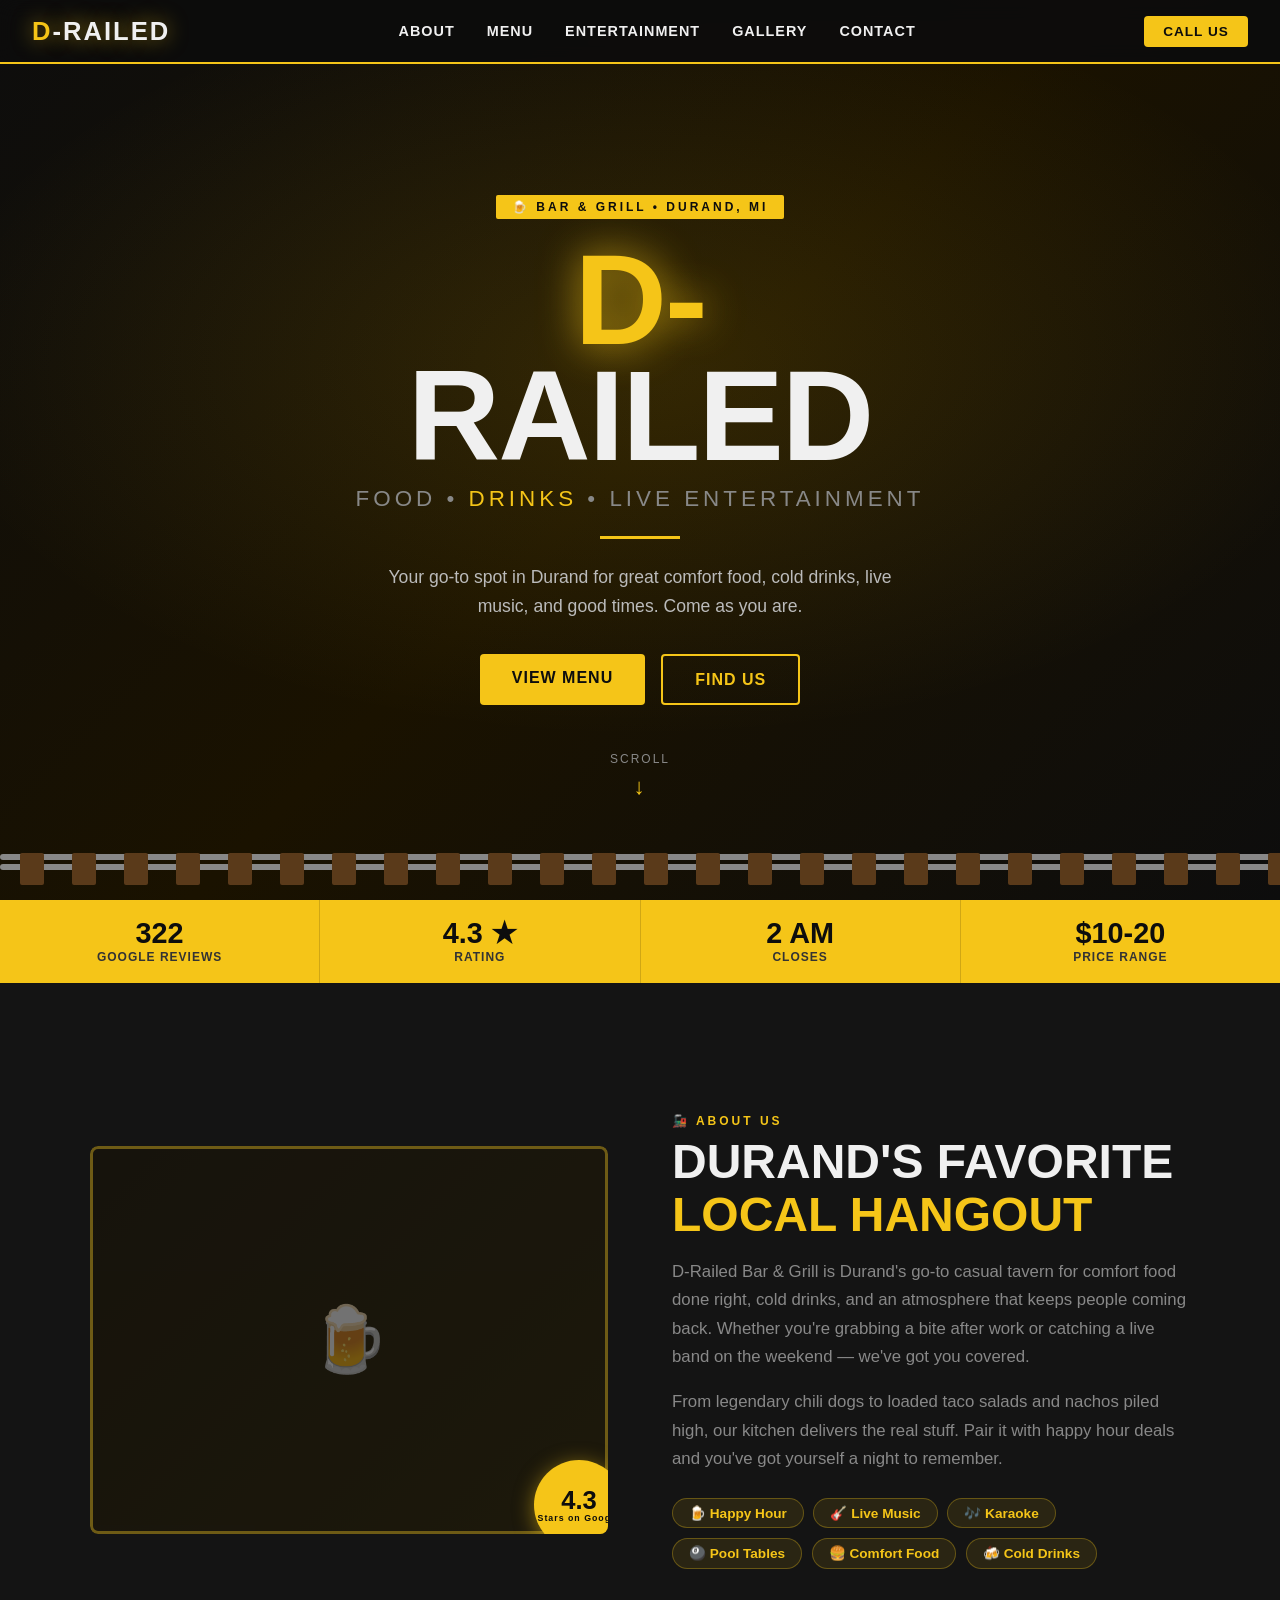
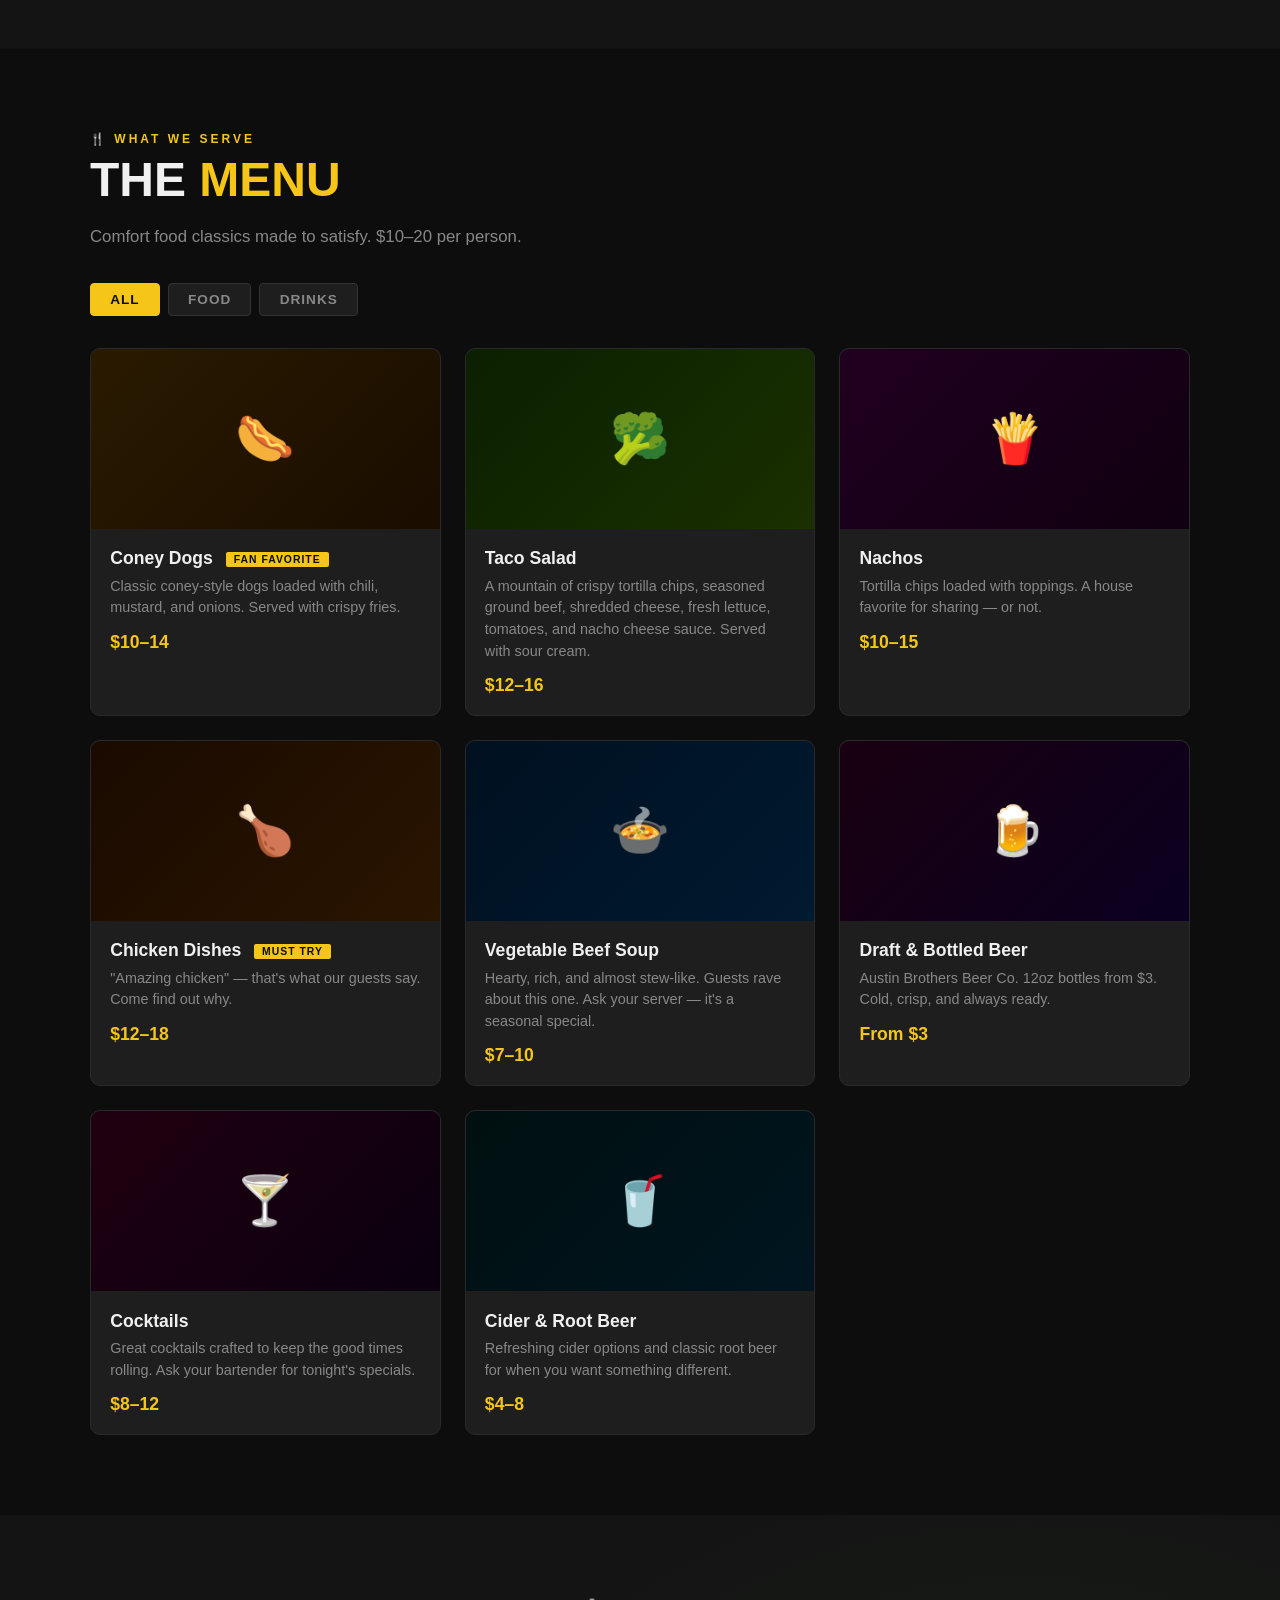
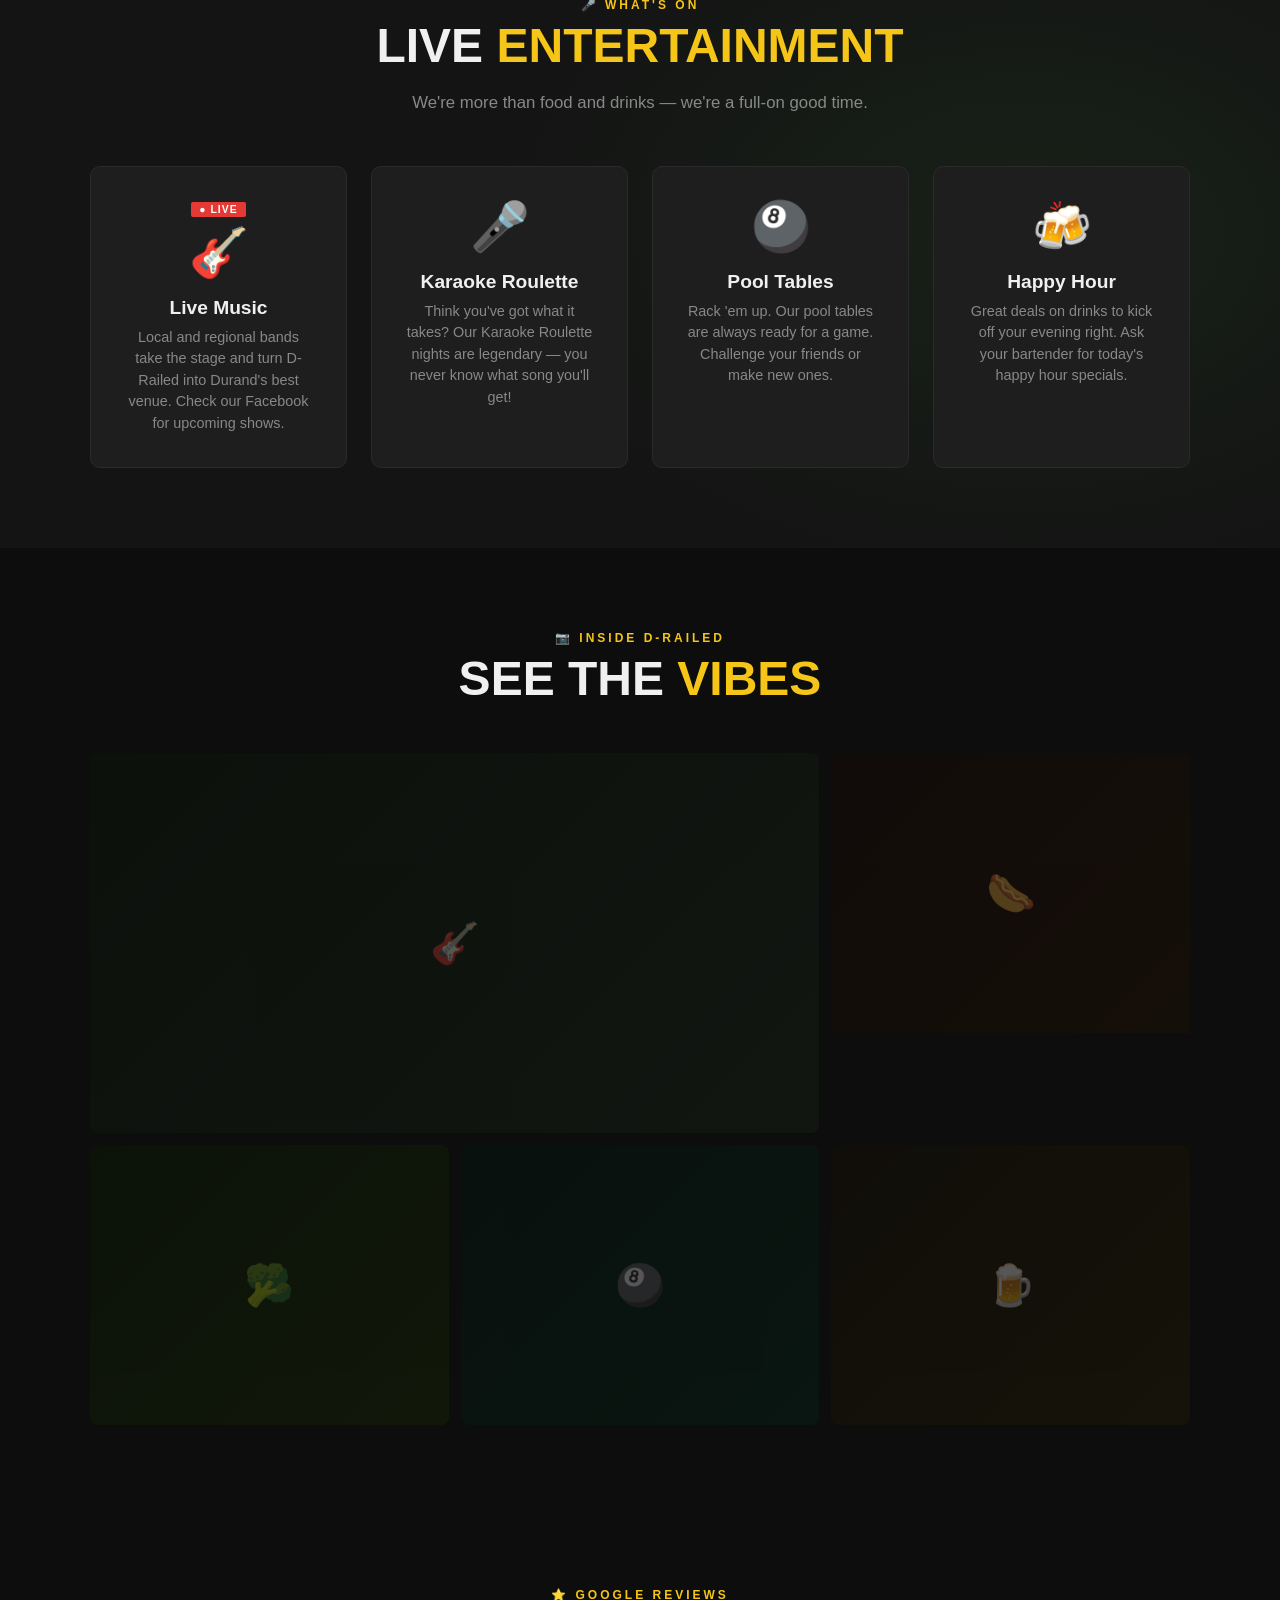
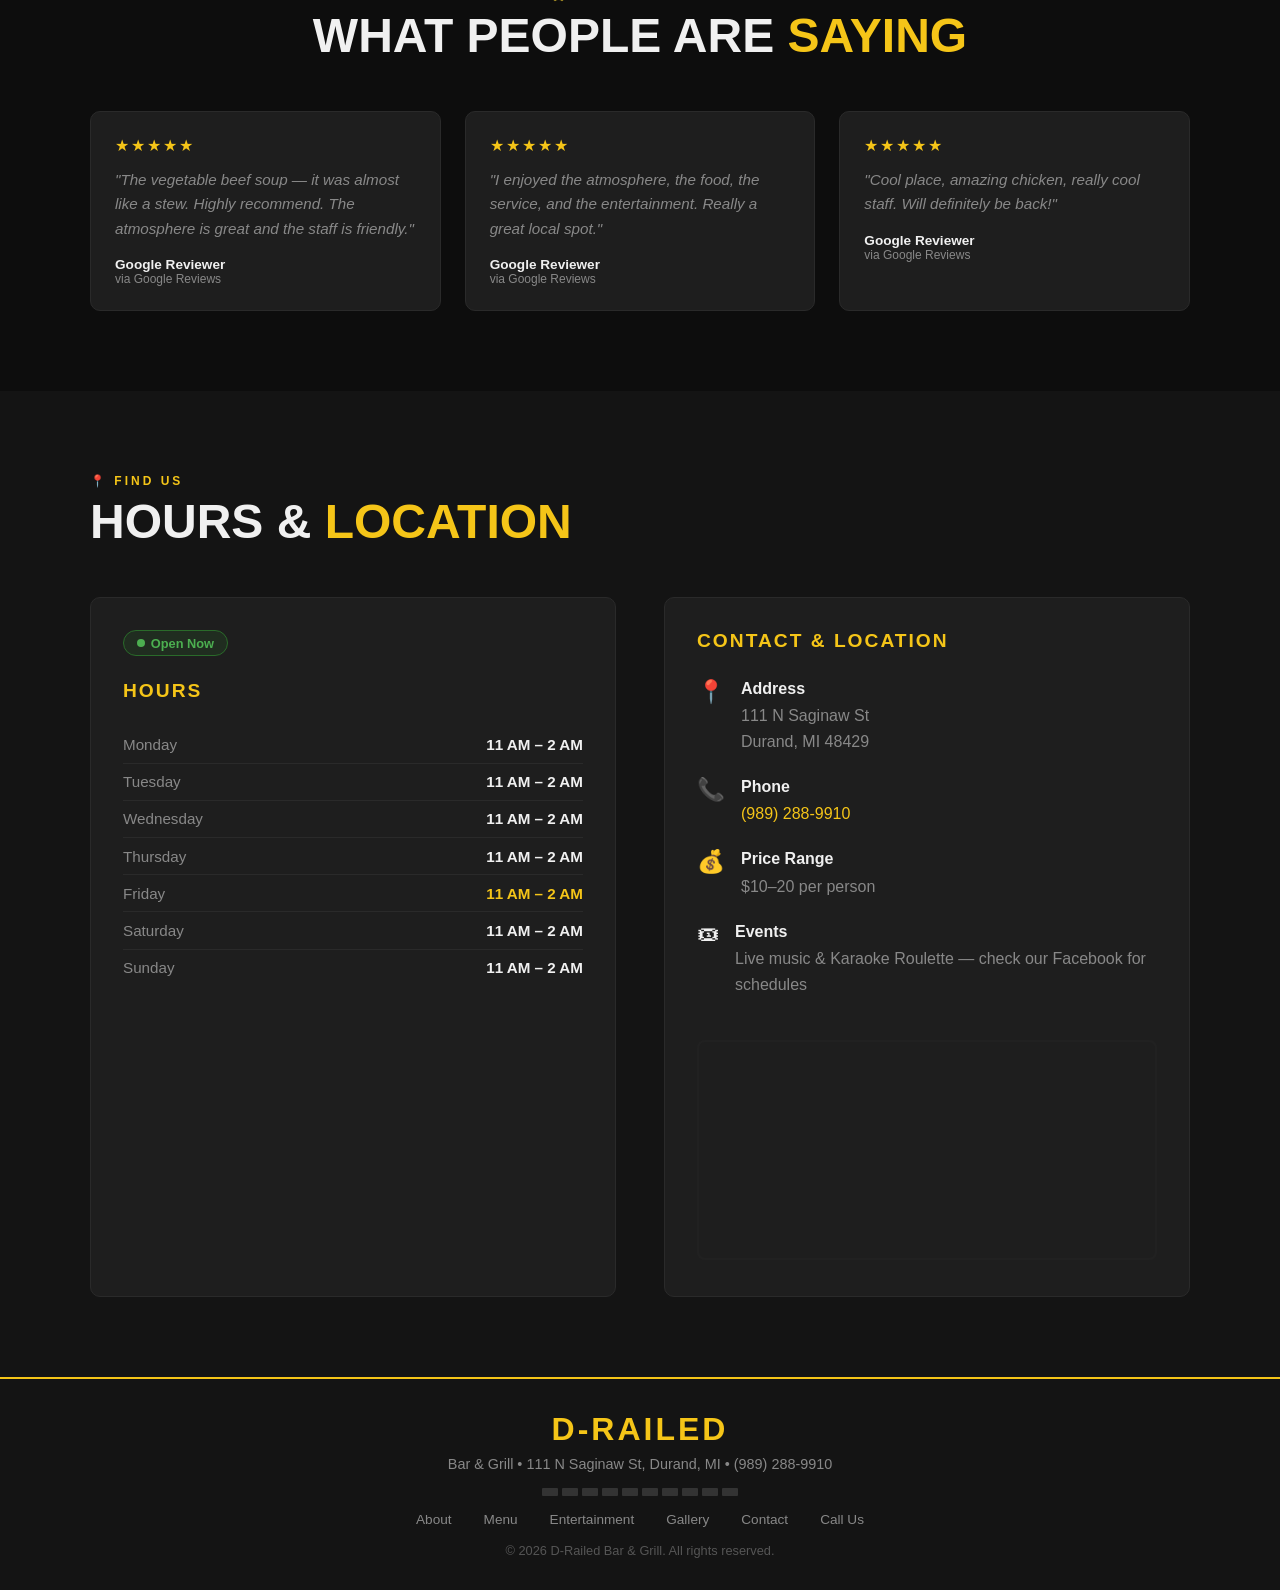
==== index.html @ fb07eb12 "Add D-Railed Bar & Grill website with animations Full single-file restaurant website with yellow/bla" ====
<!DOCTYPE html>
<html lang="en">
<head>
  <meta charset="UTF-8" />
  <meta name="viewport" content="width=device-width, initial-scale=1.0" />
  <title>D-Railed Bar & Grill | Durand, MI</title>
  <style>
    /* ── Reset & Base ── */
    *, *::before, *::after { box-sizing: border-box; margin: 0; padding: 0; }
    :root {
      --yellow: #F5C518;
      --yellow-dark: #d4a917;
      --black: #0d0d0d;
      --dark: #141414;
      --dark2: #1e1e1e;
      --green: #2a6b2a;
      --white: #f0f0f0;
      --gray: #888;
    }
    html { scroll-behavior: smooth; }
    body {
      font-family: 'Segoe UI', Arial, sans-serif;
      background: var(--black);
      color: var(--white);
      overflow-x: hidden;
    }

    /* ── Scrollbar ── */
    ::-webkit-scrollbar { width: 6px; }
    ::-webkit-scrollbar-track { background: var(--dark); }
    ::-webkit-scrollbar-thumb { background: var(--yellow); border-radius: 3px; }

    /* ── NAV ── */
    nav {
      position: fixed; top: 0; left: 0; right: 0; z-index: 1000;
      display: flex; align-items: center; justify-content: space-between;
      padding: 0 2rem;
      height: 64px;
      background: rgba(13, 13, 13, 0.92);
      backdrop-filter: blur(10px);
      border-bottom: 2px solid var(--yellow);
      transition: box-shadow 0.3s;
    }
    nav.scrolled { box-shadow: 0 4px 30px rgba(245,197,24,0.25); }
    .nav-logo {
      font-size: 1.6rem; font-weight: 900; letter-spacing: 2px;
      color: var(--yellow);
      text-transform: uppercase;
      text-shadow: 0 0 20px rgba(245,197,24,0.6);
      text-decoration: none;
    }
    .nav-logo span { color: var(--white); }
    .nav-links { display: flex; gap: 2rem; list-style: none; }
    .nav-links a {
      color: var(--white); text-decoration: none; font-weight: 600;
      font-size: 0.9rem; letter-spacing: 1px; text-transform: uppercase;
      position: relative; padding-bottom: 4px; transition: color 0.2s;
    }
    .nav-links a::after {
      content: ''; position: absolute; bottom: 0; left: 0; right: 100%;
      height: 2px; background: var(--yellow);
      transition: right 0.3s ease;
    }
    .nav-links a:hover { color: var(--yellow); }
    .nav-links a:hover::after { right: 0; }
    .nav-cta {
      background: var(--yellow); color: var(--black);
      border: none; padding: 0.5rem 1.2rem; border-radius: 4px;
      font-weight: 800; font-size: 0.85rem; letter-spacing: 1px;
      cursor: pointer; text-decoration: none; text-transform: uppercase;
      transition: transform 0.2s, box-shadow 0.2s;
    }
    .nav-cta:hover { transform: translateY(-2px); box-shadow: 0 6px 20px rgba(245,197,24,0.5); }
    .hamburger { display: none; flex-direction: column; gap: 5px; cursor: pointer; }
    .hamburger span { display: block; width: 24px; height: 2px; background: var(--yellow); transition: all 0.3s; }

    /* ── HERO ── */
    #hero {
      position: relative; height: 100vh; min-height: 600px;
      display: flex; align-items: center; justify-content: center;
      overflow: hidden;
      background: linear-gradient(135deg, #0d0d0d 0%, #1a1200 50%, #0d0d0d 100%);
    }
    .hero-bg-glow {
      position: absolute; inset: 0; pointer-events: none;
      background: radial-gradient(ellipse 80% 60% at 50% 40%, rgba(245,197,24,0.12) 0%, transparent 70%);
      animation: glow-pulse 4s ease-in-out infinite;
    }
    @keyframes glow-pulse {
      0%, 100% { opacity: 0.7; }
      50% { opacity: 1; }
    }

    /* Moving tracks */
    .track-layer {
      position: absolute; bottom: 0; left: 0; right: 0;
      height: 90px; overflow: hidden; pointer-events: none;
    }
    .track-rail {
      position: absolute; bottom: 30px; left: 0; right: 0; height: 6px;
      background: #888; border-radius: 3px;
    }
    .track-rail:first-child { bottom: 40px; }
    .track-rail:last-child { bottom: 22px; }
    .track-ties {
      position: absolute; bottom: 15px; left: -100%;
      display: flex; gap: 28px;
      animation: ties-move 3s linear infinite;
    }
    .track-ties span {
      display: block; width: 24px; height: 32px;
      background: #5a3a1a; border-radius: 2px; flex-shrink: 0;
    }
    @keyframes ties-move {
      0% { transform: translateX(0); }
      100% { transform: translateX(50%); }
    }

    /* Sparks */
    .sparks { position: absolute; inset: 0; pointer-events: none; }
    .spark {
      position: absolute;
      width: 3px; height: 3px;
      background: var(--yellow);
      border-radius: 50%;
      animation: spark-float linear infinite;
      opacity: 0;
    }
    @keyframes spark-float {
      0% { transform: translateY(0) translateX(0) scale(1); opacity: 1; }
      100% { transform: translateY(-120px) translateX(var(--dx, 40px)) scale(0); opacity: 0; }
    }

    .hero-content {
      position: relative; z-index: 2;
      text-align: center; padding: 2rem;
    }
    .hero-tag {
      display: inline-block;
      background: var(--yellow); color: var(--black);
      font-size: 0.75rem; font-weight: 800; letter-spacing: 3px;
      text-transform: uppercase; padding: 0.3rem 1rem; border-radius: 2px;
      margin-bottom: 1.5rem;
      animation: tag-pop 0.6s ease 0.3s both;
    }
    @keyframes tag-pop {
      from { transform: scale(0.5); opacity: 0; }
      to { transform: scale(1); opacity: 1; }
    }
    .hero-title {
      font-size: clamp(3.5rem, 10vw, 8rem);
      font-weight: 900; line-height: 0.9;
      text-transform: uppercase; letter-spacing: -2px;
      animation: title-rise 0.9s ease 0.5s both;
    }
    .hero-title .d { color: var(--yellow); text-shadow: 0 0 40px rgba(245,197,24,0.8); }
    .hero-title .railed { color: var(--white); }
    @keyframes title-rise {
      from { transform: translateY(60px); opacity: 0; }
      to { transform: translateY(0); opacity: 1; }
    }
    .hero-sub {
      font-size: clamp(1rem, 2.5vw, 1.4rem);
      color: var(--gray); letter-spacing: 4px; text-transform: uppercase;
      margin-top: 0.8rem;
      animation: title-rise 0.9s ease 0.7s both;
    }
    .hero-sub span { color: var(--yellow); }
    .hero-divider {
      width: 80px; height: 3px; background: var(--yellow);
      margin: 1.5rem auto;
      animation: expand-line 0.8s ease 1s both;
    }
    @keyframes expand-line {
      from { width: 0; }
      to { width: 80px; }
    }
    .hero-desc {
      font-size: 1.1rem; color: #bbb; max-width: 520px; margin: 0 auto 2rem;
      line-height: 1.7;
      animation: title-rise 0.9s ease 1.1s both;
    }
    .hero-btns {
      display: flex; gap: 1rem; justify-content: center; flex-wrap: wrap;
      animation: title-rise 0.9s ease 1.3s both;
    }
    .btn-primary {
      background: var(--yellow); color: var(--black);
      border: none; padding: 0.9rem 2rem; border-radius: 4px;
      font-weight: 800; font-size: 1rem; letter-spacing: 1px;
      cursor: pointer; text-decoration: none; text-transform: uppercase;
      transition: transform 0.2s, box-shadow 0.2s;
      display: inline-block;
    }
    .btn-primary:hover { transform: translateY(-3px); box-shadow: 0 8px 30px rgba(245,197,24,0.5); }
    .btn-outline {
      background: transparent; color: var(--yellow);
      border: 2px solid var(--yellow); padding: 0.9rem 2rem; border-radius: 4px;
      font-weight: 800; font-size: 1rem; letter-spacing: 1px;
      cursor: pointer; text-decoration: none; text-transform: uppercase;
      transition: all 0.2s; display: inline-block;
    }
    .btn-outline:hover { background: var(--yellow); color: var(--black); transform: translateY(-3px); }

    .hero-scroll {
      position: absolute; bottom: 100px; left: 50%; transform: translateX(-50%);
      display: flex; flex-direction: column; align-items: center; gap: 8px;
      color: var(--gray); font-size: 0.75rem; letter-spacing: 2px; text-transform: uppercase;
      animation: bounce-down 2s ease infinite;
    }
    .hero-scroll .arrow { font-size: 1.4rem; color: var(--yellow); }
    @keyframes bounce-down {
      0%, 100% { transform: translateX(-50%) translateY(0); }
      50% { transform: translateX(-50%) translateY(8px); }
    }

    /* ── STATS BAR ── */
    .stats-bar {
      background: var(--yellow);
      display: flex; justify-content: center; flex-wrap: wrap;
    }
    .stat-item {
      padding: 1.2rem 2.5rem; text-align: center;
      border-right: 1px solid rgba(0,0,0,0.15);
      flex: 1; min-width: 140px;
    }
    .stat-item:last-child { border-right: none; }
    .stat-num { font-size: 1.8rem; font-weight: 900; color: var(--black); line-height: 1; }
    .stat-label { font-size: 0.75rem; font-weight: 700; color: #333; letter-spacing: 1px; text-transform: uppercase; margin-top: 2px; }

    /* ── SECTION BASE ── */
    section { padding: 5rem 2rem; }
    .container { max-width: 1100px; margin: 0 auto; }
    .section-tag {
      display: inline-block;
      color: var(--yellow); font-size: 0.75rem; font-weight: 800;
      letter-spacing: 3px; text-transform: uppercase;
      margin-bottom: 0.5rem;
    }
    .section-title {
      font-size: clamp(2rem, 5vw, 3rem);
      font-weight: 900; text-transform: uppercase; line-height: 1.1;
      margin-bottom: 1rem;
    }
    .section-title em { color: var(--yellow); font-style: normal; }
    .section-desc { color: var(--gray); font-size: 1.05rem; line-height: 1.7; max-width: 560px; }

    /* ── ABOUT ── */
    #about { background: var(--dark); }
    .about-grid {
      display: grid; grid-template-columns: 1fr 1fr;
      gap: 4rem; align-items: center; margin-top: 3rem;
    }
    .about-img-wrap {
      position: relative; border-radius: 8px; overflow: hidden;
    }
    .about-img {
      width: 100%; aspect-ratio: 4/3; object-fit: cover;
      border-radius: 8px;
      border: 3px solid var(--yellow);
      display: block;
    }
    .about-img-placeholder {
      width: 100%; aspect-ratio: 4/3;
      background: linear-gradient(135deg, #1a1200, #2a2000);
      border-radius: 8px; border: 3px solid var(--yellow);
      display: flex; align-items: center; justify-content: center;
      font-size: 4rem; color: var(--yellow); opacity: 0.4;
    }
    .about-badge {
      position: absolute; bottom: -16px; right: -16px;
      width: 90px; height: 90px; border-radius: 50%;
      background: var(--yellow); color: var(--black);
      display: flex; flex-direction: column; align-items: center; justify-content: center;
      font-weight: 900; line-height: 1; box-shadow: 0 4px 20px rgba(245,197,24,0.5);
      animation: spin-slow 8s linear infinite;
    }
    @keyframes spin-slow {
      from { transform: rotate(0deg); }
      to { transform: rotate(360deg); }
    }
    .about-badge .num { font-size: 1.6rem; }
    .about-badge .txt { font-size: 0.55rem; letter-spacing: 1px; text-align: center; }
    .about-text h3 { font-size: 1.8rem; font-weight: 900; margin-bottom: 1rem; }
    .about-text p { color: var(--gray); line-height: 1.8; margin-bottom: 1rem; }
    .feature-pills { display: flex; flex-wrap: wrap; gap: 0.6rem; margin-top: 1.5rem; }
    .pill {
      background: rgba(245,197,24,0.1); border: 1px solid rgba(245,197,24,0.3);
      color: var(--yellow); padding: 0.4rem 1rem; border-radius: 20px;
      font-size: 0.85rem; font-weight: 700;
      transition: all 0.2s;
    }
    .pill:hover { background: var(--yellow); color: var(--black); }

    /* ── MENU ── */
    #menu { background: var(--black); }
    .menu-tabs {
      display: flex; gap: 0.5rem; flex-wrap: wrap; margin: 2rem 0;
    }
    .tab {
      padding: 0.5rem 1.2rem; border-radius: 4px; cursor: pointer;
      background: var(--dark2); color: var(--gray); border: 1px solid #333;
      font-weight: 700; font-size: 0.85rem; letter-spacing: 1px; text-transform: uppercase;
      transition: all 0.2s;
    }
    .tab.active { background: var(--yellow); color: var(--black); border-color: var(--yellow); }
    .tab:hover:not(.active) { border-color: var(--yellow); color: var(--yellow); }
    .menu-grid {
      display: grid; grid-template-columns: repeat(auto-fill, minmax(300px, 1fr));
      gap: 1.5rem;
    }
    .menu-card {
      background: var(--dark2); border-radius: 10px; overflow: hidden;
      border: 1px solid #2a2a2a;
      transition: transform 0.3s, border-color 0.3s, box-shadow 0.3s;
      cursor: default;
    }
    .menu-card:hover {
      transform: translateY(-6px);
      border-color: var(--yellow);
      box-shadow: 0 12px 40px rgba(245,197,24,0.2);
    }
    .menu-card-img {
      width: 100%; height: 180px; object-fit: cover; display: block;
    }
    .menu-card-img-placeholder {
      width: 100%; height: 180px;
      display: flex; align-items: center; justify-content: center;
      font-size: 3rem;
    }
    .menu-card-body { padding: 1.2rem; }
    .menu-card-name { font-size: 1.1rem; font-weight: 800; margin-bottom: 0.4rem; }
    .menu-card-desc { color: var(--gray); font-size: 0.9rem; line-height: 1.5; margin-bottom: 0.8rem; }
    .menu-card-price { color: var(--yellow); font-weight: 900; font-size: 1.1rem; }
    .menu-card-badge {
      display: inline-block; background: var(--yellow); color: var(--black);
      font-size: 0.65rem; font-weight: 800; letter-spacing: 1px; text-transform: uppercase;
      padding: 2px 8px; border-radius: 2px; margin-left: 0.5rem; vertical-align: middle;
    }

    /* ── ENTERTAINMENT ── */
    #entertainment { background: var(--dark); position: relative; overflow: hidden; }
    .ent-bg {
      position: absolute; inset: 0; pointer-events: none;
      background: radial-gradient(ellipse 60% 80% at 80% 50%, rgba(42,107,42,0.15) 0%, transparent 70%);
    }
    .ent-grid {
      display: grid; grid-template-columns: repeat(auto-fill, minmax(240px, 1fr));
      gap: 1.5rem; margin-top: 3rem;
    }
    .ent-card {
      background: var(--dark2); border-radius: 10px; padding: 2rem;
      border: 1px solid #2a2a2a; text-align: center;
      transition: all 0.3s; position: relative; overflow: hidden;
    }
    .ent-card::before {
      content: ''; position: absolute; top: 0; left: -100%; width: 100%; height: 3px;
      background: var(--yellow); transition: left 0.4s ease;
    }
    .ent-card:hover::before { left: 0; }
    .ent-card:hover { transform: translateY(-4px); box-shadow: 0 10px 30px rgba(0,0,0,0.4); border-color: #3a3a3a; }
    .ent-icon {
      font-size: 3rem; margin-bottom: 1rem; display: block;
      animation: float-icon 3s ease-in-out infinite;
    }
    .ent-card:nth-child(2) .ent-icon { animation-delay: 0.5s; }
    .ent-card:nth-child(3) .ent-icon { animation-delay: 1s; }
    .ent-card:nth-child(4) .ent-icon { animation-delay: 1.5s; }
    @keyframes float-icon {
      0%, 100% { transform: translateY(0); }
      50% { transform: translateY(-8px); }
    }
    .ent-card h3 { font-size: 1.2rem; font-weight: 800; margin-bottom: 0.5rem; }
    .ent-card p { color: var(--gray); font-size: 0.9rem; line-height: 1.5; }
    .ent-live-tag {
      display: inline-block; background: #e53935; color: #fff;
      font-size: 0.65rem; font-weight: 800; letter-spacing: 1px;
      padding: 2px 8px; border-radius: 2px; text-transform: uppercase;
      margin-bottom: 0.5rem; animation: blink 1.5s ease-in-out infinite;
    }
    @keyframes blink { 0%, 100% { opacity: 1; } 50% { opacity: 0.4; } }

    /* Music notes floating */
    .music-notes { position: absolute; inset: 0; pointer-events: none; overflow: hidden; }
    .note {
      position: absolute; font-size: 1.4rem; color: var(--yellow); opacity: 0;
      animation: note-rise linear infinite;
    }
    @keyframes note-rise {
      0% { transform: translateY(100%) rotate(0deg); opacity: 0.6; }
      100% { transform: translateY(-200px) rotate(20deg); opacity: 0; }
    }

    /* ── GALLERY ── */
    #gallery { background: var(--black); }
    .gallery-grid {
      display: grid;
      grid-template-columns: repeat(3, 1fr);
      grid-template-rows: auto;
      gap: 12px;
      margin-top: 3rem;
    }
    .gallery-item {
      border-radius: 8px; overflow: hidden; position: relative;
      cursor: pointer;
    }
    .gallery-item:first-child { grid-column: span 2; }
    .gallery-item img {
      width: 100%; height: 280px; object-fit: cover;
      display: block; transition: transform 0.4s;
    }
    .gallery-item:first-child img { height: 380px; }
    .gallery-item:hover img { transform: scale(1.05); }
    .gallery-overlay {
      position: absolute; inset: 0;
      background: linear-gradient(to top, rgba(0,0,0,0.7), transparent);
      opacity: 0; transition: opacity 0.3s;
      display: flex; align-items: flex-end; padding: 1rem;
    }
    .gallery-item:hover .gallery-overlay { opacity: 1; }
    .gallery-overlay span { color: var(--yellow); font-weight: 800; font-size: 0.9rem; letter-spacing: 1px; text-transform: uppercase; }
    .gallery-img-placeholder {
      width: 100%; background: var(--dark2);
      display: flex; align-items: center; justify-content: center;
      font-size: 2.5rem; color: var(--yellow); opacity: 0.3;
    }

    /* ── HOURS / CONTACT ── */
    #contact { background: var(--dark); }
    .contact-grid {
      display: grid; grid-template-columns: 1fr 1fr;
      gap: 3rem; margin-top: 3rem;
    }
    .hours-card, .info-card {
      background: var(--dark2); border-radius: 10px; padding: 2rem;
      border: 1px solid #2a2a2a;
    }
    .hours-card h3, .info-card h3 {
      font-size: 1.2rem; font-weight: 800; text-transform: uppercase;
      letter-spacing: 2px; margin-bottom: 1.5rem; color: var(--yellow);
    }
    .hours-row {
      display: flex; justify-content: space-between; align-items: center;
      padding: 0.6rem 0; border-bottom: 1px solid #2a2a2a;
      font-size: 0.95rem;
    }
    .hours-row:last-child { border-bottom: none; }
    .hours-day { color: var(--gray); }
    .hours-time { font-weight: 700; }
    .hours-time.today { color: var(--yellow); }
    .open-badge {
      display: inline-flex; align-items: center; gap: 6px;
      background: rgba(42,107,42,0.2); border: 1px solid #2a6b2a;
      color: #4caf50; padding: 0.3rem 0.8rem; border-radius: 20px;
      font-size: 0.8rem; font-weight: 700; margin-bottom: 1.5rem;
    }
    .open-dot {
      width: 8px; height: 8px; background: #4caf50; border-radius: 50%;
      animation: pulse-dot 1.5s ease infinite;
    }
    @keyframes pulse-dot {
      0%, 100% { transform: scale(1); opacity: 1; }
      50% { transform: scale(1.4); opacity: 0.6; }
    }
    .info-item { display: flex; gap: 1rem; margin-bottom: 1.2rem; align-items: flex-start; }
    .info-icon { font-size: 1.4rem; flex-shrink: 0; margin-top: 2px; }
    .info-text { color: var(--gray); line-height: 1.6; }
    .info-text strong { color: var(--white); display: block; margin-bottom: 2px; }
    .info-text a { color: var(--yellow); text-decoration: none; }
    .info-text a:hover { text-decoration: underline; }
    .map-embed {
      width: 100%; height: 220px; border-radius: 8px; border: 2px solid #2a2a2a;
      margin-top: 1.5rem; filter: grayscale(60%) contrast(1.1);
      transition: filter 0.3s;
    }
    .map-embed:hover { filter: grayscale(0%); }

    /* ── REVIEWS ── */
    #reviews { background: var(--black); }
    .reviews-grid { display: grid; grid-template-columns: repeat(auto-fill, minmax(300px, 1fr)); gap: 1.5rem; margin-top: 3rem; }
    .review-card {
      background: var(--dark2); border-radius: 10px; padding: 1.5rem;
      border: 1px solid #2a2a2a;
      transition: border-color 0.3s, transform 0.3s;
    }
    .review-card:hover { border-color: var(--yellow); transform: translateY(-4px); }
    .stars { color: var(--yellow); font-size: 1rem; margin-bottom: 0.8rem; letter-spacing: 2px; }
    .review-text { color: var(--gray); font-size: 0.95rem; line-height: 1.6; font-style: italic; margin-bottom: 1rem; }
    .review-author { font-weight: 800; font-size: 0.85rem; color: var(--white); }
    .review-source { font-size: 0.75rem; color: var(--gray); }

    /* ── FOOTER ── */
    footer {
      background: var(--dark); border-top: 2px solid var(--yellow);
      padding: 2rem; text-align: center;
    }
    .footer-logo { font-size: 2rem; font-weight: 900; color: var(--yellow); text-transform: uppercase; letter-spacing: 3px; margin-bottom: 0.5rem; }
    .footer-tagline { color: var(--gray); font-size: 0.9rem; margin-bottom: 1rem; }
    .footer-links { display: flex; justify-content: center; gap: 2rem; flex-wrap: wrap; margin-bottom: 1rem; }
    .footer-links a { color: var(--gray); text-decoration: none; font-size: 0.85rem; transition: color 0.2s; }
    .footer-links a:hover { color: var(--yellow); }
    .footer-copy { color: #555; font-size: 0.8rem; }
    .footer-track {
      display: flex; justify-content: center; align-items: center; gap: 4px;
      margin: 1rem 0;
    }
    .footer-track span { display: inline-block; width: 16px; height: 8px; background: #333; border-radius: 1px; }

    /* ── SCROLL ANIMATIONS ── */
    .reveal { opacity: 0; transform: translateY(40px); transition: opacity 0.7s ease, transform 0.7s ease; }
    .reveal.visible { opacity: 1; transform: translateY(0); }
    .reveal-left { opacity: 0; transform: translateX(-40px); transition: opacity 0.7s ease, transform 0.7s ease; }
    .reveal-left.visible { opacity: 1; transform: translateX(0); }
    .reveal-right { opacity: 0; transform: translateX(40px); transition: opacity 0.7s ease, transform 0.7s ease; }
    .reveal-right.visible { opacity: 1; transform: translateX(0); }

    /* ── RESPONSIVE ── */
    @media (max-width: 768px) {
      .nav-links { display: none; }
      .nav-links.open {
        display: flex; flex-direction: column;
        position: fixed; top: 64px; left: 0; right: 0;
        background: var(--dark); padding: 1.5rem 2rem; gap: 1.5rem;
        border-bottom: 2px solid var(--yellow);
      }
      .hamburger { display: flex; }
      .nav-cta { display: none; }
      .about-grid, .contact-grid { grid-template-columns: 1fr; }
      .gallery-grid { grid-template-columns: 1fr 1fr; }
      .gallery-item:first-child { grid-column: span 2; }
    }
    @media (max-width: 480px) {
      .gallery-grid { grid-template-columns: 1fr; }
      .gallery-item:first-child { grid-column: span 1; }
    }
  </style>
</head>
<body>

<!-- ── NAV ── -->
<nav id="nav">
  <a href="#hero" class="nav-logo">D<span>-Railed</span></a>
  <ul class="nav-links" id="navLinks">
    <li><a href="#about">About</a></li>
    <li><a href="#menu">Menu</a></li>
    <li><a href="#entertainment">Entertainment</a></li>
    <li><a href="#gallery">Gallery</a></li>
    <li><a href="#contact">Contact</a></li>
  </ul>
  <a href="tel:9892889910" class="nav-cta">Call Us</a>
  <div class="hamburger" id="hamburger" onclick="toggleMenu()">
    <span></span><span></span><span></span>
  </div>
</nav>

<!-- ── HERO ── -->
<section id="hero">
  <div class="hero-bg-glow"></div>
  <div class="sparks" id="sparks"></div>

  <div class="track-layer">
    <div class="track-rail"></div>
    <div class="track-rail"></div>
    <div class="track-ties" id="ties">
    </div>
  </div>

  <div class="hero-content">
    <div class="hero-tag">&#x1F37A; Bar &amp; Grill &bull; Durand, MI</div>
    <h1 class="hero-title">
      <div class="d">D-</div>
      <div class="railed">Railed</div>
    </h1>
    <p class="hero-sub">Food &bull; <span>Drinks</span> &bull; Live Entertainment</p>
    <div class="hero-divider"></div>
    <p class="hero-desc">
      Your go-to spot in Durand for great comfort food, cold drinks, live music, and good times. Come as you are.
    </p>
    <div class="hero-btns">
      <a href="#menu" class="btn-primary">View Menu</a>
      <a href="#contact" class="btn-outline">Find Us</a>
    </div>
  </div>

  <div class="hero-scroll">
    <span>Scroll</span>
    <span class="arrow">&#8595;</span>
  </div>
</section>

<!-- ── STATS BAR ── -->
<div class="stats-bar">
  <div class="stat-item">
    <div class="stat-num" data-count="435">0</div>
    <div class="stat-label">Google Reviews</div>
  </div>
  <div class="stat-item">
    <div class="stat-num">4.3 &#9733;</div>
    <div class="stat-label">Rating</div>
  </div>
  <div class="stat-item">
    <div class="stat-num">2 AM</div>
    <div class="stat-label">Closes</div>
  </div>
  <div class="stat-item">
    <div class="stat-num">$10-20</div>
    <div class="stat-label">Price Range</div>
  </div>
</div>

<!-- ── ABOUT ── -->
<section id="about">
  <div class="container">
    <div class="about-grid">
      <div class="reveal-left">
        <div class="about-img-wrap">
          <!-- Replace src with your actual storefront photo path -->
          <img class="about-img" src="images/storefront.jpg" alt="D-Railed exterior"
            onerror="this.style.display='none';this.nextElementSibling.style.display='flex'">
          <div class="about-img-placeholder" style="display:none;">&#x1F37A;</div>
          <div class="about-badge">
            <span class="num">4.3</span>
            <span class="txt">Stars on Google</span>
          </div>
        </div>
      </div>
      <div class="reveal-right">
        <span class="section-tag">&#x1F682; About Us</span>
        <h2 class="section-title">Durand's Favorite <em>Local Hangout</em></h2>
        <p class="section-desc">
          D-Railed Bar &amp; Grill is Durand's go-to casual tavern for comfort food done right, cold drinks, and an atmosphere that keeps people coming back. Whether you're grabbing a bite after work or catching a live band on the weekend — we've got you covered.
        </p>
        <p class="section-desc" style="margin-top:1rem;">
          From legendary chili dogs to loaded taco salads and nachos piled high, our kitchen delivers the real stuff. Pair it with happy hour deals and you've got yourself a night to remember.
        </p>
        <div class="feature-pills">
          <span class="pill">&#x1F37A; Happy Hour</span>
          <span class="pill">&#x1F3B8; Live Music</span>
          <span class="pill">&#x1F3B6; Karaoke</span>
          <span class="pill">&#x1F3B1; Pool Tables</span>
          <span class="pill">&#x1F354; Comfort Food</span>
          <span class="pill">&#x1F37B; Cold Drinks</span>
        </div>
      </div>
    </div>
  </div>
</section>

<!-- ── MENU ── -->
<section id="menu">
  <div class="container">
    <div class="reveal">
      <span class="section-tag">&#x1F374; What We Serve</span>
      <h2 class="section-title">The <em>Menu</em></h2>
      <p class="section-desc">Comfort food classics made to satisfy. $10–20 per person.</p>
    </div>
    <div class="menu-tabs">
      <button class="tab active" onclick="filterMenu('all', this)">All</button>
      <button class="tab" onclick="filterMenu('food', this)">Food</button>
      <button class="tab" onclick="filterMenu('drinks', this)">Drinks</button>
    </div>
    <div class="menu-grid" id="menuGrid">

      <div class="menu-card reveal" data-cat="food">
        <!-- Replace src with your actual chili dog photo path -->
        <img class="menu-card-img" src="images/chili-dogs.jpg" alt="Chili Dogs"
          onerror="this.style.display='none';this.nextElementSibling.style.display='flex'">
        <div class="menu-card-img-placeholder" style="display:none;background:linear-gradient(135deg,#2a1a00,#1a0d00);">&#x1F32D;</div>
        <div class="menu-card-body">
          <div class="menu-card-name">Coney Dogs <span class="menu-card-badge">Fan Favorite</span></div>
          <div class="menu-card-desc">Classic coney-style dogs loaded with chili, mustard, and onions. Served with crispy fries.</div>
          <div class="menu-card-price">$10–14</div>
        </div>
      </div>

      <div class="menu-card reveal" data-cat="food" style="transition-delay:0.1s">
        <!-- Replace src with your actual taco salad photo path -->
        <img class="menu-card-img" src="images/taco-salad.jpg" alt="Taco Salad"
          onerror="this.style.display='none';this.nextElementSibling.style.display='flex'">
        <div class="menu-card-img-placeholder" style="display:none;background:linear-gradient(135deg,#0a2000,#1a3000);">&#x1F966;</div>
        <div class="menu-card-body">
          <div class="menu-card-name">Taco Salad</div>
          <div class="menu-card-desc">A mountain of crispy tortilla chips, seasoned ground beef, shredded cheese, fresh lettuce, tomatoes, and nacho cheese sauce. Served with sour cream.</div>
          <div class="menu-card-price">$12–16</div>
        </div>
      </div>

      <div class="menu-card reveal" data-cat="food" style="transition-delay:0.2s">
        <div class="menu-card-img-placeholder" style="background:linear-gradient(135deg,#200020,#100010);">&#x1F35F;</div>
        <div class="menu-card-body">
          <div class="menu-card-name">Nachos</div>
          <div class="menu-card-desc">Tortilla chips loaded with toppings. A house favorite for sharing — or not.</div>
          <div class="menu-card-price">$10–15</div>
        </div>
      </div>

      <div class="menu-card reveal" data-cat="food" style="transition-delay:0.3s">
        <div class="menu-card-img-placeholder" style="background:linear-gradient(135deg,#1a0a00,#2a1500);">&#x1F357;</div>
        <div class="menu-card-body">
          <div class="menu-card-name">Chicken Dishes <span class="menu-card-badge">Must Try</span></div>
          <div class="menu-card-desc">"Amazing chicken" — that's what our guests say. Come find out why.</div>
          <div class="menu-card-price">$12–18</div>
        </div>
      </div>

      <div class="menu-card reveal" data-cat="food" style="transition-delay:0.4s">
        <div class="menu-card-img-placeholder" style="background:linear-gradient(135deg,#001020,#001a30);">&#x1F372;</div>
        <div class="menu-card-body">
          <div class="menu-card-name">Vegetable Beef Soup</div>
          <div class="menu-card-desc">Hearty, rich, and almost stew-like. Guests rave about this one. Ask your server — it's a seasonal special.</div>
          <div class="menu-card-price">$7–10</div>
        </div>
      </div>

      <div class="menu-card reveal" data-cat="drinks" style="transition-delay:0.5s">
        <div class="menu-card-img-placeholder" style="background:linear-gradient(135deg,#1a0010,#0a0020);">&#x1F37A;</div>
        <div class="menu-card-body">
          <div class="menu-card-name">Draft &amp; Bottled Beer</div>
          <div class="menu-card-desc">Austin Brothers Beer Co. 12oz bottles from $3. Cold, crisp, and always ready.</div>
          <div class="menu-card-price">From $3</div>
        </div>
      </div>

      <div class="menu-card reveal" data-cat="drinks" style="transition-delay:0.6s">
        <div class="menu-card-img-placeholder" style="background:linear-gradient(135deg,#200010,#0a0010);">&#x1F378;</div>
        <div class="menu-card-body">
          <div class="menu-card-name">Cocktails</div>
          <div class="menu-card-desc">Great cocktails crafted to keep the good times rolling. Ask your bartender for tonight's specials.</div>
          <div class="menu-card-price">$8–12</div>
        </div>
      </div>

      <div class="menu-card reveal" data-cat="drinks" style="transition-delay:0.7s">
        <div class="menu-card-img-placeholder" style="background:linear-gradient(135deg,#001010,#001520);">&#x1F964;</div>
        <div class="menu-card-body">
          <div class="menu-card-name">Cider &amp; Root Beer</div>
          <div class="menu-card-desc">Refreshing cider options and classic root beer for when you want something different.</div>
          <div class="menu-card-price">$4–8</div>
        </div>
      </div>

    </div>
  </div>
</section>

<!-- ── ENTERTAINMENT ── -->
<section id="entertainment">
  <div class="ent-bg"></div>
  <div class="music-notes" id="musicNotes"></div>
  <div class="container">
    <div class="reveal" style="text-align:center;">
      <span class="section-tag">&#x1F3A4; What's On</span>
      <h2 class="section-title">Live <em>Entertainment</em></h2>
      <p class="section-desc" style="margin:0 auto;">We're more than food and drinks — we're a full-on good time.</p>
    </div>
    <div class="ent-grid">

      <div class="ent-card reveal">
        <div class="ent-live-tag">&#x25CF; Live</div>
        <span class="ent-icon">&#x1F3B8;</span>
        <h3>Live Music</h3>
        <p>Local and regional bands take the stage and turn D-Railed into Durand's best venue. Check our Facebook for upcoming shows.</p>
      </div>

      <div class="ent-card reveal" style="transition-delay:0.15s">
        <span class="ent-icon">&#x1F3A4;</span>
        <h3>Karaoke Roulette</h3>
        <p>Think you've got what it takes? Our Karaoke Roulette nights are legendary — you never know what song you'll get!</p>
      </div>

      <div class="ent-card reveal" style="transition-delay:0.3s">
        <span class="ent-icon">&#x1F3B1;</span>
        <h3>Pool Tables</h3>
        <p>Rack 'em up. Our pool tables are always ready for a game. Challenge your friends or make new ones.</p>
      </div>

      <div class="ent-card reveal" style="transition-delay:0.45s">
        <span class="ent-icon">&#x1F37B;</span>
        <h3>Happy Hour</h3>
        <p>Great deals on drinks to kick off your evening right. Ask your bartender for today's happy hour specials.</p>
      </div>

    </div>
  </div>
</section>

<!-- ── GALLERY ── -->
<section id="gallery">
  <div class="container">
    <div class="reveal" style="text-align:center;">
      <span class="section-tag">&#x1F4F7; Inside D-Railed</span>
      <h2 class="section-title">See the <em>Vibes</em></h2>
    </div>
    <div class="gallery-grid">

      <div class="gallery-item reveal">
        <!-- Replace with your actual live band photo -->
        <img src="images/live-band.jpg" alt="Live band at D-Railed"
          onerror="this.outerHTML='<div class=\'gallery-img-placeholder\' style=\'height:380px;background:linear-gradient(135deg,#0a1a0a,#1a2a1a);\'>&#x1F3B8;</div>'">
        <div class="gallery-overlay"><span>Live Music</span></div>
      </div>

      <div class="gallery-item reveal" style="transition-delay:0.1s">
        <!-- Replace with your actual chili dog photo -->
        <img src="images/chili-dogs.jpg" alt="Coney Dogs"
          onerror="this.outerHTML='<div class=\'gallery-img-placeholder\' style=\'height:280px;background:linear-gradient(135deg,#1a0a00,#2a1500);\'>&#x1F32D;</div>'">
        <div class="gallery-overlay"><span>Coney Dogs</span></div>
      </div>

      <div class="gallery-item reveal" style="transition-delay:0.2s">
        <!-- Replace with your actual taco salad photo -->
        <img src="images/taco-salad.jpg" alt="Taco Salad"
          onerror="this.outerHTML='<div class=\'gallery-img-placeholder\' style=\'height:280px;background:linear-gradient(135deg,#0a2000,#1a3000);\'>&#x1F966;</div>'">
        <div class="gallery-overlay"><span>Taco Salad</span></div>
      </div>

      <div class="gallery-item reveal" style="transition-delay:0.3s">
        <!-- Replace with your actual pool table photo -->
        <img src="images/pool-table.jpg" alt="Pool Table"
          onerror="this.outerHTML='<div class=\'gallery-img-placeholder\' style=\'height:280px;background:linear-gradient(135deg,#001a10,#002a1a);\'>&#x1F3B1;</div>'">
        <div class="gallery-overlay"><span>Pool Tables</span></div>
      </div>

      <div class="gallery-item reveal" style="transition-delay:0.4s">
        <!-- Replace with your storefront photo -->
        <img src="images/storefront.jpg" alt="D-Railed exterior"
          onerror="this.outerHTML='<div class=\'gallery-img-placeholder\' style=\'height:280px;background:linear-gradient(135deg,#1a1200,#2a2000);\'>&#x1F37A;</div>'">
        <div class="gallery-overlay"><span>Come On In</span></div>
      </div>

    </div>
  </div>
</section>

<!-- ── REVIEWS ── -->
<section id="reviews">
  <div class="container">
    <div class="reveal" style="text-align:center;">
      <span class="section-tag">&#x2B50; Google Reviews</span>
      <h2 class="section-title">What People Are <em>Saying</em></h2>
    </div>
    <div class="reviews-grid">

      <div class="review-card reveal">
        <div class="stars">&#9733;&#9733;&#9733;&#9733;&#9733;</div>
        <p class="review-text">"The vegetable beef soup — it was almost like a stew. Highly recommend. The atmosphere is great and the staff is friendly."</p>
        <div class="review-author">Google Reviewer</div>
        <div class="review-source">via Google Reviews</div>
      </div>

      <div class="review-card reveal" style="transition-delay:0.15s">
        <div class="stars">&#9733;&#9733;&#9733;&#9733;&#9733;</div>
        <p class="review-text">"I enjoyed the atmosphere, the food, the service, and the entertainment. Really a great local spot."</p>
        <div class="review-author">Google Reviewer</div>
        <div class="review-source">via Google Reviews</div>
      </div>

      <div class="review-card reveal" style="transition-delay:0.3s">
        <div class="stars">&#9733;&#9733;&#9733;&#9733;&#9733;</div>
        <p class="review-text">"Cool place, amazing chicken, really cool staff. Will definitely be back!"</p>
        <div class="review-author">Google Reviewer</div>
        <div class="review-source">via Google Reviews</div>
      </div>

    </div>
  </div>
</section>

<!-- ── CONTACT ── -->
<section id="contact">
  <div class="container">
    <div class="reveal">
      <span class="section-tag">&#x1F4CD; Find Us</span>
      <h2 class="section-title">Hours &amp; <em>Location</em></h2>
    </div>
    <div class="contact-grid">

      <div class="hours-card reveal">
        <div class="open-badge">
          <span class="open-dot"></span>
          Open Now
        </div>
        <h3>Hours</h3>
        <div class="hours-row">
          <span class="hours-day">Monday</span>
          <span class="hours-time">11 AM – 2 AM</span>
        </div>
        <div class="hours-row">
          <span class="hours-day">Tuesday</span>
          <span class="hours-time">11 AM – 2 AM</span>
        </div>
        <div class="hours-row">
          <span class="hours-day">Wednesday</span>
          <span class="hours-time">11 AM – 2 AM</span>
        </div>
        <div class="hours-row">
          <span class="hours-day">Thursday</span>
          <span class="hours-time">11 AM – 2 AM</span>
        </div>
        <div class="hours-row">
          <span class="hours-day">Friday</span>
          <span class="hours-time today">11 AM – 2 AM</span>
        </div>
        <div class="hours-row">
          <span class="hours-day">Saturday</span>
          <span class="hours-time">11 AM – 2 AM</span>
        </div>
        <div class="hours-row">
          <span class="hours-day">Sunday</span>
          <span class="hours-time">11 AM – 2 AM</span>
        </div>
      </div>

      <div class="info-card reveal" style="transition-delay:0.2s">
        <h3>Contact &amp; Location</h3>
        <div class="info-item">
          <span class="info-icon">&#x1F4CD;</span>
          <div class="info-text">
            <strong>Address</strong>
            111 N Saginaw St<br>Durand, MI 48429
          </div>
        </div>
        <div class="info-item">
          <span class="info-icon">&#x1F4DE;</span>
          <div class="info-text">
            <strong>Phone</strong>
            <a href="tel:9892889910">(989) 288-9910</a>
          </div>
        </div>
        <div class="info-item">
          <span class="info-icon">&#x1F4B0;</span>
          <div class="info-text">
            <strong>Price Range</strong>
            $10–20 per person
          </div>
        </div>
        <div class="info-item">
          <span class="info-icon">&#x1F39F;</span>
          <div class="info-text">
            <strong>Events</strong>
            Live music &amp; Karaoke Roulette — check our Facebook for schedules
          </div>
        </div>
        <iframe
          class="map-embed"
          src="https://www.google.com/maps/embed?pb=!1m18!1m12!1m3!1d2920.7!2d-84.136!3d42.9155!2m3!1f0!2f0!3f0!3m2!1i1024!2i768!4f13.1!3m3!1m2!1s0x8822b4d5e8b9c6ab%3A0x1!2s111+N+Saginaw+St%2C+Durand%2C+MI+48429!5e0!3m2!1sen!2sus!4v1"
          allowfullscreen="" loading="lazy" referrerpolicy="no-referrer-when-downgrade"
          title="D-Railed location map">
        </iframe>
      </div>

    </div>
  </div>
</section>

<!-- ── FOOTER ── -->
<footer>
  <div class="footer-logo">D-Railed</div>
  <div class="footer-tagline">Bar &amp; Grill &bull; 111 N Saginaw St, Durand, MI &bull; (989) 288-9910</div>
  <div class="footer-track">
    <span></span><span></span><span></span><span></span><span></span>
    <span></span><span></span><span></span><span></span><span></span>
  </div>
  <div class="footer-links">
    <a href="#about">About</a>
    <a href="#menu">Menu</a>
    <a href="#entertainment">Entertainment</a>
    <a href="#gallery">Gallery</a>
    <a href="#contact">Contact</a>
    <a href="tel:9892889910">Call Us</a>
  </div>
  <div class="footer-copy">&copy; 2026 D-Railed Bar &amp; Grill. All rights reserved.</div>
</footer>

<script>
  // ── NAV scroll effect ──
  const nav = document.getElementById('nav');
  window.addEventListener('scroll', () => {
    nav.classList.toggle('scrolled', window.scrollY > 50);
  });

  // ── Mobile menu ──
  function toggleMenu() {
    document.getElementById('navLinks').classList.toggle('open');
  }
  document.querySelectorAll('.nav-links a').forEach(a => {
    a.addEventListener('click', () => document.getElementById('navLinks').classList.remove('open'));
  });

  // ── Scroll reveal ──
  const revealEls = document.querySelectorAll('.reveal, .reveal-left, .reveal-right');
  const revealObs = new IntersectionObserver((entries) => {
    entries.forEach(e => {
      if (e.isIntersecting) { e.target.classList.add('visible'); revealObs.unobserve(e.target); }
    });
  }, { threshold: 0.12 });
  revealEls.forEach(el => revealObs.observe(el));

  // ── Menu filter tabs ──
  function filterMenu(cat, btn) {
    document.querySelectorAll('.tab').forEach(t => t.classList.remove('active'));
    btn.classList.add('active');
    document.querySelectorAll('.menu-card').forEach(card => {
      const show = cat === 'all' || card.dataset.cat === cat;
      card.style.display = show ? 'block' : 'none';
    });
  }

  // ── Animated counter ──
  function animateCount(el, target) {
    let start = 0;
    const duration = 1800;
    const step = (timestamp) => {
      if (!start) start = timestamp;
      const progress = Math.min((timestamp - start) / duration, 1);
      el.textContent = Math.floor(progress * target);
      if (progress < 1) requestAnimationFrame(step);
      else el.textContent = target;
    };
    requestAnimationFrame(step);
  }
  const counterObs = new IntersectionObserver((entries) => {
    entries.forEach(e => {
      if (e.isIntersecting) {
        const target = parseInt(e.target.dataset.count);
        if (target) animateCount(e.target, target);
        counterObs.unobserve(e.target);
      }
    });
  }, { threshold: 0.5 });
  document.querySelectorAll('[data-count]').forEach(el => counterObs.observe(el));

  // ── Sparks ──
  const sparksEl = document.getElementById('sparks');
  for (let i = 0; i < 30; i++) {
    const spark = document.createElement('div');
    spark.className = 'spark';
    const x = Math.random() * 100;
    const y = 60 + Math.random() * 30;
    const dx = (Math.random() - 0.5) * 80;
    const dur = 2 + Math.random() * 3;
    const delay = Math.random() * 5;
    spark.style.cssText = `left:${x}%;top:${y}%;--dx:${dx}px;animation-duration:${dur}s;animation-delay:${delay}s;`;
    sparksEl.appendChild(spark);
  }

  // ── Track ties ──
  const ties = document.getElementById('ties');
  for (let i = 0; i < 60; i++) {
    const tie = document.createElement('span');
    ties.appendChild(tie);
  }

  // ── Floating music notes ──
  const notes = ['&#9835;', '&#9833;', '&#9836;', '&#9834;'];
  const notesEl = document.getElementById('musicNotes');
  for (let i = 0; i < 15; i++) {
    const note = document.createElement('div');
    note.className = 'note';
    note.innerHTML = notes[Math.floor(Math.random() * notes.length)];
    const x = Math.random() * 100;
    const dur = 4 + Math.random() * 6;
    const delay = Math.random() * 8;
    note.style.cssText = `left:${x}%;bottom:0;animation-duration:${dur}s;animation-delay:${delay}s;`;
    notesEl.appendChild(note);
  }

  // ── Smooth active nav link highlight ──
  const sections = document.querySelectorAll('section[id]');
  const navLinks = document.querySelectorAll('.nav-links a');
  window.addEventListener('scroll', () => {
    let current = '';
    sections.forEach(sec => {
      if (window.scrollY >= sec.offsetTop - 100) current = sec.id;
    });
    navLinks.forEach(a => {
      a.style.color = a.getAttribute('href') === '#' + current ? 'var(--yellow)' : '';
    });
  });
</script>
</body>
</html>
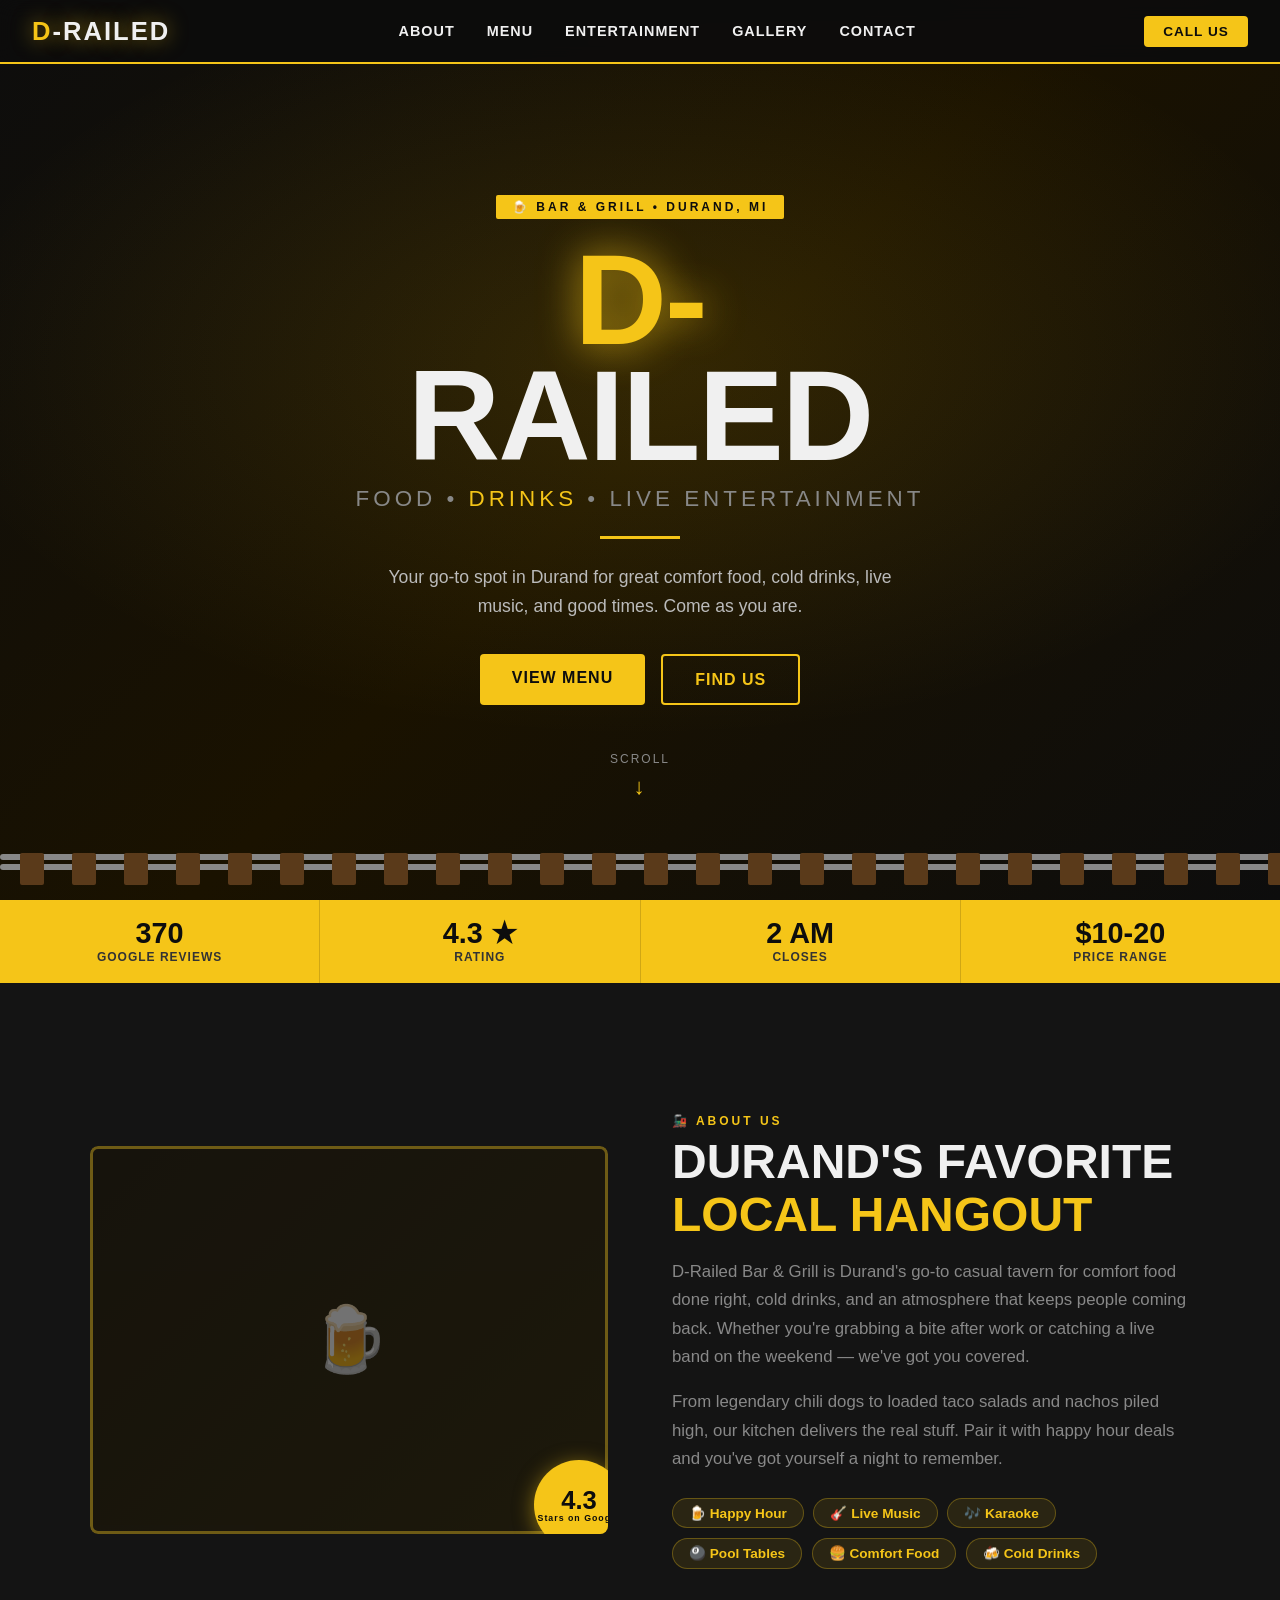
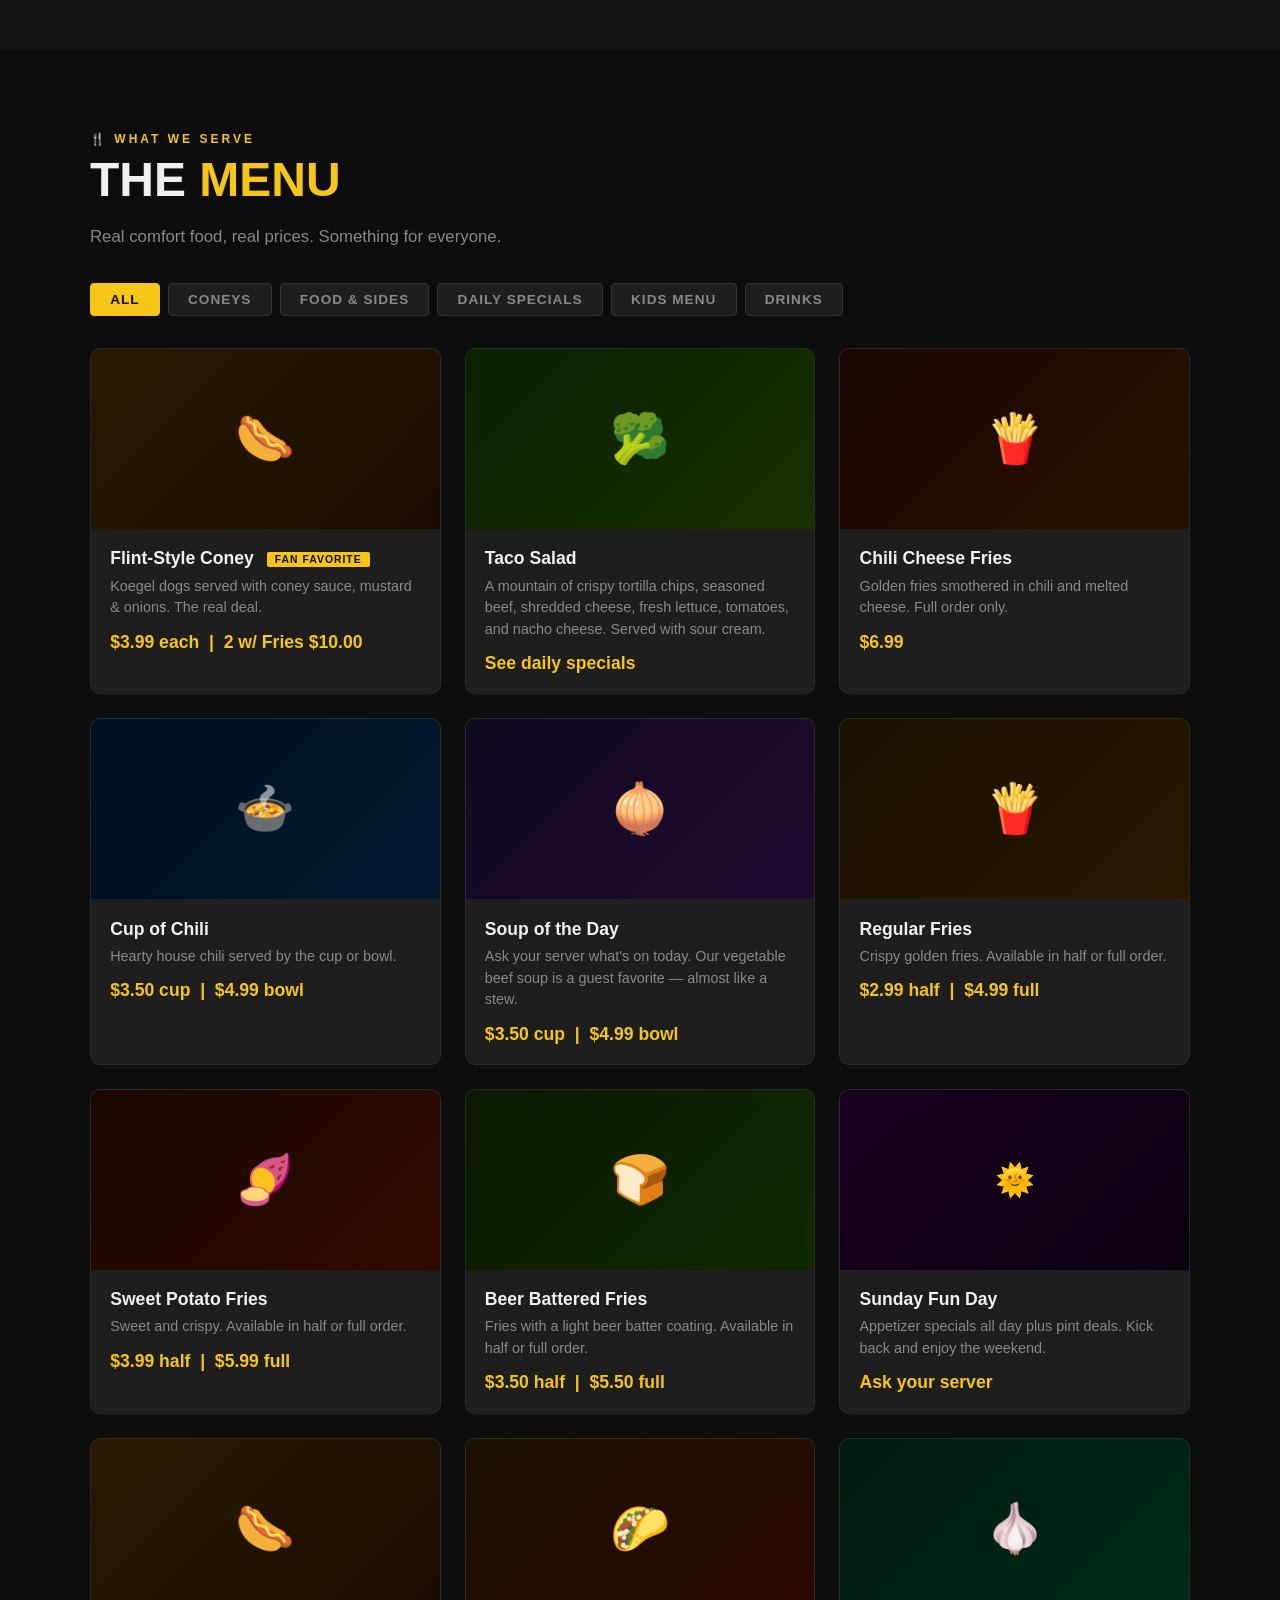
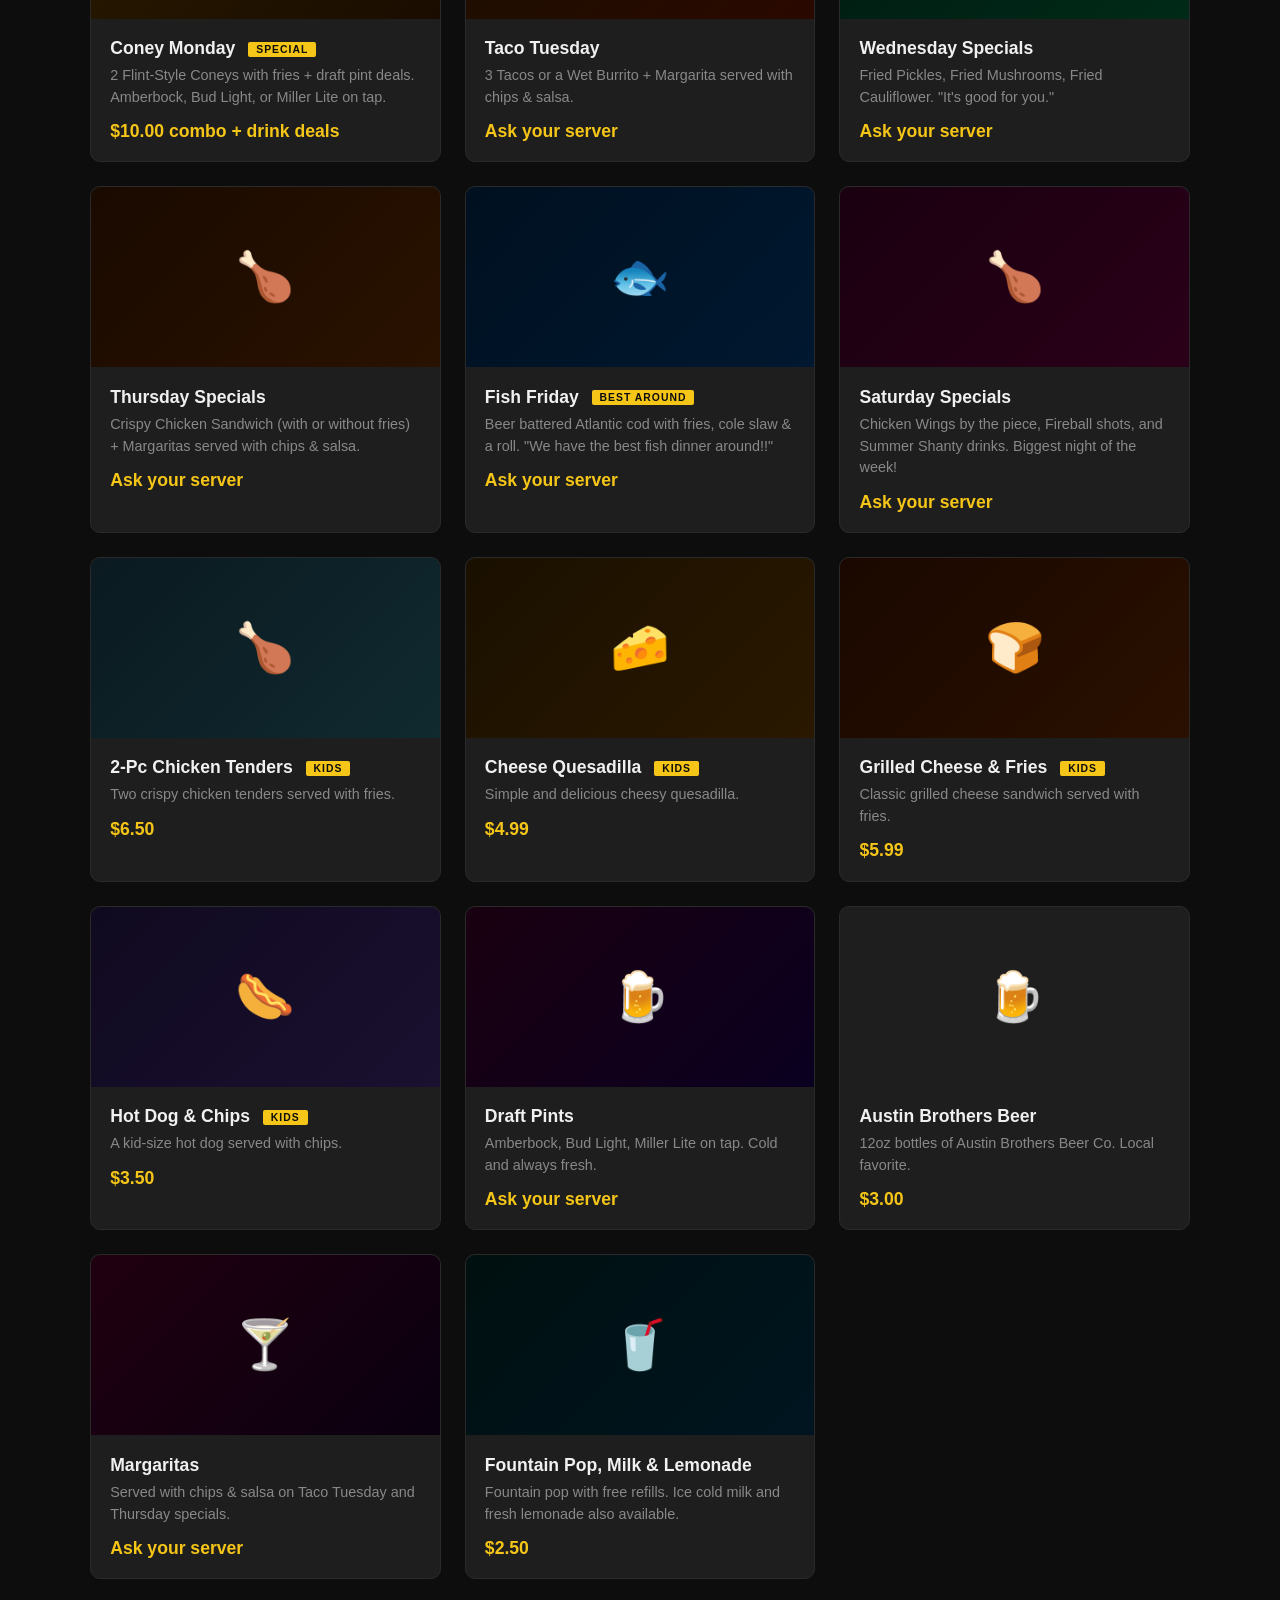
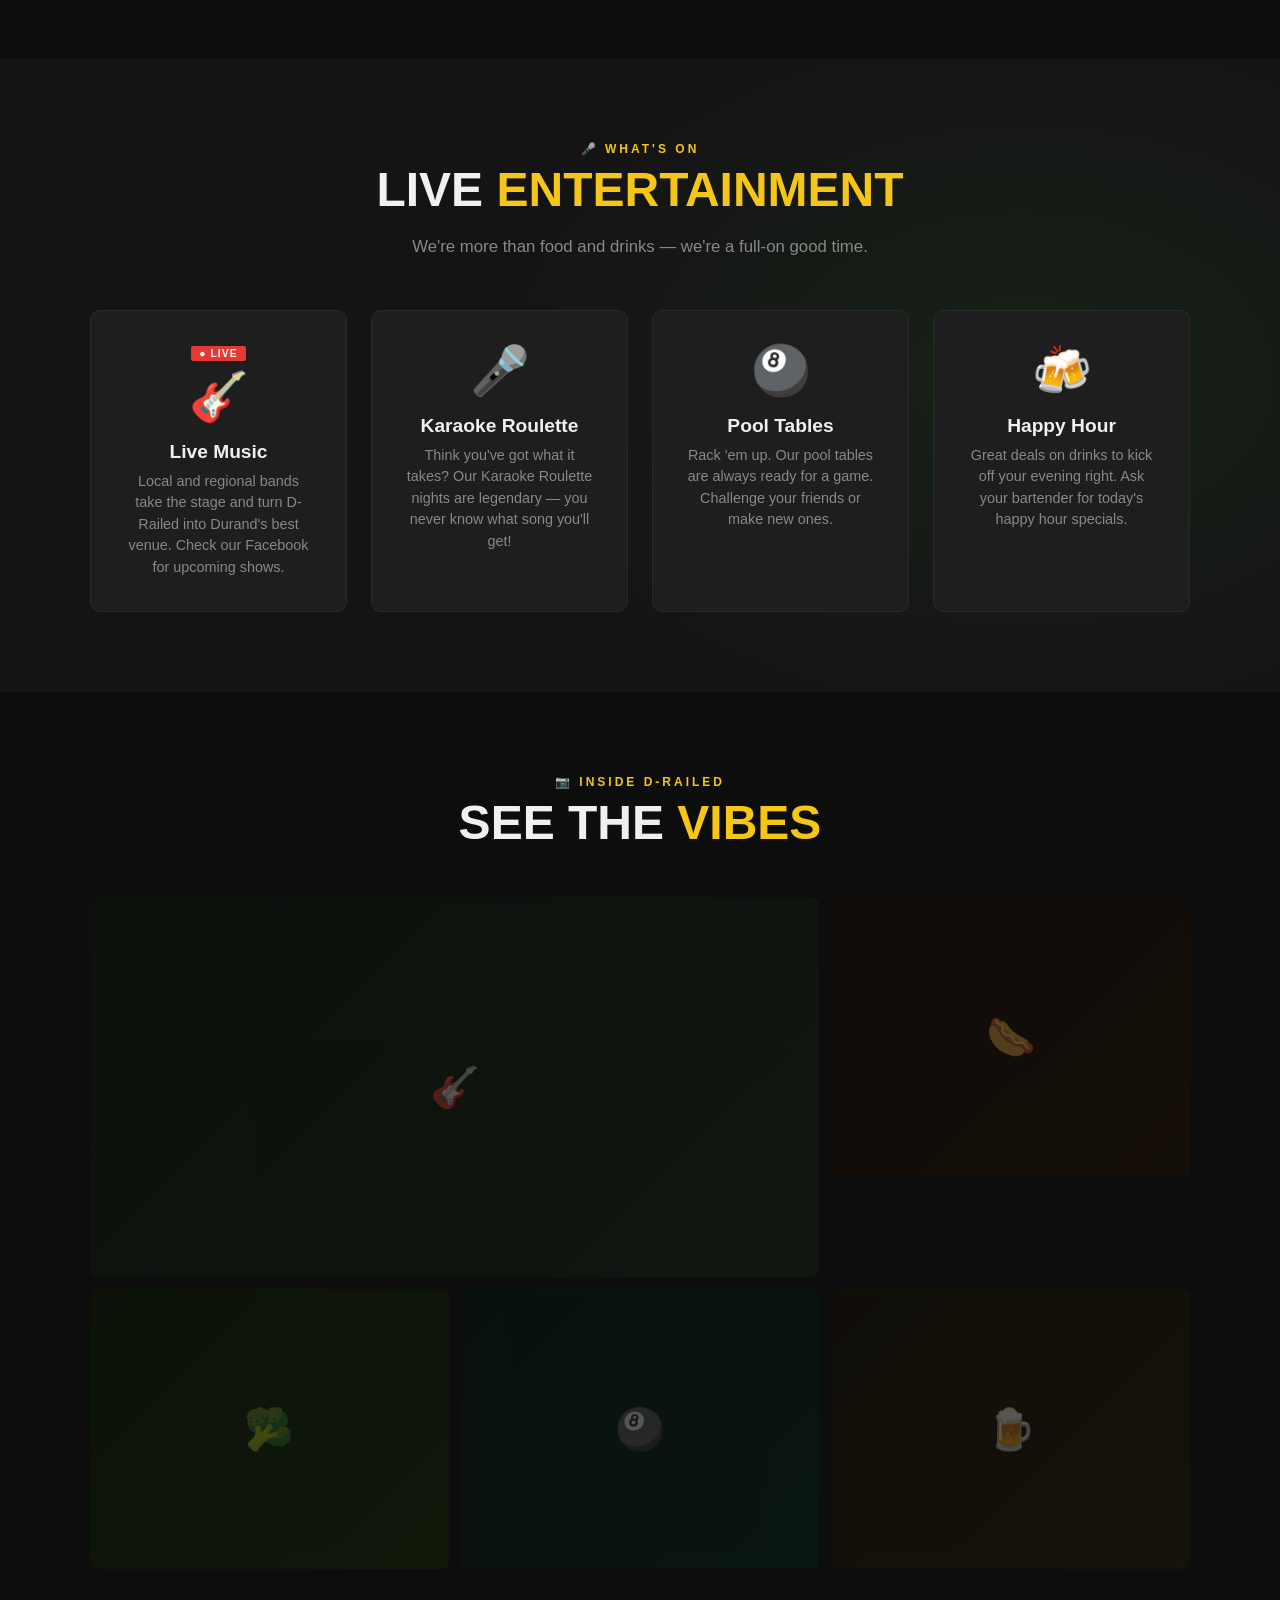
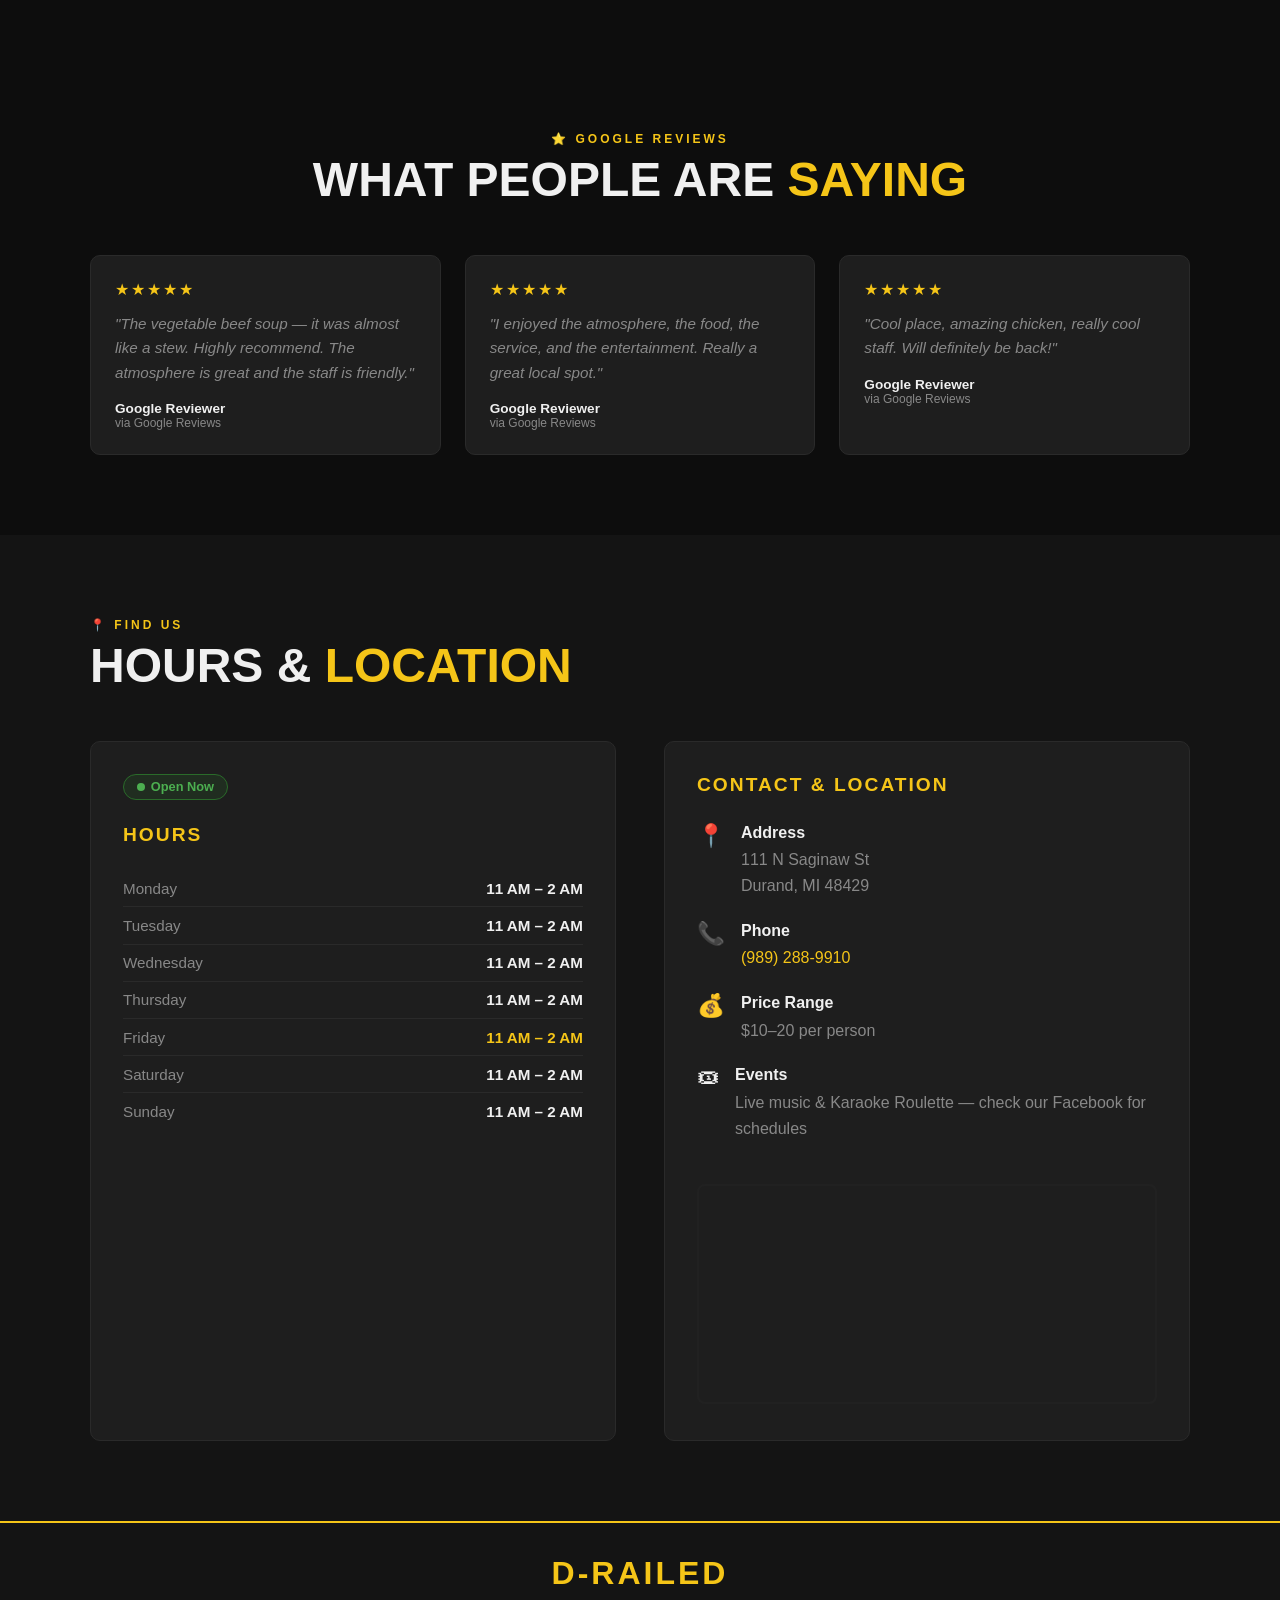
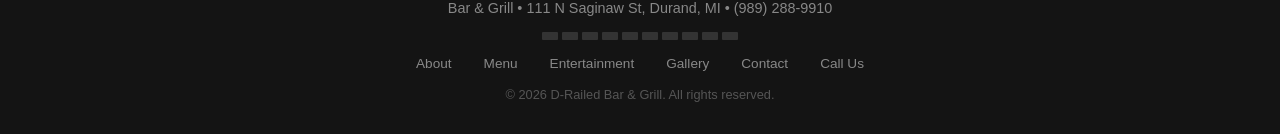
==== commit 1968c2b3: "Update menu with real D-Railed items and daily specials Added full real menu: Flint-Style Coneys wit" ====
--- a/index.html
+++ b/index.html
@@ -652,90 +652,231 @@
     <div class="reveal">
       <span class="section-tag">&#x1F374; What We Serve</span>
       <h2 class="section-title">The <em>Menu</em></h2>
-      <p class="section-desc">Comfort food classics made to satisfy. $10–20 per person.</p>
+      <p class="section-desc">Real comfort food, real prices. Something for everyone.</p>
     </div>
     <div class="menu-tabs">
       <button class="tab active" onclick="filterMenu('all', this)">All</button>
-      <button class="tab" onclick="filterMenu('food', this)">Food</button>
+      <button class="tab" onclick="filterMenu('coneys', this)">Coneys</button>
+      <button class="tab" onclick="filterMenu('food', this)">Food &amp; Sides</button>
+      <button class="tab" onclick="filterMenu('specials', this)">Daily Specials</button>
+      <button class="tab" onclick="filterMenu('kids', this)">Kids Menu</button>
       <button class="tab" onclick="filterMenu('drinks', this)">Drinks</button>
     </div>
     <div class="menu-grid" id="menuGrid">
 
-      <div class="menu-card reveal" data-cat="food">
-        <!-- Replace src with your actual chili dog photo path -->
-        <img class="menu-card-img" src="images/chili-dogs.jpg" alt="Chili Dogs"
+      <!-- CONEYS -->
+      <div class="menu-card reveal" data-cat="coneys">
+        <img class="menu-card-img" src="images/chili-dogs.jpg" alt="Flint-Style Coney"
           onerror="this.style.display='none';this.nextElementSibling.style.display='flex'">
         <div class="menu-card-img-placeholder" style="display:none;background:linear-gradient(135deg,#2a1a00,#1a0d00);">&#x1F32D;</div>
         <div class="menu-card-body">
-          <div class="menu-card-name">Coney Dogs <span class="menu-card-badge">Fan Favorite</span></div>
-          <div class="menu-card-desc">Classic coney-style dogs loaded with chili, mustard, and onions. Served with crispy fries.</div>
-          <div class="menu-card-price">$10–14</div>
-        </div>
-      </div>
-
-      <div class="menu-card reveal" data-cat="food" style="transition-delay:0.1s">
-        <!-- Replace src with your actual taco salad photo path -->
+          <div class="menu-card-name">Flint-Style Coney <span class="menu-card-badge">Fan Favorite</span></div>
+          <div class="menu-card-desc">Koegel dogs served with coney sauce, mustard &amp; onions. The real deal.</div>
+          <div class="menu-card-price">$3.99 each &nbsp;|&nbsp; 2 w/ Fries $10.00</div>
+        </div>
+      </div>
+
+      <!-- FOOD -->
+      <div class="menu-card reveal" data-cat="food" style="transition-delay:0.05s">
         <img class="menu-card-img" src="images/taco-salad.jpg" alt="Taco Salad"
           onerror="this.style.display='none';this.nextElementSibling.style.display='flex'">
         <div class="menu-card-img-placeholder" style="display:none;background:linear-gradient(135deg,#0a2000,#1a3000);">&#x1F966;</div>
         <div class="menu-card-body">
           <div class="menu-card-name">Taco Salad</div>
-          <div class="menu-card-desc">A mountain of crispy tortilla chips, seasoned ground beef, shredded cheese, fresh lettuce, tomatoes, and nacho cheese sauce. Served with sour cream.</div>
-          <div class="menu-card-price">$12–16</div>
+          <div class="menu-card-desc">A mountain of crispy tortilla chips, seasoned beef, shredded cheese, fresh lettuce, tomatoes, and nacho cheese. Served with sour cream.</div>
+          <div class="menu-card-price">See daily specials</div>
+        </div>
+      </div>
+
+      <div class="menu-card reveal" data-cat="food" style="transition-delay:0.1s">
+        <div class="menu-card-img-placeholder" style="background:linear-gradient(135deg,#1a0800,#2a1000);">&#x1F35F;</div>
+        <div class="menu-card-body">
+          <div class="menu-card-name">Chili Cheese Fries</div>
+          <div class="menu-card-desc">Golden fries smothered in chili and melted cheese. Full order only.</div>
+          <div class="menu-card-price">$6.99</div>
+        </div>
+      </div>
+
+      <div class="menu-card reveal" data-cat="food" style="transition-delay:0.15s">
+        <div class="menu-card-img-placeholder" style="background:linear-gradient(135deg,#001020,#001a30);">&#x1F372;</div>
+        <div class="menu-card-body">
+          <div class="menu-card-name">Cup of Chili</div>
+          <div class="menu-card-desc">Hearty house chili served by the cup or bowl.</div>
+          <div class="menu-card-price">$3.50 cup &nbsp;|&nbsp; $4.99 bowl</div>
         </div>
       </div>
 
       <div class="menu-card reveal" data-cat="food" style="transition-delay:0.2s">
-        <div class="menu-card-img-placeholder" style="background:linear-gradient(135deg,#200020,#100010);">&#x1F35F;</div>
-        <div class="menu-card-body">
-          <div class="menu-card-name">Nachos</div>
-          <div class="menu-card-desc">Tortilla chips loaded with toppings. A house favorite for sharing — or not.</div>
-          <div class="menu-card-price">$10–15</div>
+        <div class="menu-card-img-placeholder" style="background:linear-gradient(135deg,#100a20,#200a30);">&#x1F9C5;</div>
+        <div class="menu-card-body">
+          <div class="menu-card-name">Soup of the Day</div>
+          <div class="menu-card-desc">Ask your server what's on today. Our vegetable beef soup is a guest favorite — almost like a stew.</div>
+          <div class="menu-card-price">$3.50 cup &nbsp;|&nbsp; $4.99 bowl</div>
+        </div>
+      </div>
+
+      <div class="menu-card reveal" data-cat="food" style="transition-delay:0.25s">
+        <div class="menu-card-img-placeholder" style="background:linear-gradient(135deg,#1a1000,#2a1800);">&#x1F35F;</div>
+        <div class="menu-card-body">
+          <div class="menu-card-name">Regular Fries</div>
+          <div class="menu-card-desc">Crispy golden fries. Available in half or full order.</div>
+          <div class="menu-card-price">$2.99 half &nbsp;|&nbsp; $4.99 full</div>
         </div>
       </div>
 
       <div class="menu-card reveal" data-cat="food" style="transition-delay:0.3s">
-        <div class="menu-card-img-placeholder" style="background:linear-gradient(135deg,#1a0a00,#2a1500);">&#x1F357;</div>
-        <div class="menu-card-body">
-          <div class="menu-card-name">Chicken Dishes <span class="menu-card-badge">Must Try</span></div>
-          <div class="menu-card-desc">"Amazing chicken" — that's what our guests say. Come find out why.</div>
-          <div class="menu-card-price">$12–18</div>
-        </div>
-      </div>
-
-      <div class="menu-card reveal" data-cat="food" style="transition-delay:0.4s">
-        <div class="menu-card-img-placeholder" style="background:linear-gradient(135deg,#001020,#001a30);">&#x1F372;</div>
-        <div class="menu-card-body">
-          <div class="menu-card-name">Vegetable Beef Soup</div>
-          <div class="menu-card-desc">Hearty, rich, and almost stew-like. Guests rave about this one. Ask your server — it's a seasonal special.</div>
-          <div class="menu-card-price">$7–10</div>
-        </div>
-      </div>
-
-      <div class="menu-card reveal" data-cat="drinks" style="transition-delay:0.5s">
+        <div class="menu-card-img-placeholder" style="background:linear-gradient(135deg,#1a0800,#300a00);">&#x1F360;</div>
+        <div class="menu-card-body">
+          <div class="menu-card-name">Sweet Potato Fries</div>
+          <div class="menu-card-desc">Sweet and crispy. Available in half or full order.</div>
+          <div class="menu-card-price">$3.99 half &nbsp;|&nbsp; $5.99 full</div>
+        </div>
+      </div>
+
+      <div class="menu-card reveal" data-cat="food" style="transition-delay:0.35s">
+        <div class="menu-card-img-placeholder" style="background:linear-gradient(135deg,#0a1a00,#102800);">&#x1F35E;</div>
+        <div class="menu-card-body">
+          <div class="menu-card-name">Beer Battered Fries</div>
+          <div class="menu-card-desc">Fries with a light beer batter coating. Available in half or full order.</div>
+          <div class="menu-card-price">$3.50 half &nbsp;|&nbsp; $5.50 full</div>
+        </div>
+      </div>
+
+      <!-- DAILY SPECIALS -->
+      <div class="menu-card reveal" data-cat="specials" style="transition-delay:0.05s">
+        <div class="menu-card-img-placeholder" style="background:linear-gradient(135deg,#1a0020,#0a0010);font-size:2rem;">&#x1F31E;</div>
+        <div class="menu-card-body">
+          <div class="menu-card-name">Sunday Fun Day</div>
+          <div class="menu-card-desc">Appetizer specials all day plus pint deals. Kick back and enjoy the weekend.</div>
+          <div class="menu-card-price">Ask your server</div>
+        </div>
+      </div>
+
+      <div class="menu-card reveal" data-cat="specials" style="transition-delay:0.1s">
+        <div class="menu-card-img-placeholder" style="background:linear-gradient(135deg,#2a1a00,#1a0d00);">&#x1F32D;</div>
+        <div class="menu-card-body">
+          <div class="menu-card-name">Coney Monday <span class="menu-card-badge">Special</span></div>
+          <div class="menu-card-desc">2 Flint-Style Coneys with fries + draft pint deals. Amberbock, Bud Light, or Miller Lite on tap.</div>
+          <div class="menu-card-price">$10.00 combo + drink deals</div>
+        </div>
+      </div>
+
+      <div class="menu-card reveal" data-cat="specials" style="transition-delay:0.15s">
+        <div class="menu-card-img-placeholder" style="background:linear-gradient(135deg,#1a1000,#2a0800);">&#x1F32E;</div>
+        <div class="menu-card-body">
+          <div class="menu-card-name">Taco Tuesday</div>
+          <div class="menu-card-desc">3 Tacos or a Wet Burrito + Margarita served with chips &amp; salsa.</div>
+          <div class="menu-card-price">Ask your server</div>
+        </div>
+      </div>
+
+      <div class="menu-card reveal" data-cat="specials" style="transition-delay:0.2s">
+        <div class="menu-card-img-placeholder" style="background:linear-gradient(135deg,#001a10,#002a18);">&#x1F9C4;</div>
+        <div class="menu-card-body">
+          <div class="menu-card-name">Wednesday Specials</div>
+          <div class="menu-card-desc">Fried Pickles, Fried Mushrooms, Fried Cauliflower. "It's good for you."</div>
+          <div class="menu-card-price">Ask your server</div>
+        </div>
+      </div>
+
+      <div class="menu-card reveal" data-cat="specials" style="transition-delay:0.25s">
+        <div class="menu-card-img-placeholder" style="background:linear-gradient(135deg,#1a0a00,#2a1200);">&#x1F357;</div>
+        <div class="menu-card-body">
+          <div class="menu-card-name">Thursday Specials</div>
+          <div class="menu-card-desc">Crispy Chicken Sandwich (with or without fries) + Margaritas served with chips &amp; salsa.</div>
+          <div class="menu-card-price">Ask your server</div>
+        </div>
+      </div>
+
+      <div class="menu-card reveal" data-cat="specials" style="transition-delay:0.3s">
+        <div class="menu-card-img-placeholder" style="background:linear-gradient(135deg,#001020,#001830);">&#x1F41F;</div>
+        <div class="menu-card-body">
+          <div class="menu-card-name">Fish Friday <span class="menu-card-badge">Best Around</span></div>
+          <div class="menu-card-desc">Beer battered Atlantic cod with fries, cole slaw &amp; a roll. "We have the best fish dinner around!!"</div>
+          <div class="menu-card-price">Ask your server</div>
+        </div>
+      </div>
+
+      <div class="menu-card reveal" data-cat="specials" style="transition-delay:0.35s">
+        <div class="menu-card-img-placeholder" style="background:linear-gradient(135deg,#1a0010,#2a0018);">&#x1F357;</div>
+        <div class="menu-card-body">
+          <div class="menu-card-name">Saturday Specials</div>
+          <div class="menu-card-desc">Chicken Wings by the piece, Fireball shots, and Summer Shanty drinks. Biggest night of the week!</div>
+          <div class="menu-card-price">Ask your server</div>
+        </div>
+      </div>
+
+      <!-- KIDS -->
+      <div class="menu-card reveal" data-cat="kids" style="transition-delay:0.05s">
+        <div class="menu-card-img-placeholder" style="background:linear-gradient(135deg,#0a1a20,#102a30);">&#x1F357;</div>
+        <div class="menu-card-body">
+          <div class="menu-card-name">2-Pc Chicken Tenders <span class="menu-card-badge">Kids</span></div>
+          <div class="menu-card-desc">Two crispy chicken tenders served with fries.</div>
+          <div class="menu-card-price">$6.50</div>
+        </div>
+      </div>
+
+      <div class="menu-card reveal" data-cat="kids" style="transition-delay:0.1s">
+        <div class="menu-card-img-placeholder" style="background:linear-gradient(135deg,#1a1000,#2a1800);">&#x1F9C0;</div>
+        <div class="menu-card-body">
+          <div class="menu-card-name">Cheese Quesadilla <span class="menu-card-badge">Kids</span></div>
+          <div class="menu-card-desc">Simple and delicious cheesy quesadilla.</div>
+          <div class="menu-card-price">$4.99</div>
+        </div>
+      </div>
+
+      <div class="menu-card reveal" data-cat="kids" style="transition-delay:0.15s">
+        <div class="menu-card-img-placeholder" style="background:linear-gradient(135deg,#1a0800,#2a1000);">&#x1F35E;</div>
+        <div class="menu-card-body">
+          <div class="menu-card-name">Grilled Cheese &amp; Fries <span class="menu-card-badge">Kids</span></div>
+          <div class="menu-card-desc">Classic grilled cheese sandwich served with fries.</div>
+          <div class="menu-card-price">$5.99</div>
+        </div>
+      </div>
+
+      <div class="menu-card reveal" data-cat="kids" style="transition-delay:0.2s">
+        <div class="menu-card-img-placeholder" style="background:linear-gradient(135deg,#100a20,#1a1030);">&#x1F32D;</div>
+        <div class="menu-card-body">
+          <div class="menu-card-name">Hot Dog &amp; Chips <span class="menu-card-badge">Kids</span></div>
+          <div class="menu-card-desc">A kid-size hot dog served with chips.</div>
+          <div class="menu-card-price">$3.50</div>
+        </div>
+      </div>
+
+      <!-- DRINKS -->
+      <div class="menu-card reveal" data-cat="drinks" style="transition-delay:0.05s">
         <div class="menu-card-img-placeholder" style="background:linear-gradient(135deg,#1a0010,#0a0020);">&#x1F37A;</div>
         <div class="menu-card-body">
-          <div class="menu-card-name">Draft &amp; Bottled Beer</div>
-          <div class="menu-card-desc">Austin Brothers Beer Co. 12oz bottles from $3. Cold, crisp, and always ready.</div>
-          <div class="menu-card-price">From $3</div>
-        </div>
-      </div>
-
-      <div class="menu-card reveal" data-cat="drinks" style="transition-delay:0.6s">
+          <div class="menu-card-name">Draft Pints</div>
+          <div class="menu-card-desc">Amberbock, Bud Light, Miller Lite on tap. Cold and always fresh.</div>
+          <div class="menu-card-price">Ask your server</div>
+        </div>
+      </div>
+
+      <div class="menu-card reveal" data-cat="drinks" style="transition-delay:0.1s">
+        <div class="menu-card-img-placeholder" style="background:linear-gradient(135dec,#1a0010,#0a0010);">&#x1F37A;</div>
+        <div class="menu-card-body">
+          <div class="menu-card-name">Austin Brothers Beer</div>
+          <div class="menu-card-desc">12oz bottles of Austin Brothers Beer Co. Local favorite.</div>
+          <div class="menu-card-price">$3.00</div>
+        </div>
+      </div>
+
+      <div class="menu-card reveal" data-cat="drinks" style="transition-delay:0.15s">
         <div class="menu-card-img-placeholder" style="background:linear-gradient(135deg,#200010,#0a0010);">&#x1F378;</div>
         <div class="menu-card-body">
-          <div class="menu-card-name">Cocktails</div>
-          <div class="menu-card-desc">Great cocktails crafted to keep the good times rolling. Ask your bartender for tonight's specials.</div>
-          <div class="menu-card-price">$8–12</div>
-        </div>
-      </div>
-
-      <div class="menu-card reveal" data-cat="drinks" style="transition-delay:0.7s">
+          <div class="menu-card-name">Margaritas</div>
+          <div class="menu-card-desc">Served with chips &amp; salsa on Taco Tuesday and Thursday specials.</div>
+          <div class="menu-card-price">Ask your server</div>
+        </div>
+      </div>
+
+      <div class="menu-card reveal" data-cat="drinks" style="transition-delay:0.2s">
         <div class="menu-card-img-placeholder" style="background:linear-gradient(135deg,#001010,#001520);">&#x1F964;</div>
         <div class="menu-card-body">
-          <div class="menu-card-name">Cider &amp; Root Beer</div>
-          <div class="menu-card-desc">Refreshing cider options and classic root beer for when you want something different.</div>
-          <div class="menu-card-price">$4–8</div>
+          <div class="menu-card-name">Fountain Pop, Milk &amp; Lemonade</div>
+          <div class="menu-card-desc">Fountain pop with free refills. Ice cold milk and fresh lemonade also available.</div>
+          <div class="menu-card-price">$2.50</div>
         </div>
       </div>
 
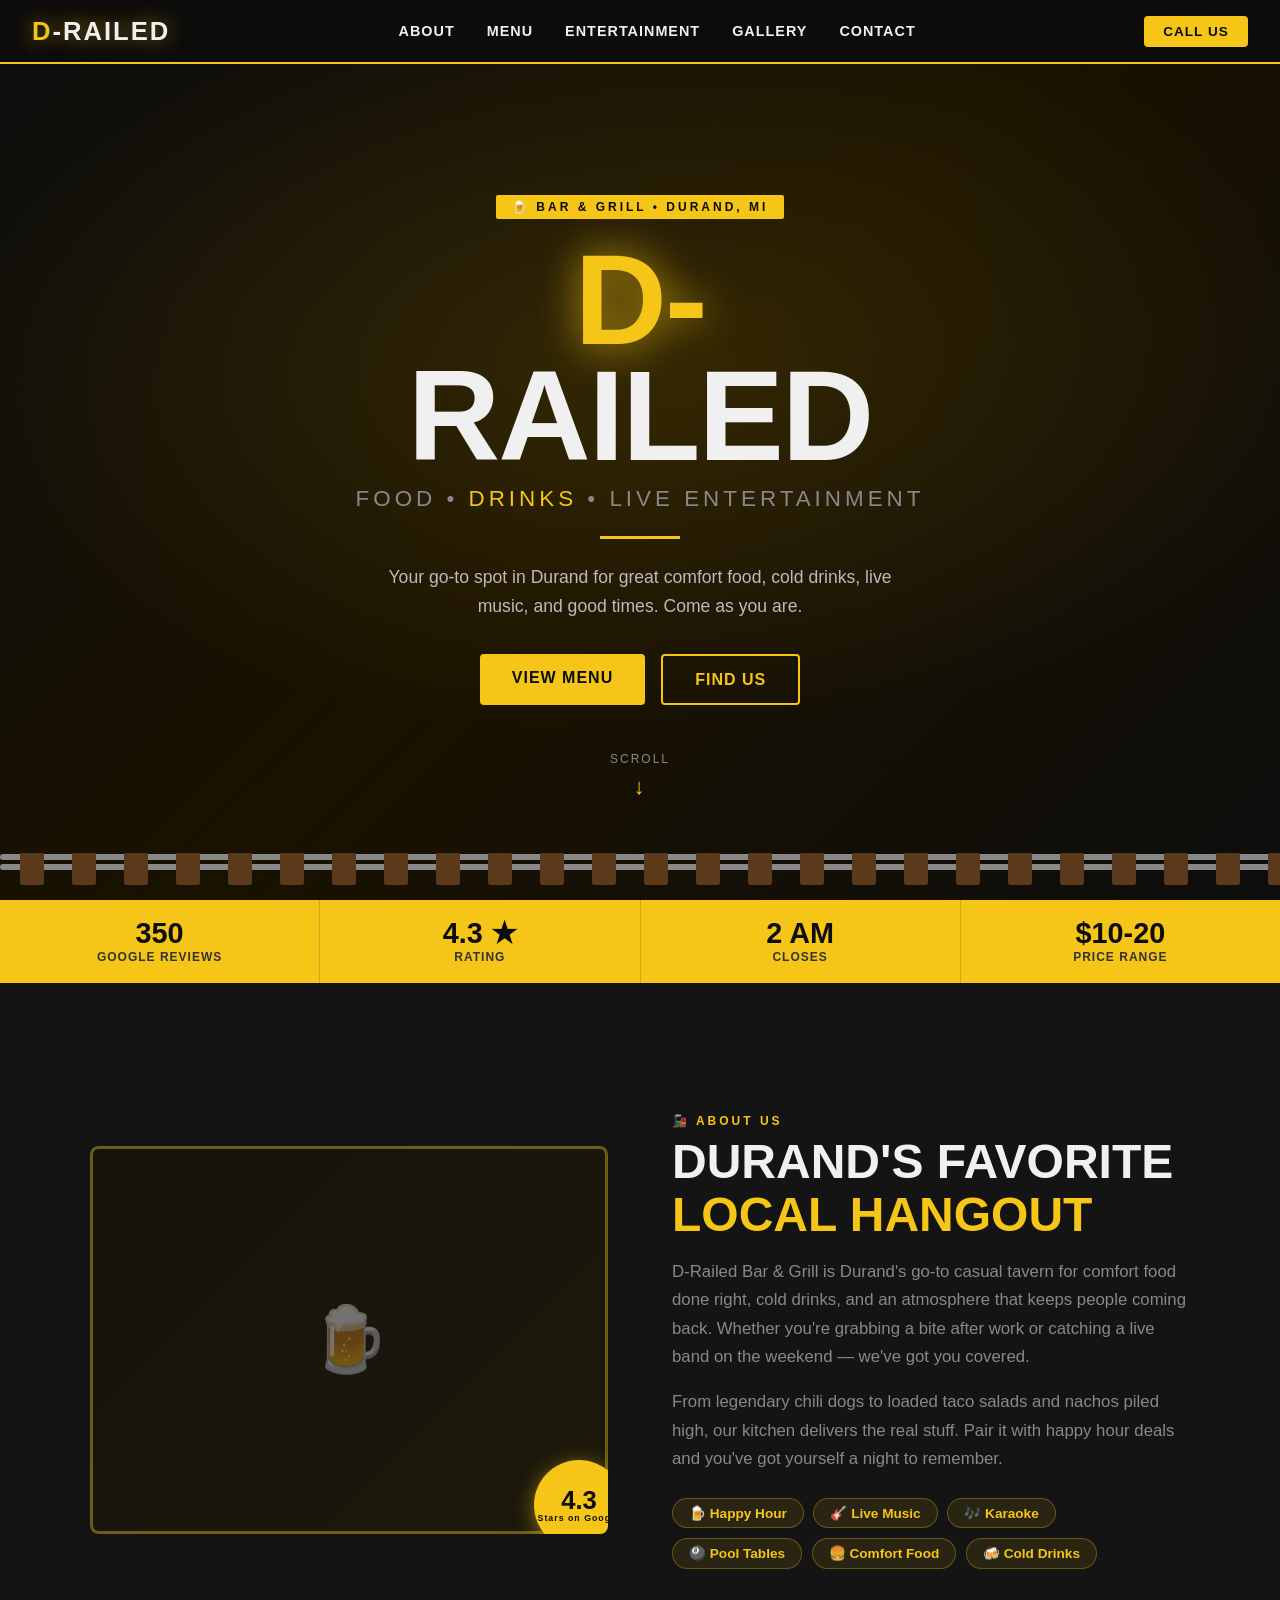
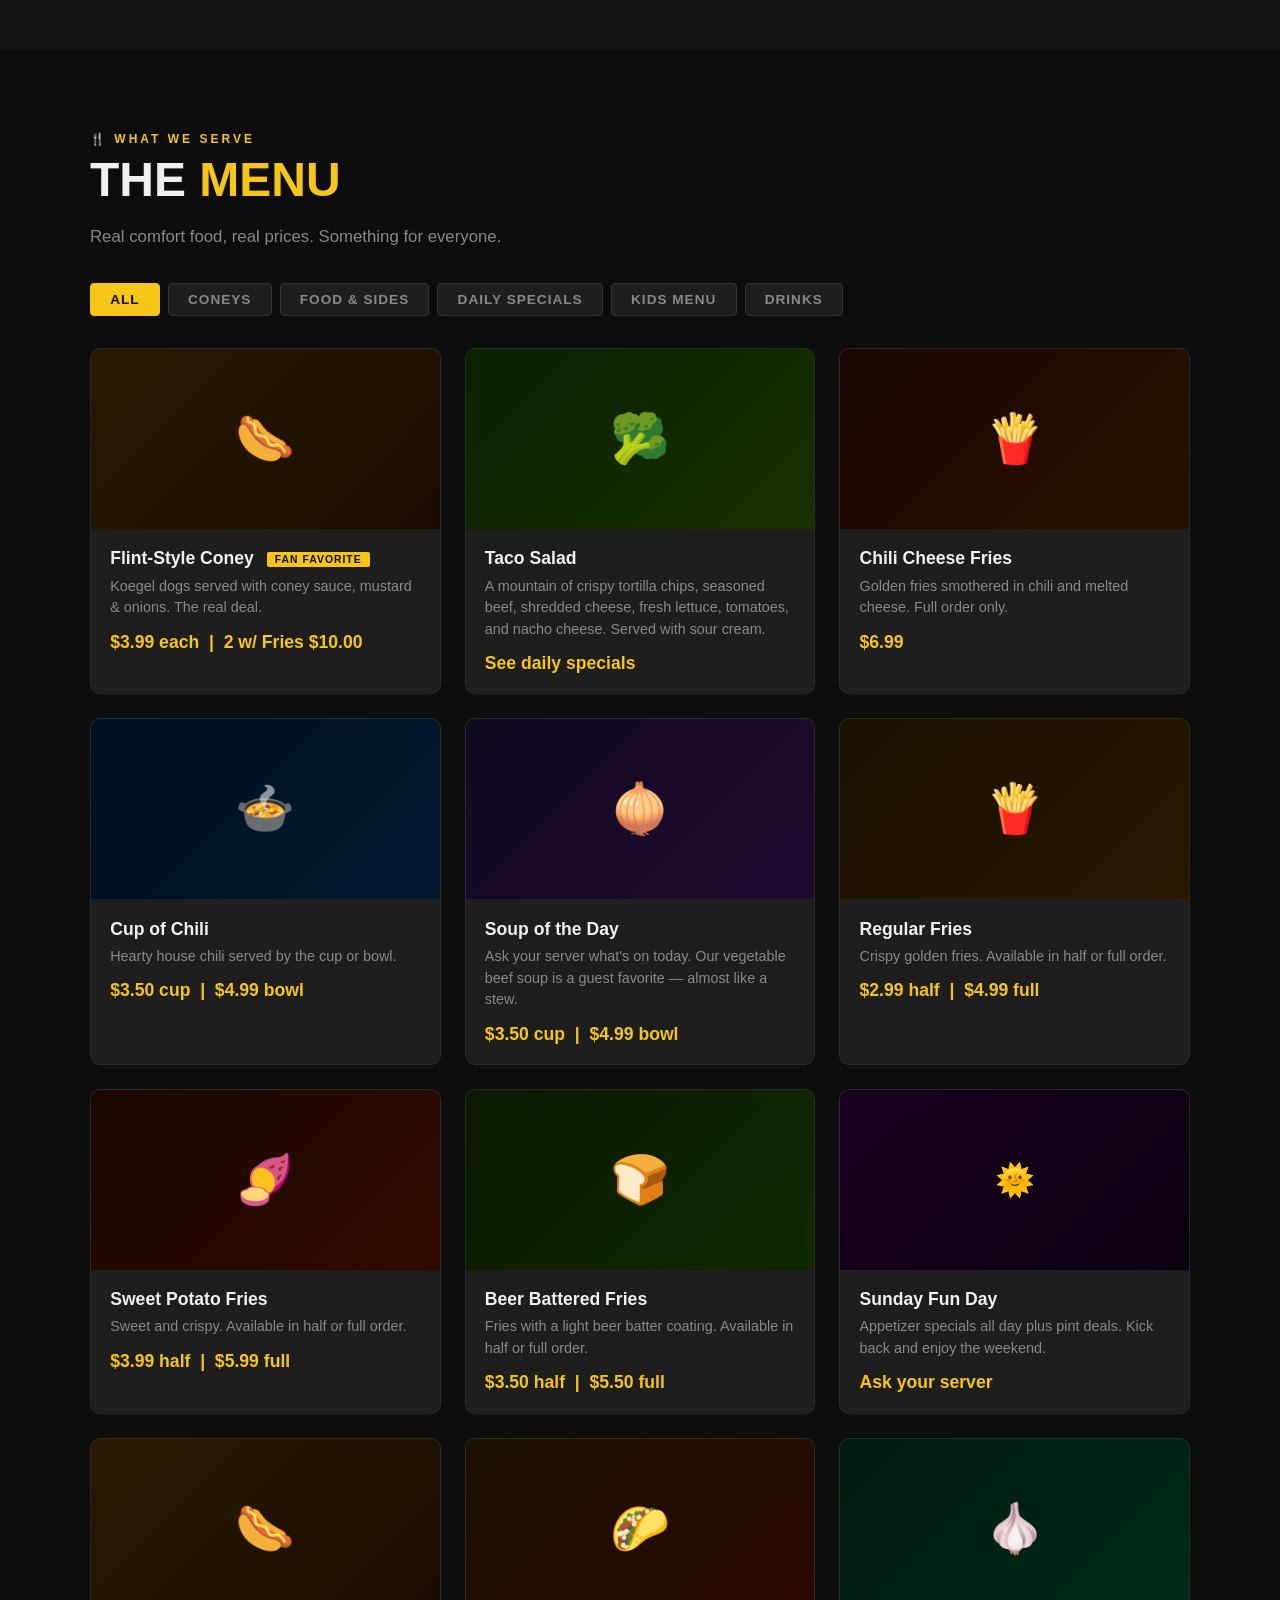
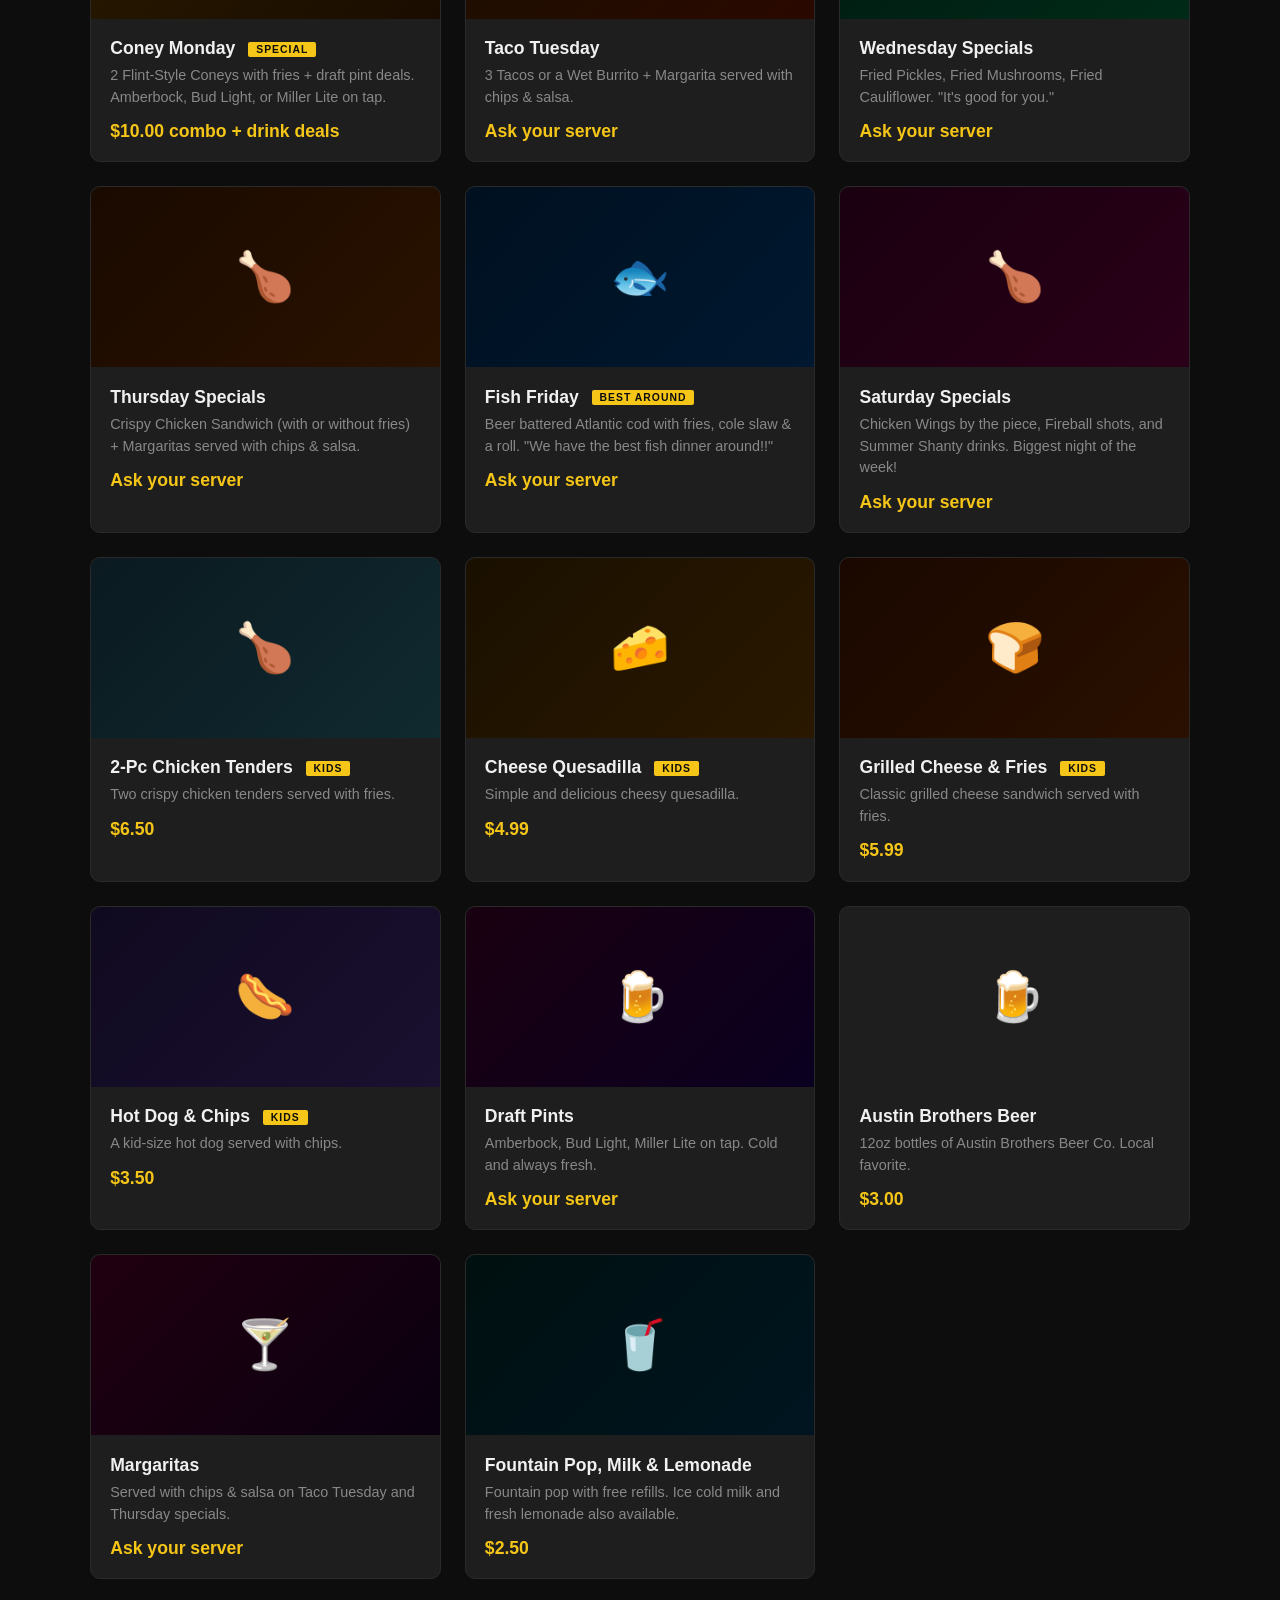
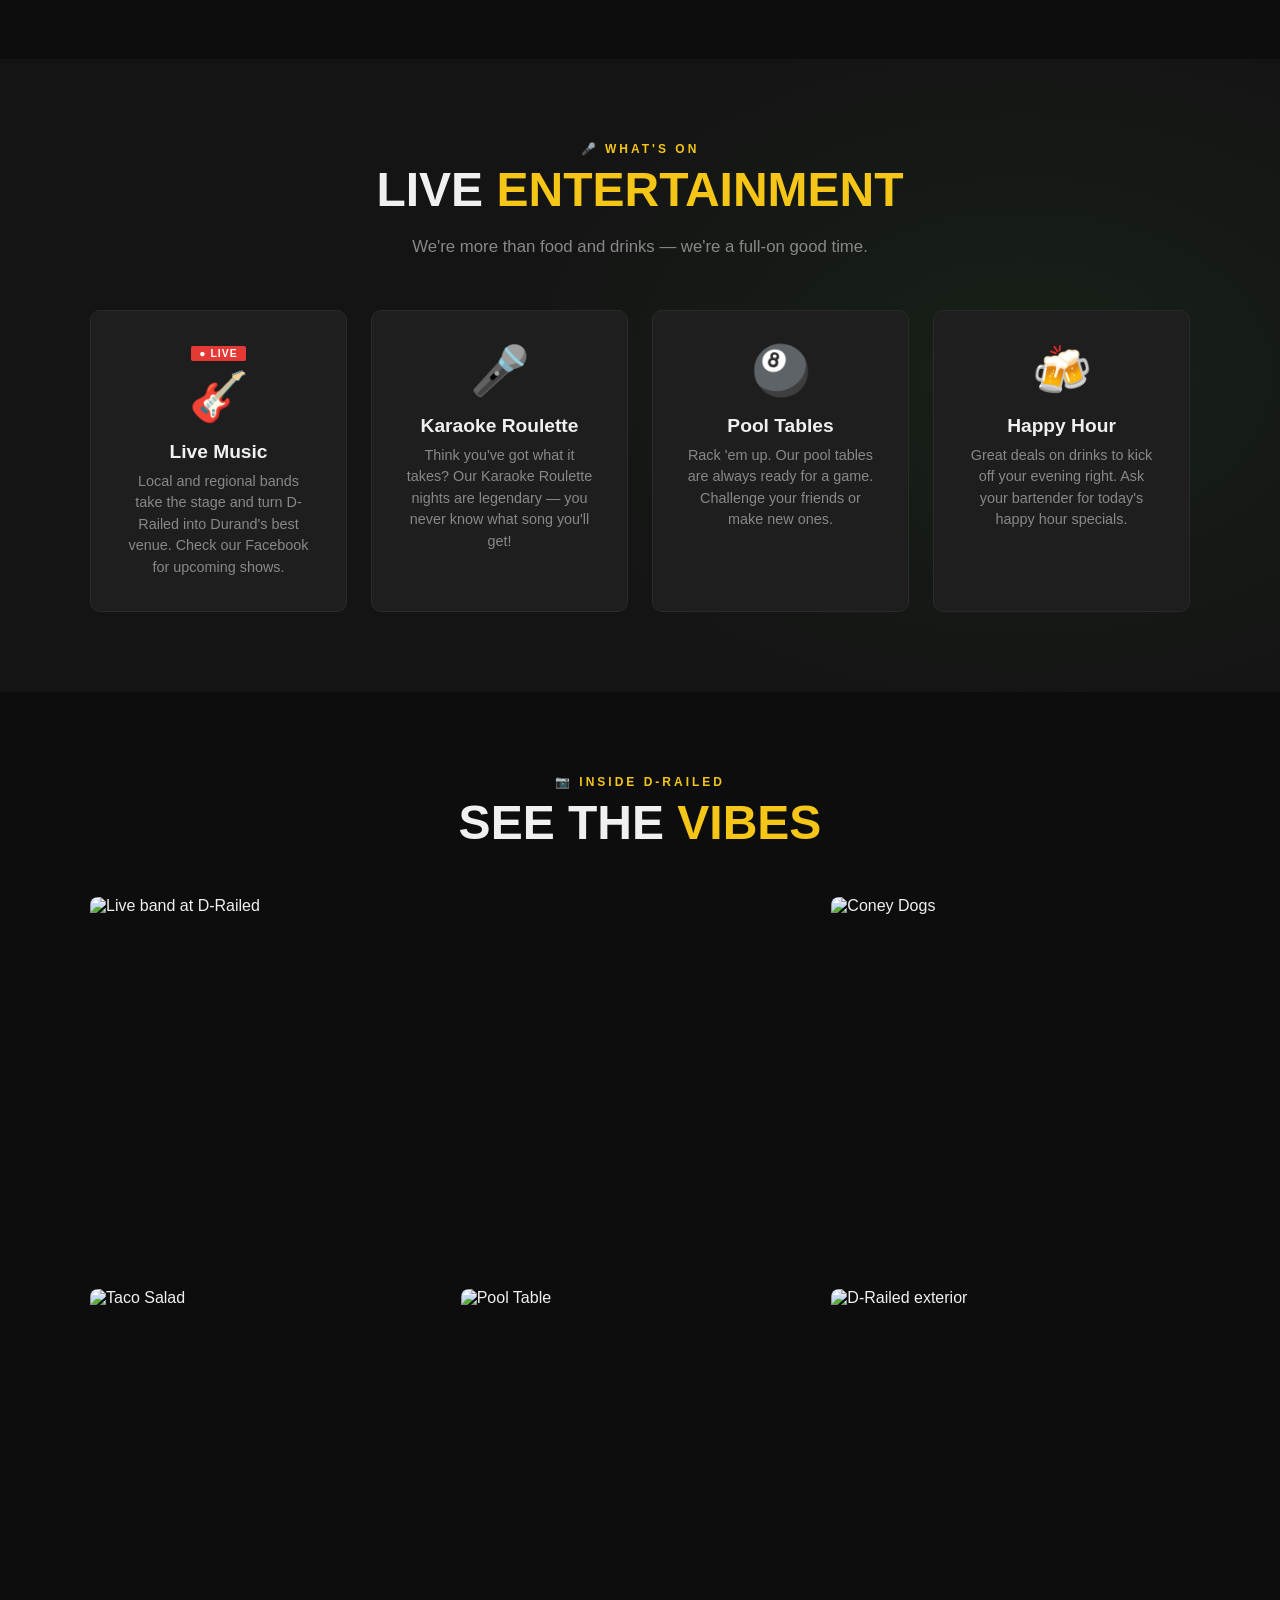
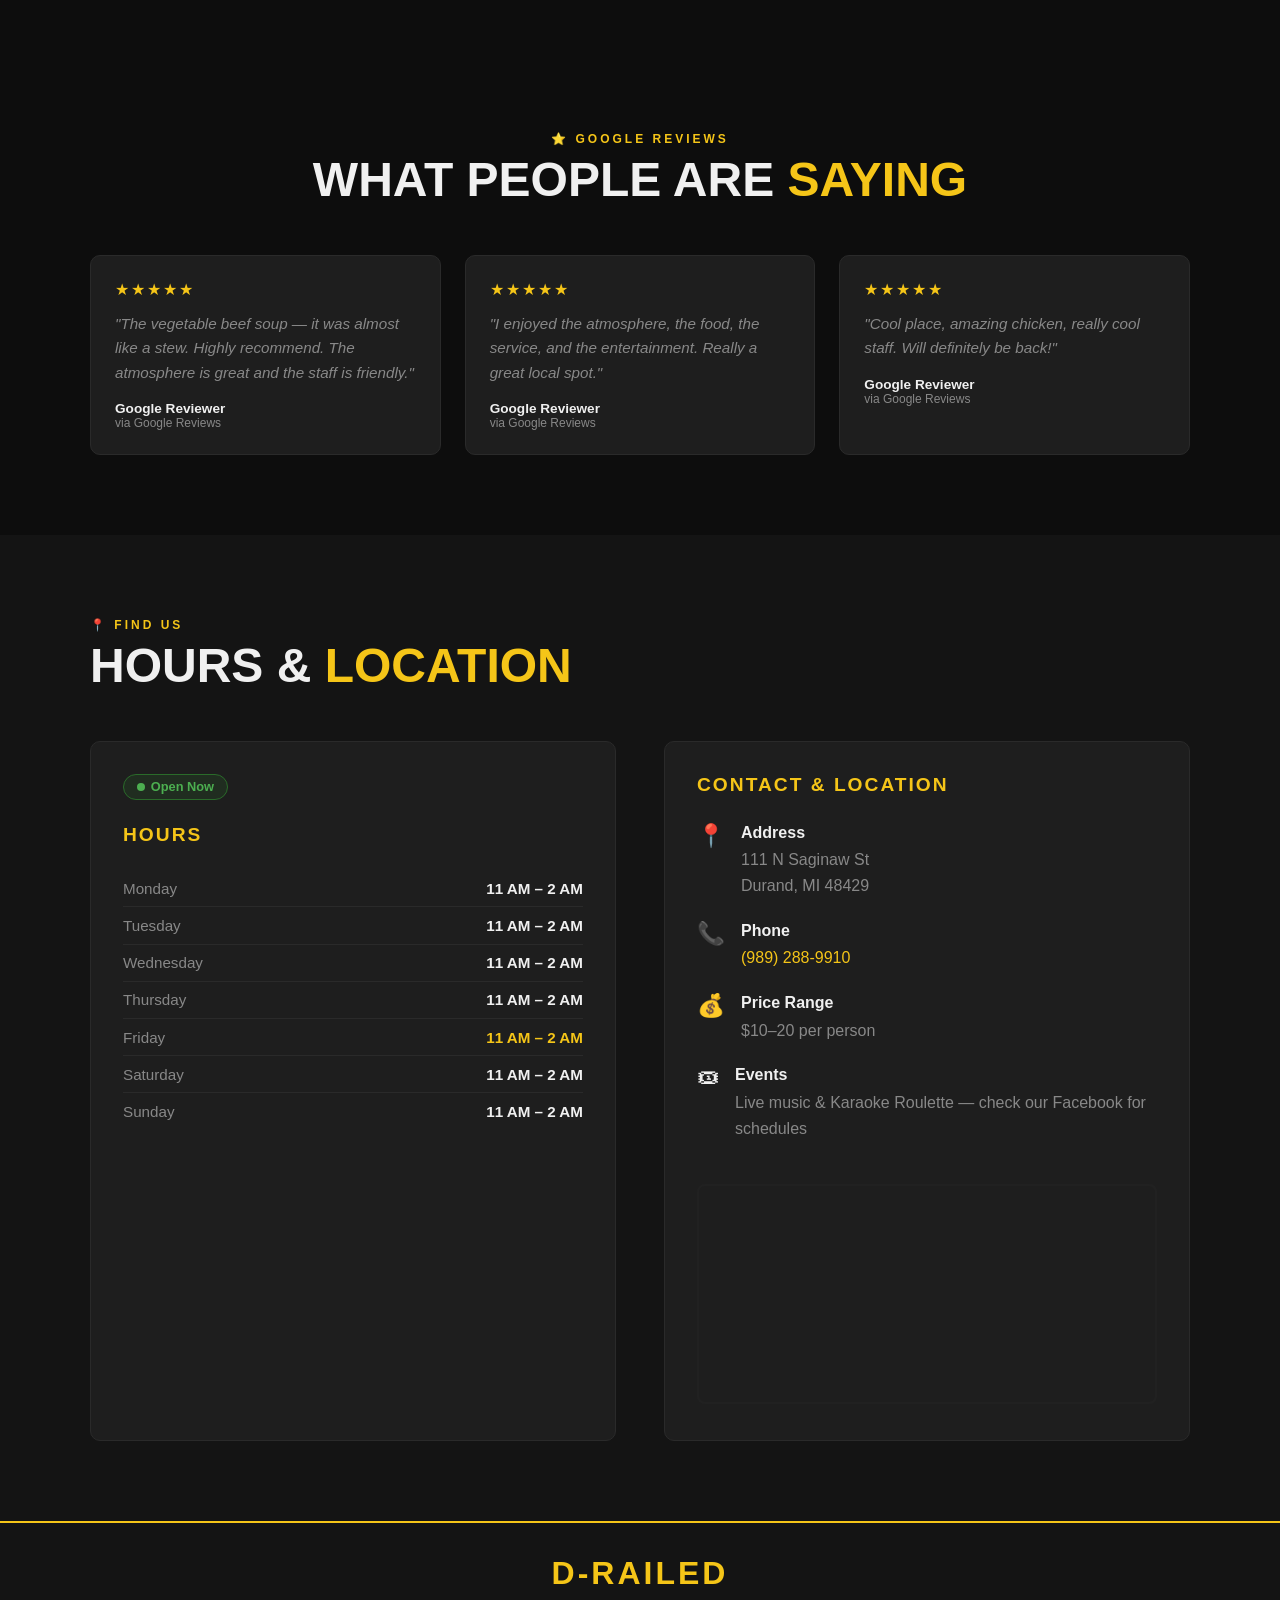
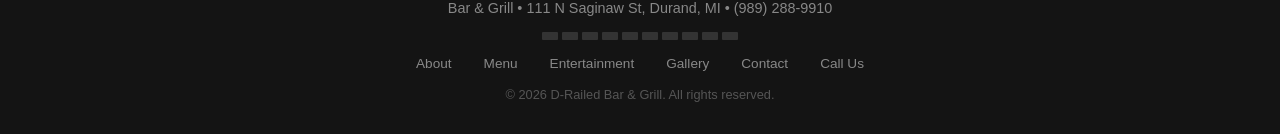
==== commit 0dd66837: "Add real D-Railed photos hosted on postimages Embed storefront, coney dogs, taco salad, live band, a" ====
--- a/index.html
+++ b/index.html
@@ -615,7 +615,7 @@
       <div class="reveal-left">
         <div class="about-img-wrap">
           <!-- Replace src with your actual storefront photo path -->
-          <img class="about-img" src="images/storefront.jpg" alt="D-Railed exterior"
+          <img class="about-img" src="https://i.postimg.cc/6qKrwyNS/Screenshot-2026-05-09-at-5-08-04-PM.png" alt="D-Railed exterior"
             onerror="this.style.display='none';this.nextElementSibling.style.display='flex'">
           <div class="about-img-placeholder" style="display:none;">&#x1F37A;</div>
           <div class="about-badge">
@@ -666,7 +666,7 @@
 
       <!-- CONEYS -->
       <div class="menu-card reveal" data-cat="coneys">
-        <img class="menu-card-img" src="images/chili-dogs.jpg" alt="Flint-Style Coney"
+        <img class="menu-card-img" src="https://i.postimg.cc/bNBZ9sBy/Screenshot-2026-05-09-at-5-12-39-PM.png" alt="Flint-Style Coney"
           onerror="this.style.display='none';this.nextElementSibling.style.display='flex'">
         <div class="menu-card-img-placeholder" style="display:none;background:linear-gradient(135deg,#2a1a00,#1a0d00);">&#x1F32D;</div>
         <div class="menu-card-body">
@@ -678,7 +678,7 @@
 
       <!-- FOOD -->
       <div class="menu-card reveal" data-cat="food" style="transition-delay:0.05s">
-        <img class="menu-card-img" src="images/taco-salad.jpg" alt="Taco Salad"
+        <img class="menu-card-img" src="https://i.postimg.cc/j2kScFvh/Screenshot-2026-05-09-at-5-13-48-PM.png" alt="Taco Salad"
           onerror="this.style.display='none';this.nextElementSibling.style.display='flex'">
         <div class="menu-card-img-placeholder" style="display:none;background:linear-gradient(135deg,#0a2000,#1a3000);">&#x1F966;</div>
         <div class="menu-card-body">
@@ -935,37 +935,27 @@
     <div class="gallery-grid">
 
       <div class="gallery-item reveal">
-        <!-- Replace with your actual live band photo -->
-        <img src="images/live-band.jpg" alt="Live band at D-Railed"
-          onerror="this.outerHTML='<div class=\'gallery-img-placeholder\' style=\'height:380px;background:linear-gradient(135deg,#0a1a0a,#1a2a1a);\'>&#x1F3B8;</div>'">
+        <img src="https://i.postimg.cc/MT6ZSSFj/Screenshot-2026-05-09-at-5-14-51-PM.png" alt="Live band at D-Railed">
         <div class="gallery-overlay"><span>Live Music</span></div>
       </div>
 
       <div class="gallery-item reveal" style="transition-delay:0.1s">
-        <!-- Replace with your actual chili dog photo -->
-        <img src="images/chili-dogs.jpg" alt="Coney Dogs"
-          onerror="this.outerHTML='<div class=\'gallery-img-placeholder\' style=\'height:280px;background:linear-gradient(135deg,#1a0a00,#2a1500);\'>&#x1F32D;</div>'">
+        <img src="https://i.postimg.cc/bNBZ9sBy/Screenshot-2026-05-09-at-5-12-39-PM.png" alt="Coney Dogs">
         <div class="gallery-overlay"><span>Coney Dogs</span></div>
       </div>
 
       <div class="gallery-item reveal" style="transition-delay:0.2s">
-        <!-- Replace with your actual taco salad photo -->
-        <img src="images/taco-salad.jpg" alt="Taco Salad"
-          onerror="this.outerHTML='<div class=\'gallery-img-placeholder\' style=\'height:280px;background:linear-gradient(135deg,#0a2000,#1a3000);\'>&#x1F966;</div>'">
+        <img src="https://i.postimg.cc/j2kScFvh/Screenshot-2026-05-09-at-5-13-48-PM.png" alt="Taco Salad">
         <div class="gallery-overlay"><span>Taco Salad</span></div>
       </div>
 
       <div class="gallery-item reveal" style="transition-delay:0.3s">
-        <!-- Replace with your actual pool table photo -->
-        <img src="images/pool-table.jpg" alt="Pool Table"
-          onerror="this.outerHTML='<div class=\'gallery-img-placeholder\' style=\'height:280px;background:linear-gradient(135deg,#001a10,#002a1a);\'>&#x1F3B1;</div>'">
+        <img src="https://i.postimg.cc/zB2NYRWJ/Screenshot-2026-05-09-at-5-17-07-PM.png" alt="Pool Table">
         <div class="gallery-overlay"><span>Pool Tables</span></div>
       </div>
 
       <div class="gallery-item reveal" style="transition-delay:0.4s">
-        <!-- Replace with your storefront photo -->
-        <img src="images/storefront.jpg" alt="D-Railed exterior"
-          onerror="this.outerHTML='<div class=\'gallery-img-placeholder\' style=\'height:280px;background:linear-gradient(135deg,#1a1200,#2a2000);\'>&#x1F37A;</div>'">
+        <img src="https://i.postimg.cc/6qKrwyNS/Screenshot-2026-05-09-at-5-08-04-PM.png" alt="D-Railed exterior">
         <div class="gallery-overlay"><span>Come On In</span></div>
       </div>
 
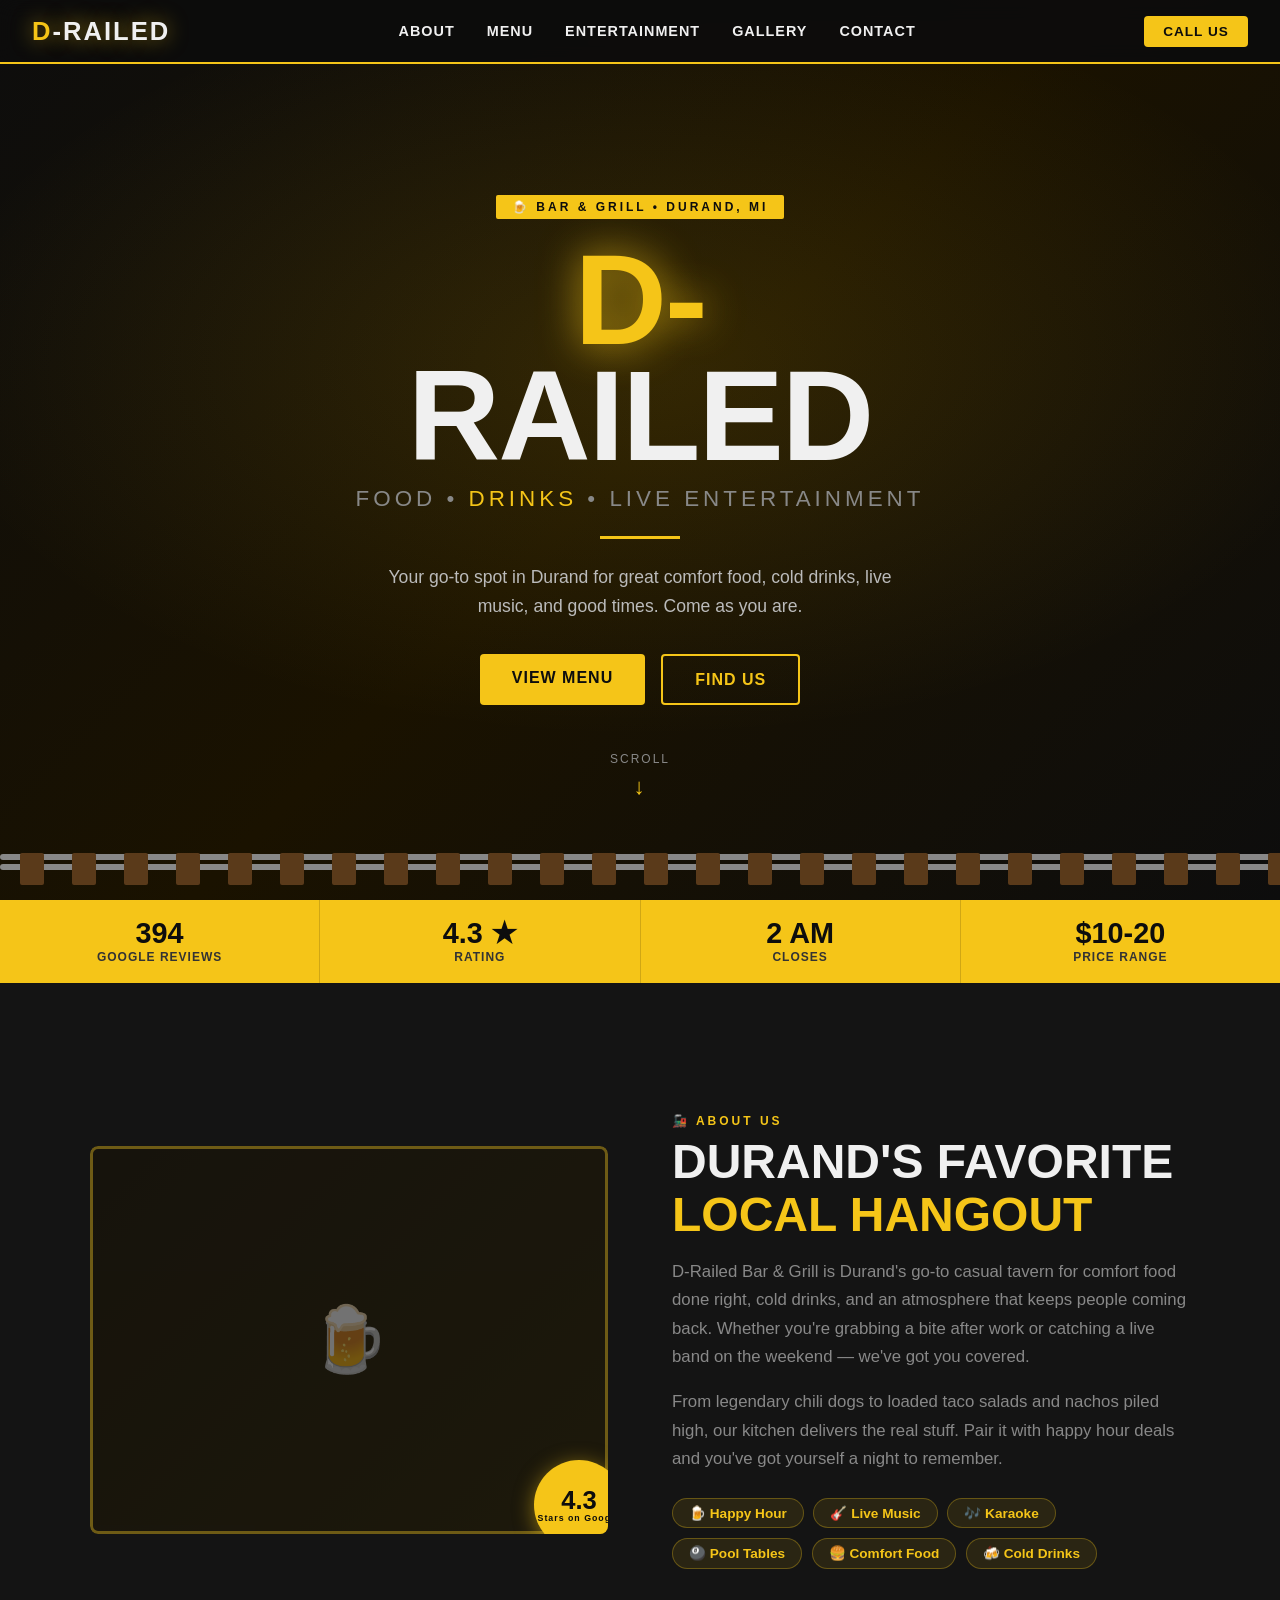
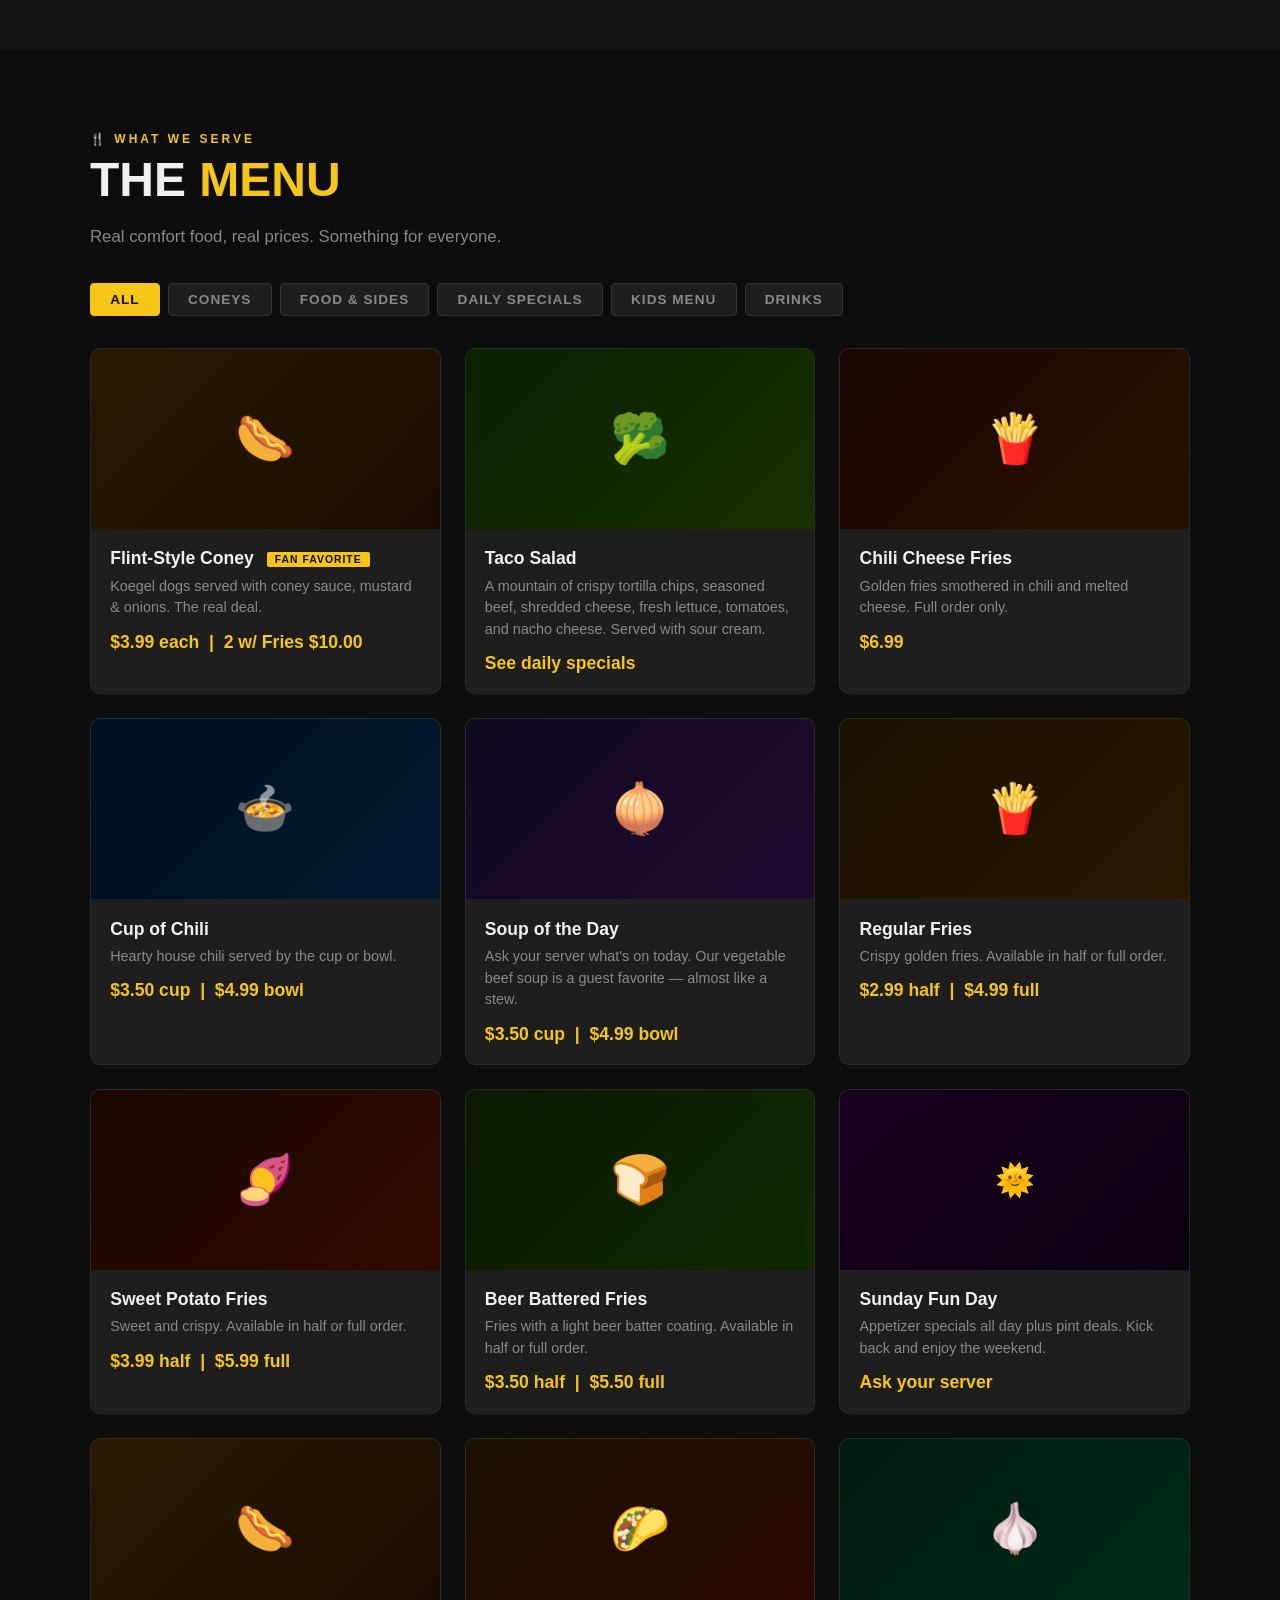
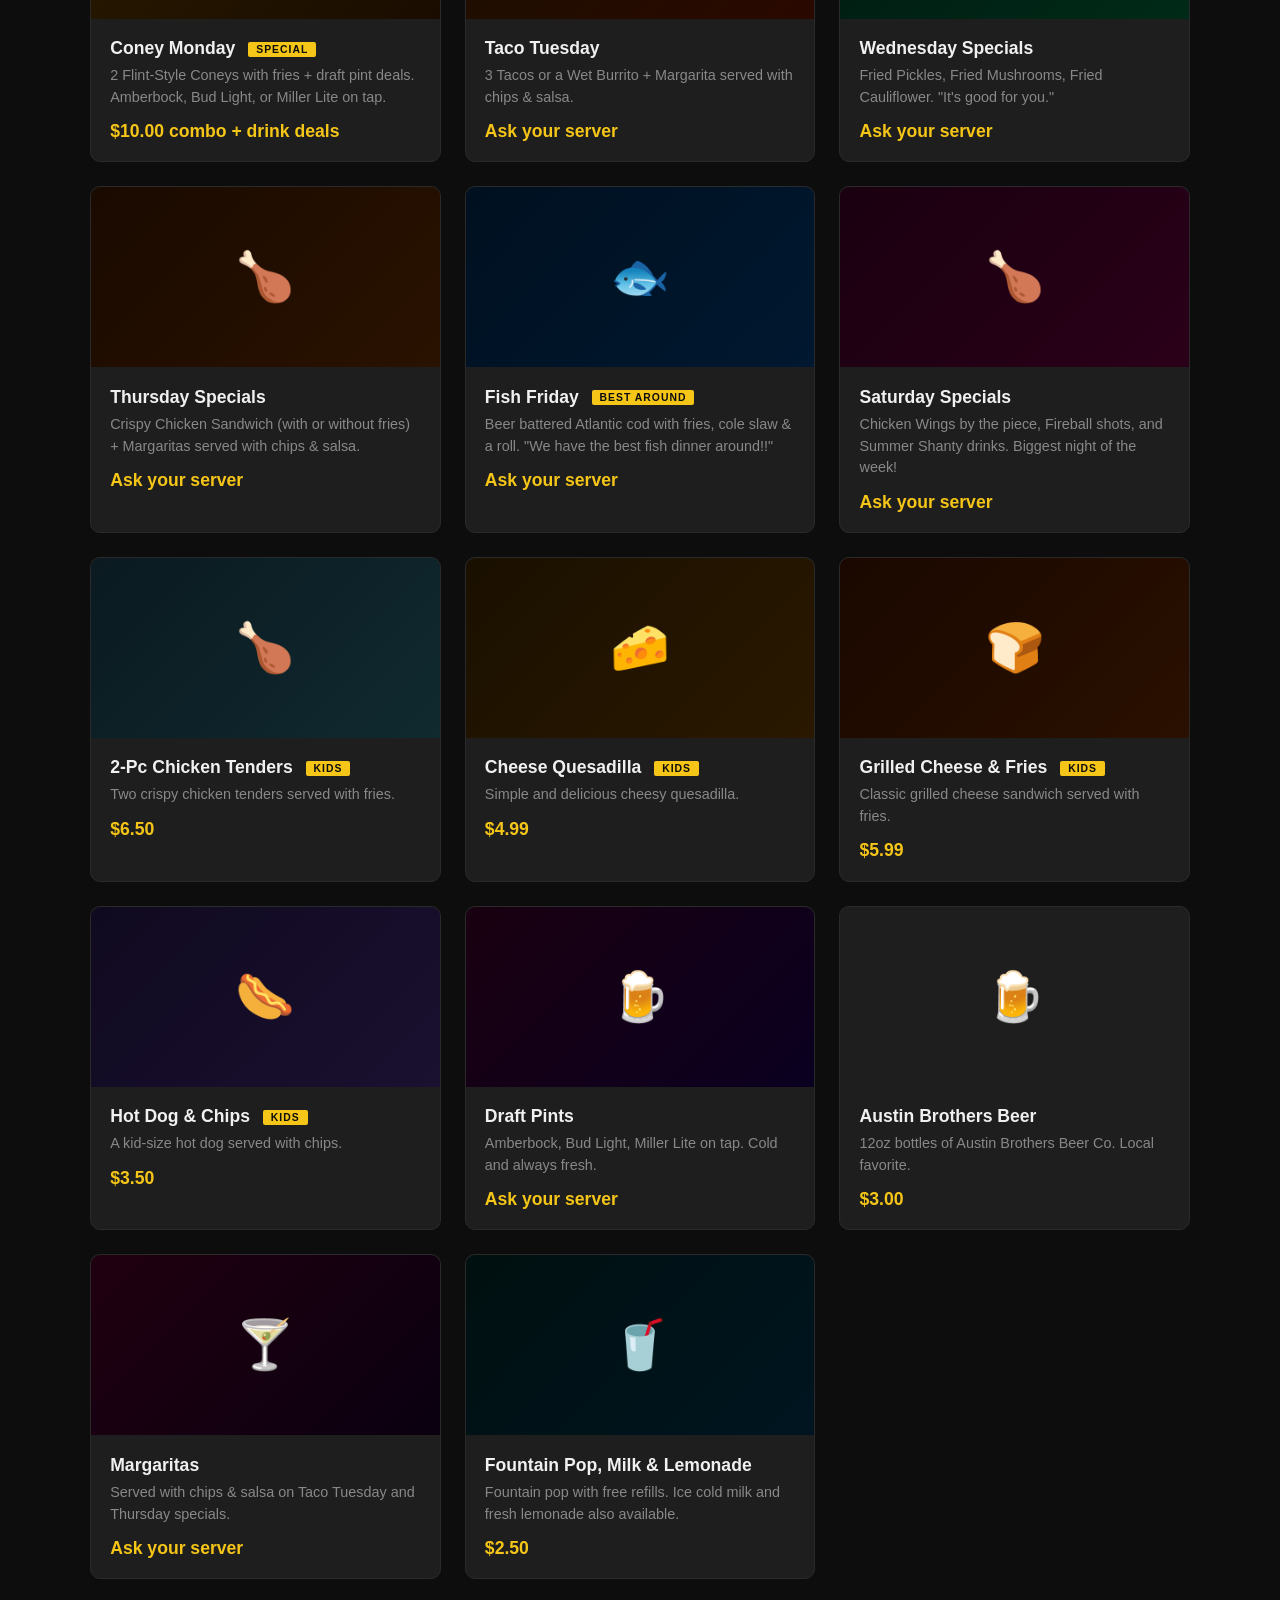
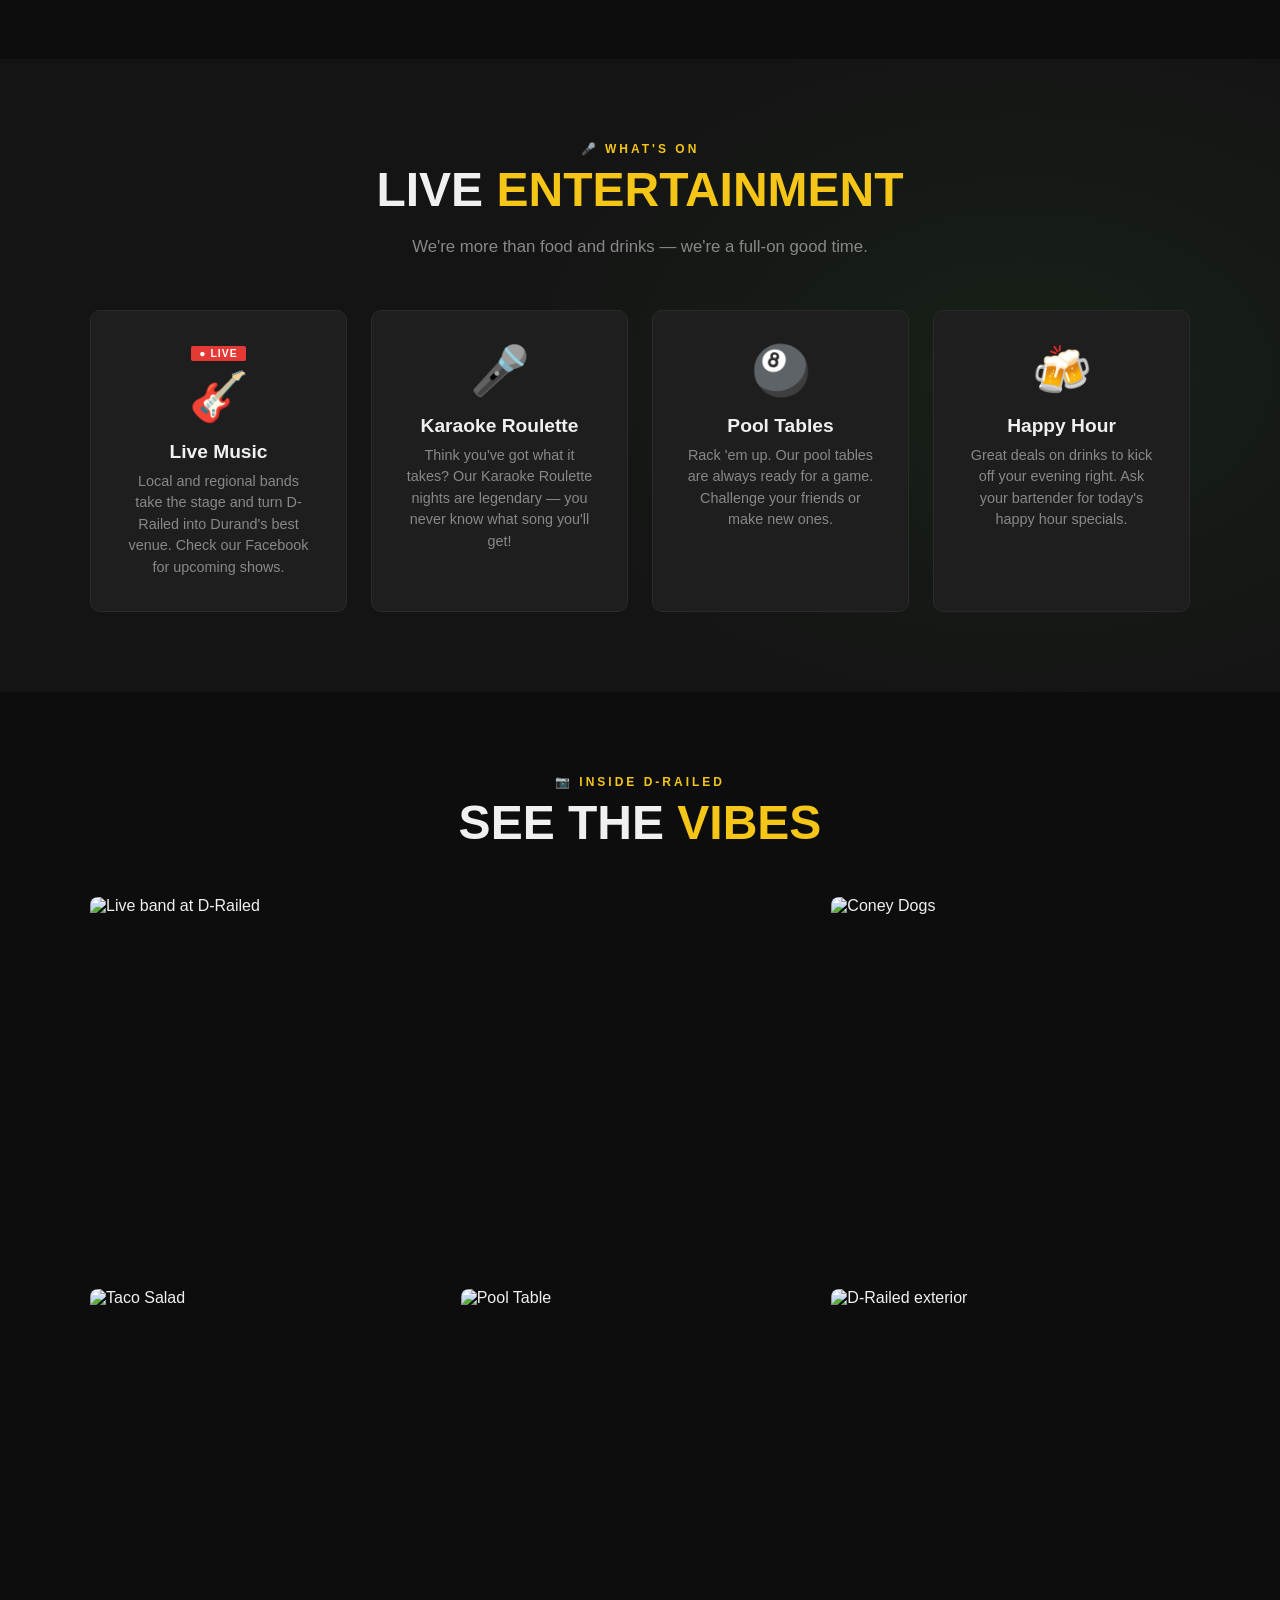
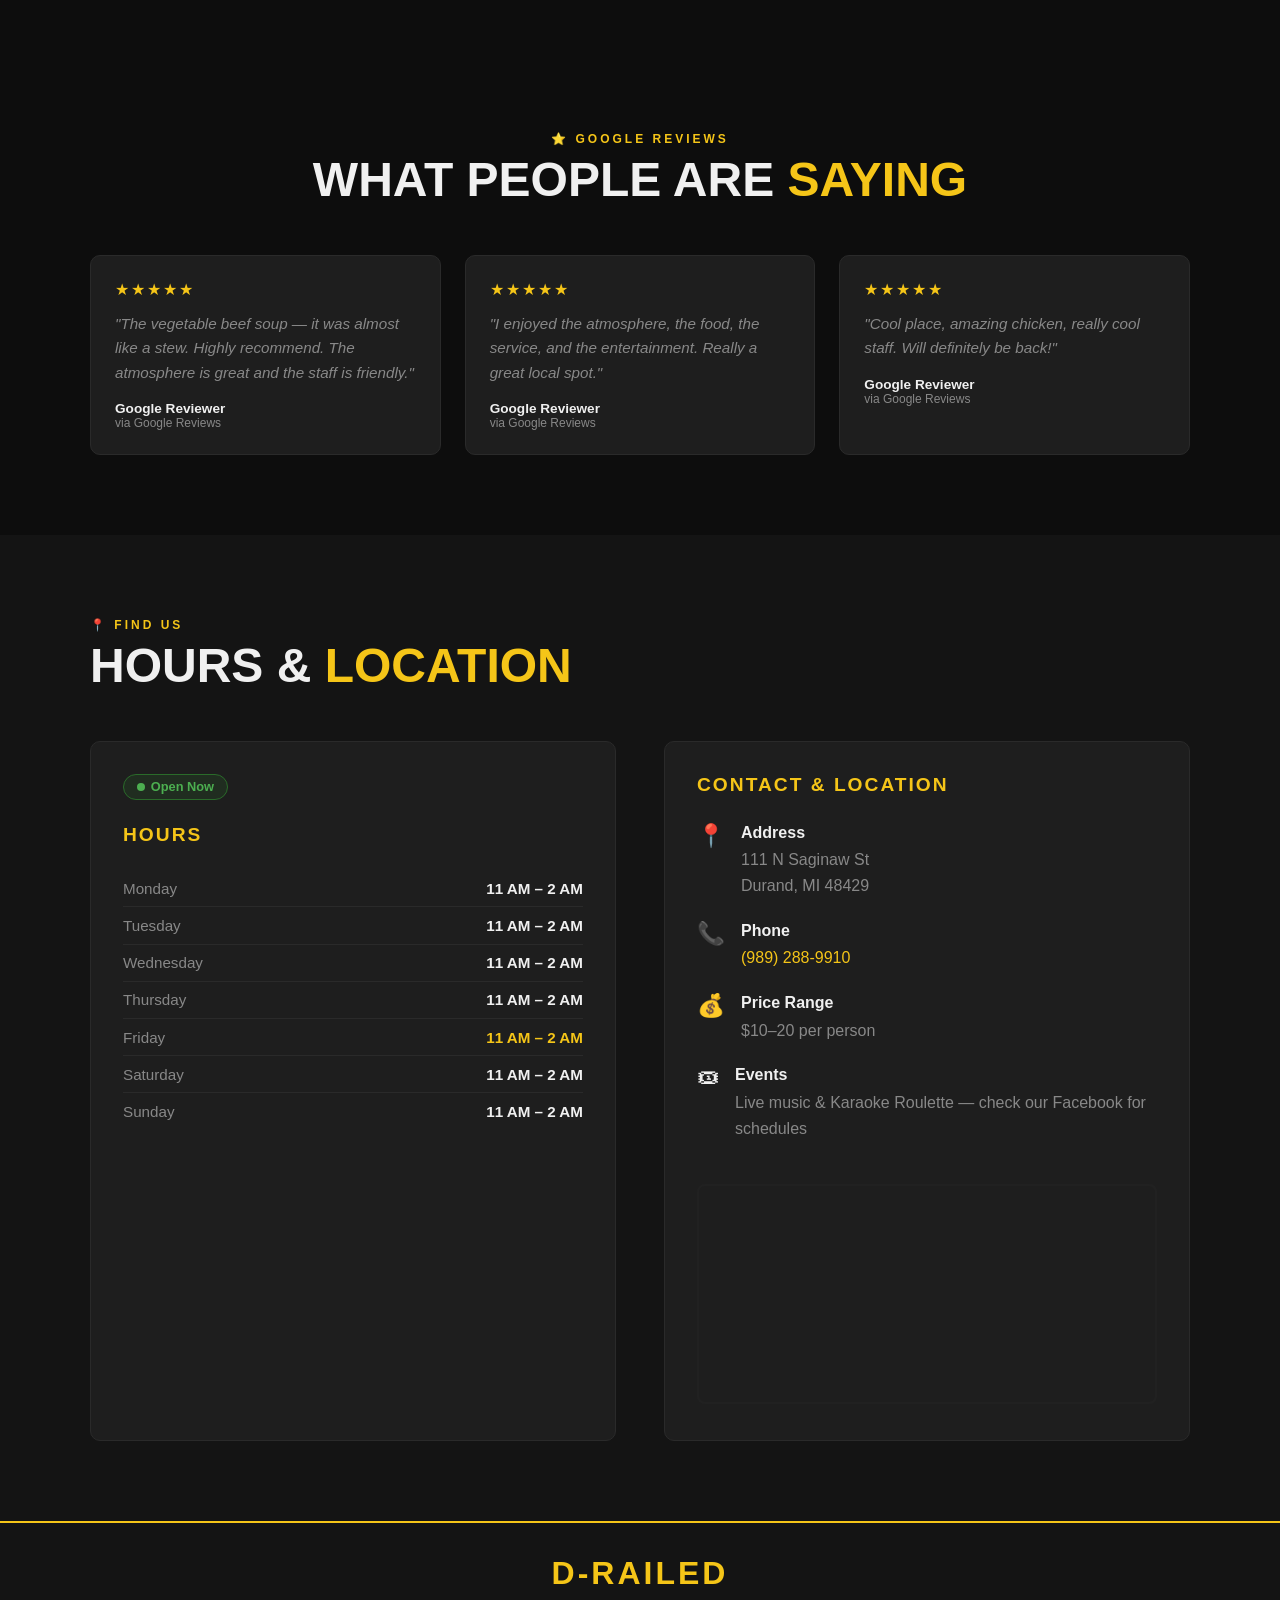
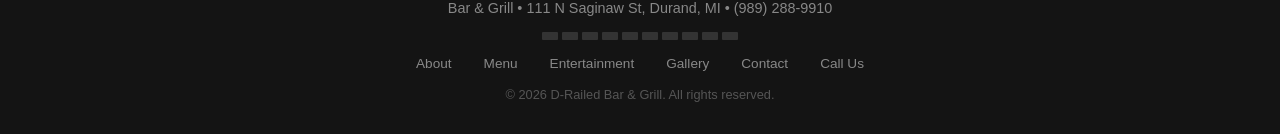
==== commit b2c0dff4: "Add SEO meta tags and LocalBusiness structured data Add description, keywords, Open Graph, Twitter C" ====
--- a/index.html
+++ b/index.html
@@ -3,7 +3,78 @@
 <head>
   <meta charset="UTF-8" />
   <meta name="viewport" content="width=device-width, initial-scale=1.0" />
-  <title>D-Railed Bar & Grill | Durand, MI</title>
+  <title>D-Railed Bar & Grill | Durand, MI | Coney Dogs, Live Music & Happy Hour</title>
+  <meta name="description" content="D-Railed Bar & Grill in Durand, Michigan. Flint-style coney dogs, taco salad, daily food specials, live music, karaoke, pool tables, and happy hour. Open until 2 AM. Call (989) 288-9910." />
+  <meta name="keywords" content="D-Railed Bar and Grill, Durand MI restaurant, Durand bar, coney dogs Durand, live music Durand Michigan, karaoke Durand, happy hour, fish friday Durand, taco tuesday Durand, pool tables, Flint coney" />
+  <meta name="author" content="D-Railed Bar & Grill" />
+  <meta name="robots" content="index, follow" />
+  <link rel="canonical" href="https://richardharmon8976-ai.github.io/drailed/" />
+
+  <!-- Open Graph / Facebook -->
+  <meta property="og:type" content="restaurant.restaurant" />
+  <meta property="og:title" content="D-Railed Bar & Grill | Durand, MI" />
+  <meta property="og:description" content="Durand's favorite local hangout. Coney dogs, daily specials, live music, karaoke, and pool. Open till 2 AM." />
+  <meta property="og:url" content="https://richardharmon8976-ai.github.io/drailed/" />
+  <meta property="og:image" content="https://i.postimg.cc/6qKrwyNS/Screenshot-2026-05-09-at-5-08-04-PM.png" />
+  <meta property="og:locale" content="en_US" />
+
+  <!-- Twitter Card -->
+  <meta name="twitter:card" content="summary_large_image" />
+  <meta name="twitter:title" content="D-Railed Bar & Grill | Durand, MI" />
+  <meta name="twitter:description" content="Durand's favorite local hangout. Coney dogs, daily specials, live music, karaoke, and pool." />
+  <meta name="twitter:image" content="https://i.postimg.cc/6qKrwyNS/Screenshot-2026-05-09-at-5-08-04-PM.png" />
+
+  <!-- Geo tags for local SEO -->
+  <meta name="geo.region" content="US-MI" />
+  <meta name="geo.placename" content="Durand" />
+  <meta name="geo.position" content="42.9155;-84.0019" />
+  <meta name="ICBM" content="42.9155, -84.0019" />
+
+  <!-- LocalBusiness Structured Data for Google -->
+  <script type="application/ld+json">
+  {
+    "@context": "https://schema.org",
+    "@type": "BarOrPub",
+    "name": "D-Railed Bar & Grill",
+    "image": "https://i.postimg.cc/6qKrwyNS/Screenshot-2026-05-09-at-5-08-04-PM.png",
+    "description": "Casual tavern in Durand, Michigan offering Flint-style coney dogs, comfort food, daily specials, happy hour, live music, karaoke, and pool tables.",
+    "url": "https://richardharmon8976-ai.github.io/drailed/",
+    "telephone": "+1-989-288-9910",
+    "priceRange": "$10-$20",
+    "servesCuisine": ["American", "Bar Food", "Comfort Food"],
+    "address": {
+      "@type": "PostalAddress",
+      "streetAddress": "111 N Saginaw St",
+      "addressLocality": "Durand",
+      "addressRegion": "MI",
+      "postalCode": "48429",
+      "addressCountry": "US"
+    },
+    "geo": {
+      "@type": "GeoCoordinates",
+      "latitude": 42.9155,
+      "longitude": -84.0019
+    },
+    "openingHoursSpecification": [{
+      "@type": "OpeningHoursSpecification",
+      "dayOfWeek": ["Monday","Tuesday","Wednesday","Thursday","Friday","Saturday","Sunday"],
+      "opens": "11:00",
+      "closes": "02:00"
+    }],
+    "aggregateRating": {
+      "@type": "AggregateRating",
+      "ratingValue": "4.3",
+      "reviewCount": "435"
+    },
+    "amenityFeature": [
+      {"@type": "LocationFeatureSpecification", "name": "Live Music"},
+      {"@type": "LocationFeatureSpecification", "name": "Karaoke"},
+      {"@type": "LocationFeatureSpecification", "name": "Pool Tables"},
+      {"@type": "LocationFeatureSpecification", "name": "Happy Hour"}
+    ],
+    "hasMenu": "https://richardharmon8976-ai.github.io/drailed/#menu"
+  }
+  </script>
   <style>
     /* ── Reset & Base ── */
     *, *::before, *::after { box-sizing: border-box; margin: 0; padding: 0; }
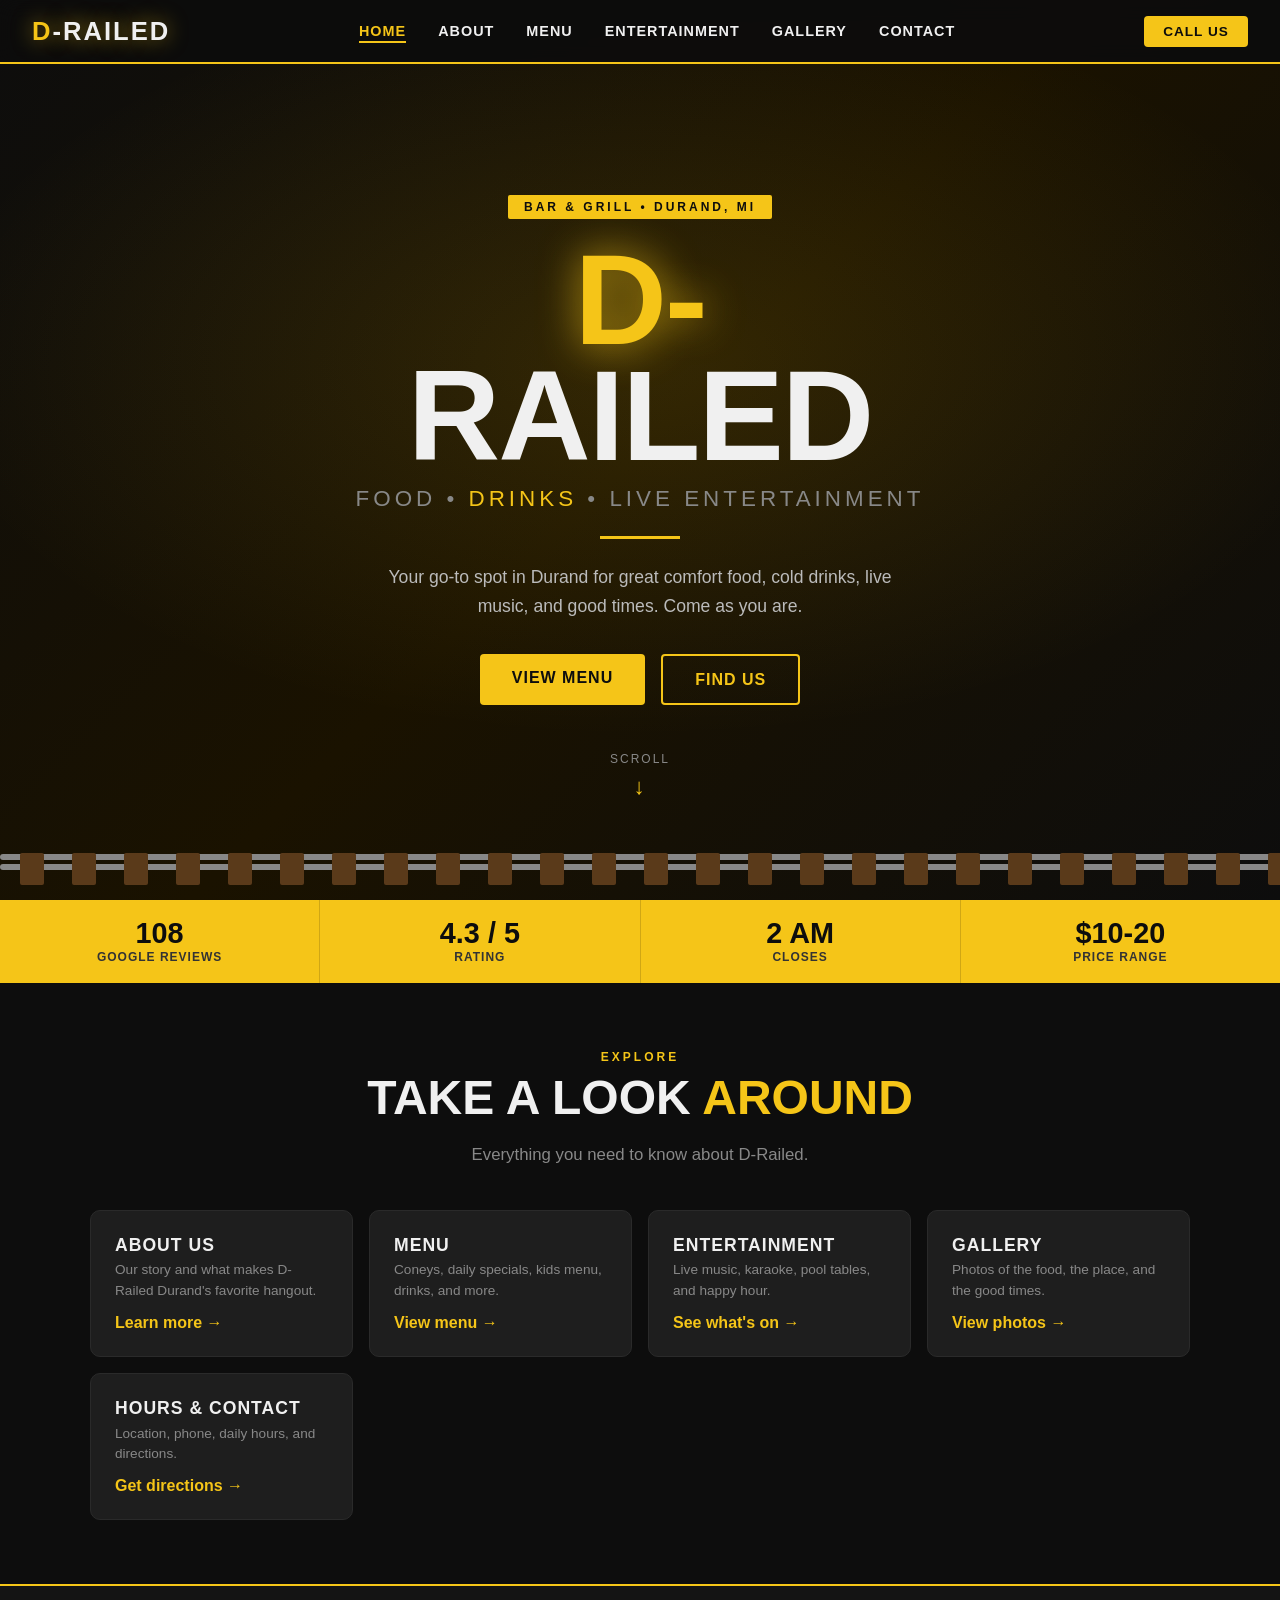
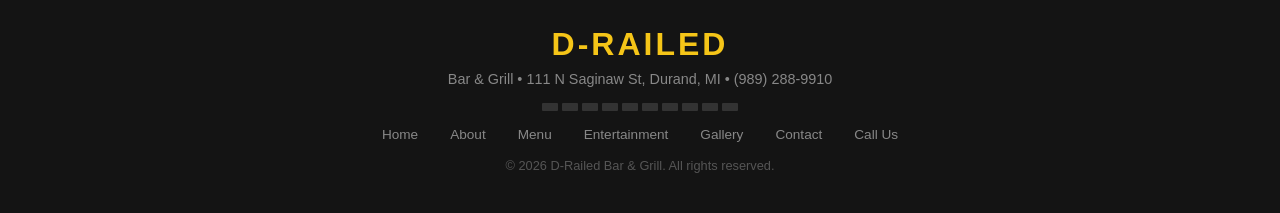
==== commit e74c7a41: "Restructure into multi-page site, remove emojis, fix image labels Split the single-page site into 6 " ====
--- a/index.html
+++ b/index.html
@@ -3,42 +3,30 @@
 <head>
   <meta charset="UTF-8" />
   <meta name="viewport" content="width=device-width, initial-scale=1.0" />
-  <title>D-Railed Bar & Grill | Durand, MI | Coney Dogs, Live Music & Happy Hour</title>
-  <meta name="description" content="D-Railed Bar & Grill in Durand, Michigan. Flint-style coney dogs, taco salad, daily food specials, live music, karaoke, pool tables, and happy hour. Open until 2 AM. Call (989) 288-9910." />
+  <title>D-Railed Bar &amp; Grill | Durand, MI | Coney Dogs, Live Music, Happy Hour</title>
+  <meta name="description" content="D-Railed Bar &amp; Grill in Durand, Michigan. Flint-style coney dogs, taco salad, daily food specials, live music, karaoke, pool tables, and happy hour. Open until 2 AM. Call (989) 288-9910." />
   <meta name="keywords" content="D-Railed Bar and Grill, Durand MI restaurant, Durand bar, coney dogs Durand, live music Durand Michigan, karaoke Durand, happy hour, fish friday Durand, taco tuesday Durand, pool tables, Flint coney" />
-  <meta name="author" content="D-Railed Bar & Grill" />
+  <meta name="author" content="D-Railed Bar &amp; Grill" />
   <meta name="robots" content="index, follow" />
-  <link rel="canonical" href="https://richardharmon8976-ai.github.io/drailed/" />
 
-  <!-- Open Graph / Facebook -->
   <meta property="og:type" content="restaurant.restaurant" />
-  <meta property="og:title" content="D-Railed Bar & Grill | Durand, MI" />
+  <meta property="og:title" content="D-Railed Bar &amp; Grill | Durand, MI" />
   <meta property="og:description" content="Durand's favorite local hangout. Coney dogs, daily specials, live music, karaoke, and pool. Open till 2 AM." />
-  <meta property="og:url" content="https://richardharmon8976-ai.github.io/drailed/" />
-  <meta property="og:image" content="https://i.postimg.cc/6qKrwyNS/Screenshot-2026-05-09-at-5-08-04-PM.png" />
+  <meta property="og:image" content="https://i.postimg.cc/j2kScFvh/Screenshot-2026-05-09-at-5-13-48-PM.png" />
   <meta property="og:locale" content="en_US" />
 
-  <!-- Twitter Card -->
-  <meta name="twitter:card" content="summary_large_image" />
-  <meta name="twitter:title" content="D-Railed Bar & Grill | Durand, MI" />
-  <meta name="twitter:description" content="Durand's favorite local hangout. Coney dogs, daily specials, live music, karaoke, and pool." />
-  <meta name="twitter:image" content="https://i.postimg.cc/6qKrwyNS/Screenshot-2026-05-09-at-5-08-04-PM.png" />
-
-  <!-- Geo tags for local SEO -->
   <meta name="geo.region" content="US-MI" />
   <meta name="geo.placename" content="Durand" />
   <meta name="geo.position" content="42.9155;-84.0019" />
   <meta name="ICBM" content="42.9155, -84.0019" />
 
-  <!-- LocalBusiness Structured Data for Google -->
   <script type="application/ld+json">
   {
     "@context": "https://schema.org",
     "@type": "BarOrPub",
     "name": "D-Railed Bar & Grill",
-    "image": "https://i.postimg.cc/6qKrwyNS/Screenshot-2026-05-09-at-5-08-04-PM.png",
+    "image": "https://i.postimg.cc/j2kScFvh/Screenshot-2026-05-09-at-5-13-48-PM.png",
     "description": "Casual tavern in Durand, Michigan offering Flint-style coney dogs, comfort food, daily specials, happy hour, live music, karaoke, and pool tables.",
-    "url": "https://richardharmon8976-ai.github.io/drailed/",
     "telephone": "+1-989-288-9910",
     "priceRange": "$10-$20",
     "servesCuisine": ["American", "Bar Food", "Comfort Food"],
@@ -65,579 +53,43 @@
       "@type": "AggregateRating",
       "ratingValue": "4.3",
       "reviewCount": "435"
-    },
-    "amenityFeature": [
-      {"@type": "LocationFeatureSpecification", "name": "Live Music"},
-      {"@type": "LocationFeatureSpecification", "name": "Karaoke"},
-      {"@type": "LocationFeatureSpecification", "name": "Pool Tables"},
-      {"@type": "LocationFeatureSpecification", "name": "Happy Hour"}
-    ],
-    "hasMenu": "https://richardharmon8976-ai.github.io/drailed/#menu"
+    }
   }
   </script>
-  <style>
-    /* ── Reset & Base ── */
-    *, *::before, *::after { box-sizing: border-box; margin: 0; padding: 0; }
-    :root {
-      --yellow: #F5C518;
-      --yellow-dark: #d4a917;
-      --black: #0d0d0d;
-      --dark: #141414;
-      --dark2: #1e1e1e;
-      --green: #2a6b2a;
-      --white: #f0f0f0;
-      --gray: #888;
-    }
-    html { scroll-behavior: smooth; }
-    body {
-      font-family: 'Segoe UI', Arial, sans-serif;
-      background: var(--black);
-      color: var(--white);
-      overflow-x: hidden;
-    }
 
-    /* ── Scrollbar ── */
-    ::-webkit-scrollbar { width: 6px; }
-    ::-webkit-scrollbar-track { background: var(--dark); }
-    ::-webkit-scrollbar-thumb { background: var(--yellow); border-radius: 3px; }
-
-    /* ── NAV ── */
-    nav {
-      position: fixed; top: 0; left: 0; right: 0; z-index: 1000;
-      display: flex; align-items: center; justify-content: space-between;
-      padding: 0 2rem;
-      height: 64px;
-      background: rgba(13, 13, 13, 0.92);
-      backdrop-filter: blur(10px);
-      border-bottom: 2px solid var(--yellow);
-      transition: box-shadow 0.3s;
-    }
-    nav.scrolled { box-shadow: 0 4px 30px rgba(245,197,24,0.25); }
-    .nav-logo {
-      font-size: 1.6rem; font-weight: 900; letter-spacing: 2px;
-      color: var(--yellow);
-      text-transform: uppercase;
-      text-shadow: 0 0 20px rgba(245,197,24,0.6);
-      text-decoration: none;
-    }
-    .nav-logo span { color: var(--white); }
-    .nav-links { display: flex; gap: 2rem; list-style: none; }
-    .nav-links a {
-      color: var(--white); text-decoration: none; font-weight: 600;
-      font-size: 0.9rem; letter-spacing: 1px; text-transform: uppercase;
-      position: relative; padding-bottom: 4px; transition: color 0.2s;
-    }
-    .nav-links a::after {
-      content: ''; position: absolute; bottom: 0; left: 0; right: 100%;
-      height: 2px; background: var(--yellow);
-      transition: right 0.3s ease;
-    }
-    .nav-links a:hover { color: var(--yellow); }
-    .nav-links a:hover::after { right: 0; }
-    .nav-cta {
-      background: var(--yellow); color: var(--black);
-      border: none; padding: 0.5rem 1.2rem; border-radius: 4px;
-      font-weight: 800; font-size: 0.85rem; letter-spacing: 1px;
-      cursor: pointer; text-decoration: none; text-transform: uppercase;
-      transition: transform 0.2s, box-shadow 0.2s;
-    }
-    .nav-cta:hover { transform: translateY(-2px); box-shadow: 0 6px 20px rgba(245,197,24,0.5); }
-    .hamburger { display: none; flex-direction: column; gap: 5px; cursor: pointer; }
-    .hamburger span { display: block; width: 24px; height: 2px; background: var(--yellow); transition: all 0.3s; }
-
-    /* ── HERO ── */
-    #hero {
-      position: relative; height: 100vh; min-height: 600px;
-      display: flex; align-items: center; justify-content: center;
-      overflow: hidden;
-      background: linear-gradient(135deg, #0d0d0d 0%, #1a1200 50%, #0d0d0d 100%);
-    }
-    .hero-bg-glow {
-      position: absolute; inset: 0; pointer-events: none;
-      background: radial-gradient(ellipse 80% 60% at 50% 40%, rgba(245,197,24,0.12) 0%, transparent 70%);
-      animation: glow-pulse 4s ease-in-out infinite;
-    }
-    @keyframes glow-pulse {
-      0%, 100% { opacity: 0.7; }
-      50% { opacity: 1; }
-    }
-
-    /* Moving tracks */
-    .track-layer {
-      position: absolute; bottom: 0; left: 0; right: 0;
-      height: 90px; overflow: hidden; pointer-events: none;
-    }
-    .track-rail {
-      position: absolute; bottom: 30px; left: 0; right: 0; height: 6px;
-      background: #888; border-radius: 3px;
-    }
-    .track-rail:first-child { bottom: 40px; }
-    .track-rail:last-child { bottom: 22px; }
-    .track-ties {
-      position: absolute; bottom: 15px; left: -100%;
-      display: flex; gap: 28px;
-      animation: ties-move 3s linear infinite;
-    }
-    .track-ties span {
-      display: block; width: 24px; height: 32px;
-      background: #5a3a1a; border-radius: 2px; flex-shrink: 0;
-    }
-    @keyframes ties-move {
-      0% { transform: translateX(0); }
-      100% { transform: translateX(50%); }
-    }
-
-    /* Sparks */
-    .sparks { position: absolute; inset: 0; pointer-events: none; }
-    .spark {
-      position: absolute;
-      width: 3px; height: 3px;
-      background: var(--yellow);
-      border-radius: 50%;
-      animation: spark-float linear infinite;
-      opacity: 0;
-    }
-    @keyframes spark-float {
-      0% { transform: translateY(0) translateX(0) scale(1); opacity: 1; }
-      100% { transform: translateY(-120px) translateX(var(--dx, 40px)) scale(0); opacity: 0; }
-    }
-
-    .hero-content {
-      position: relative; z-index: 2;
-      text-align: center; padding: 2rem;
-    }
-    .hero-tag {
-      display: inline-block;
-      background: var(--yellow); color: var(--black);
-      font-size: 0.75rem; font-weight: 800; letter-spacing: 3px;
-      text-transform: uppercase; padding: 0.3rem 1rem; border-radius: 2px;
-      margin-bottom: 1.5rem;
-      animation: tag-pop 0.6s ease 0.3s both;
-    }
-    @keyframes tag-pop {
-      from { transform: scale(0.5); opacity: 0; }
-      to { transform: scale(1); opacity: 1; }
-    }
-    .hero-title {
-      font-size: clamp(3.5rem, 10vw, 8rem);
-      font-weight: 900; line-height: 0.9;
-      text-transform: uppercase; letter-spacing: -2px;
-      animation: title-rise 0.9s ease 0.5s both;
-    }
-    .hero-title .d { color: var(--yellow); text-shadow: 0 0 40px rgba(245,197,24,0.8); }
-    .hero-title .railed { color: var(--white); }
-    @keyframes title-rise {
-      from { transform: translateY(60px); opacity: 0; }
-      to { transform: translateY(0); opacity: 1; }
-    }
-    .hero-sub {
-      font-size: clamp(1rem, 2.5vw, 1.4rem);
-      color: var(--gray); letter-spacing: 4px; text-transform: uppercase;
-      margin-top: 0.8rem;
-      animation: title-rise 0.9s ease 0.7s both;
-    }
-    .hero-sub span { color: var(--yellow); }
-    .hero-divider {
-      width: 80px; height: 3px; background: var(--yellow);
-      margin: 1.5rem auto;
-      animation: expand-line 0.8s ease 1s both;
-    }
-    @keyframes expand-line {
-      from { width: 0; }
-      to { width: 80px; }
-    }
-    .hero-desc {
-      font-size: 1.1rem; color: #bbb; max-width: 520px; margin: 0 auto 2rem;
-      line-height: 1.7;
-      animation: title-rise 0.9s ease 1.1s both;
-    }
-    .hero-btns {
-      display: flex; gap: 1rem; justify-content: center; flex-wrap: wrap;
-      animation: title-rise 0.9s ease 1.3s both;
-    }
-    .btn-primary {
-      background: var(--yellow); color: var(--black);
-      border: none; padding: 0.9rem 2rem; border-radius: 4px;
-      font-weight: 800; font-size: 1rem; letter-spacing: 1px;
-      cursor: pointer; text-decoration: none; text-transform: uppercase;
-      transition: transform 0.2s, box-shadow 0.2s;
-      display: inline-block;
-    }
-    .btn-primary:hover { transform: translateY(-3px); box-shadow: 0 8px 30px rgba(245,197,24,0.5); }
-    .btn-outline {
-      background: transparent; color: var(--yellow);
-      border: 2px solid var(--yellow); padding: 0.9rem 2rem; border-radius: 4px;
-      font-weight: 800; font-size: 1rem; letter-spacing: 1px;
-      cursor: pointer; text-decoration: none; text-transform: uppercase;
-      transition: all 0.2s; display: inline-block;
-    }
-    .btn-outline:hover { background: var(--yellow); color: var(--black); transform: translateY(-3px); }
-
-    .hero-scroll {
-      position: absolute; bottom: 100px; left: 50%; transform: translateX(-50%);
-      display: flex; flex-direction: column; align-items: center; gap: 8px;
-      color: var(--gray); font-size: 0.75rem; letter-spacing: 2px; text-transform: uppercase;
-      animation: bounce-down 2s ease infinite;
-    }
-    .hero-scroll .arrow { font-size: 1.4rem; color: var(--yellow); }
-    @keyframes bounce-down {
-      0%, 100% { transform: translateX(-50%) translateY(0); }
-      50% { transform: translateX(-50%) translateY(8px); }
-    }
-
-    /* ── STATS BAR ── */
-    .stats-bar {
-      background: var(--yellow);
-      display: flex; justify-content: center; flex-wrap: wrap;
-    }
-    .stat-item {
-      padding: 1.2rem 2.5rem; text-align: center;
-      border-right: 1px solid rgba(0,0,0,0.15);
-      flex: 1; min-width: 140px;
-    }
-    .stat-item:last-child { border-right: none; }
-    .stat-num { font-size: 1.8rem; font-weight: 900; color: var(--black); line-height: 1; }
-    .stat-label { font-size: 0.75rem; font-weight: 700; color: #333; letter-spacing: 1px; text-transform: uppercase; margin-top: 2px; }
-
-    /* ── SECTION BASE ── */
-    section { padding: 5rem 2rem; }
-    .container { max-width: 1100px; margin: 0 auto; }
-    .section-tag {
-      display: inline-block;
-      color: var(--yellow); font-size: 0.75rem; font-weight: 800;
-      letter-spacing: 3px; text-transform: uppercase;
-      margin-bottom: 0.5rem;
-    }
-    .section-title {
-      font-size: clamp(2rem, 5vw, 3rem);
-      font-weight: 900; text-transform: uppercase; line-height: 1.1;
-      margin-bottom: 1rem;
-    }
-    .section-title em { color: var(--yellow); font-style: normal; }
-    .section-desc { color: var(--gray); font-size: 1.05rem; line-height: 1.7; max-width: 560px; }
-
-    /* ── ABOUT ── */
-    #about { background: var(--dark); }
-    .about-grid {
-      display: grid; grid-template-columns: 1fr 1fr;
-      gap: 4rem; align-items: center; margin-top: 3rem;
-    }
-    .about-img-wrap {
-      position: relative; border-radius: 8px; overflow: hidden;
-    }
-    .about-img {
-      width: 100%; aspect-ratio: 4/3; object-fit: cover;
-      border-radius: 8px;
-      border: 3px solid var(--yellow);
-      display: block;
-    }
-    .about-img-placeholder {
-      width: 100%; aspect-ratio: 4/3;
-      background: linear-gradient(135deg, #1a1200, #2a2000);
-      border-radius: 8px; border: 3px solid var(--yellow);
-      display: flex; align-items: center; justify-content: center;
-      font-size: 4rem; color: var(--yellow); opacity: 0.4;
-    }
-    .about-badge {
-      position: absolute; bottom: -16px; right: -16px;
-      width: 90px; height: 90px; border-radius: 50%;
-      background: var(--yellow); color: var(--black);
-      display: flex; flex-direction: column; align-items: center; justify-content: center;
-      font-weight: 900; line-height: 1; box-shadow: 0 4px 20px rgba(245,197,24,0.5);
-      animation: spin-slow 8s linear infinite;
-    }
-    @keyframes spin-slow {
-      from { transform: rotate(0deg); }
-      to { transform: rotate(360deg); }
-    }
-    .about-badge .num { font-size: 1.6rem; }
-    .about-badge .txt { font-size: 0.55rem; letter-spacing: 1px; text-align: center; }
-    .about-text h3 { font-size: 1.8rem; font-weight: 900; margin-bottom: 1rem; }
-    .about-text p { color: var(--gray); line-height: 1.8; margin-bottom: 1rem; }
-    .feature-pills { display: flex; flex-wrap: wrap; gap: 0.6rem; margin-top: 1.5rem; }
-    .pill {
-      background: rgba(245,197,24,0.1); border: 1px solid rgba(245,197,24,0.3);
-      color: var(--yellow); padding: 0.4rem 1rem; border-radius: 20px;
-      font-size: 0.85rem; font-weight: 700;
-      transition: all 0.2s;
-    }
-    .pill:hover { background: var(--yellow); color: var(--black); }
-
-    /* ── MENU ── */
-    #menu { background: var(--black); }
-    .menu-tabs {
-      display: flex; gap: 0.5rem; flex-wrap: wrap; margin: 2rem 0;
-    }
-    .tab {
-      padding: 0.5rem 1.2rem; border-radius: 4px; cursor: pointer;
-      background: var(--dark2); color: var(--gray); border: 1px solid #333;
-      font-weight: 700; font-size: 0.85rem; letter-spacing: 1px; text-transform: uppercase;
-      transition: all 0.2s;
-    }
-    .tab.active { background: var(--yellow); color: var(--black); border-color: var(--yellow); }
-    .tab:hover:not(.active) { border-color: var(--yellow); color: var(--yellow); }
-    .menu-grid {
-      display: grid; grid-template-columns: repeat(auto-fill, minmax(300px, 1fr));
-      gap: 1.5rem;
-    }
-    .menu-card {
-      background: var(--dark2); border-radius: 10px; overflow: hidden;
-      border: 1px solid #2a2a2a;
-      transition: transform 0.3s, border-color 0.3s, box-shadow 0.3s;
-      cursor: default;
-    }
-    .menu-card:hover {
-      transform: translateY(-6px);
-      border-color: var(--yellow);
-      box-shadow: 0 12px 40px rgba(245,197,24,0.2);
-    }
-    .menu-card-img {
-      width: 100%; height: 180px; object-fit: cover; display: block;
-    }
-    .menu-card-img-placeholder {
-      width: 100%; height: 180px;
-      display: flex; align-items: center; justify-content: center;
-      font-size: 3rem;
-    }
-    .menu-card-body { padding: 1.2rem; }
-    .menu-card-name { font-size: 1.1rem; font-weight: 800; margin-bottom: 0.4rem; }
-    .menu-card-desc { color: var(--gray); font-size: 0.9rem; line-height: 1.5; margin-bottom: 0.8rem; }
-    .menu-card-price { color: var(--yellow); font-weight: 900; font-size: 1.1rem; }
-    .menu-card-badge {
-      display: inline-block; background: var(--yellow); color: var(--black);
-      font-size: 0.65rem; font-weight: 800; letter-spacing: 1px; text-transform: uppercase;
-      padding: 2px 8px; border-radius: 2px; margin-left: 0.5rem; vertical-align: middle;
-    }
-
-    /* ── ENTERTAINMENT ── */
-    #entertainment { background: var(--dark); position: relative; overflow: hidden; }
-    .ent-bg {
-      position: absolute; inset: 0; pointer-events: none;
-      background: radial-gradient(ellipse 60% 80% at 80% 50%, rgba(42,107,42,0.15) 0%, transparent 70%);
-    }
-    .ent-grid {
-      display: grid; grid-template-columns: repeat(auto-fill, minmax(240px, 1fr));
-      gap: 1.5rem; margin-top: 3rem;
-    }
-    .ent-card {
-      background: var(--dark2); border-radius: 10px; padding: 2rem;
-      border: 1px solid #2a2a2a; text-align: center;
-      transition: all 0.3s; position: relative; overflow: hidden;
-    }
-    .ent-card::before {
-      content: ''; position: absolute; top: 0; left: -100%; width: 100%; height: 3px;
-      background: var(--yellow); transition: left 0.4s ease;
-    }
-    .ent-card:hover::before { left: 0; }
-    .ent-card:hover { transform: translateY(-4px); box-shadow: 0 10px 30px rgba(0,0,0,0.4); border-color: #3a3a3a; }
-    .ent-icon {
-      font-size: 3rem; margin-bottom: 1rem; display: block;
-      animation: float-icon 3s ease-in-out infinite;
-    }
-    .ent-card:nth-child(2) .ent-icon { animation-delay: 0.5s; }
-    .ent-card:nth-child(3) .ent-icon { animation-delay: 1s; }
-    .ent-card:nth-child(4) .ent-icon { animation-delay: 1.5s; }
-    @keyframes float-icon {
-      0%, 100% { transform: translateY(0); }
-      50% { transform: translateY(-8px); }
-    }
-    .ent-card h3 { font-size: 1.2rem; font-weight: 800; margin-bottom: 0.5rem; }
-    .ent-card p { color: var(--gray); font-size: 0.9rem; line-height: 1.5; }
-    .ent-live-tag {
-      display: inline-block; background: #e53935; color: #fff;
-      font-size: 0.65rem; font-weight: 800; letter-spacing: 1px;
-      padding: 2px 8px; border-radius: 2px; text-transform: uppercase;
-      margin-bottom: 0.5rem; animation: blink 1.5s ease-in-out infinite;
-    }
-    @keyframes blink { 0%, 100% { opacity: 1; } 50% { opacity: 0.4; } }
-
-    /* Music notes floating */
-    .music-notes { position: absolute; inset: 0; pointer-events: none; overflow: hidden; }
-    .note {
-      position: absolute; font-size: 1.4rem; color: var(--yellow); opacity: 0;
-      animation: note-rise linear infinite;
-    }
-    @keyframes note-rise {
-      0% { transform: translateY(100%) rotate(0deg); opacity: 0.6; }
-      100% { transform: translateY(-200px) rotate(20deg); opacity: 0; }
-    }
-
-    /* ── GALLERY ── */
-    #gallery { background: var(--black); }
-    .gallery-grid {
-      display: grid;
-      grid-template-columns: repeat(3, 1fr);
-      grid-template-rows: auto;
-      gap: 12px;
-      margin-top: 3rem;
-    }
-    .gallery-item {
-      border-radius: 8px; overflow: hidden; position: relative;
-      cursor: pointer;
-    }
-    .gallery-item:first-child { grid-column: span 2; }
-    .gallery-item img {
-      width: 100%; height: 280px; object-fit: cover;
-      display: block; transition: transform 0.4s;
-    }
-    .gallery-item:first-child img { height: 380px; }
-    .gallery-item:hover img { transform: scale(1.05); }
-    .gallery-overlay {
-      position: absolute; inset: 0;
-      background: linear-gradient(to top, rgba(0,0,0,0.7), transparent);
-      opacity: 0; transition: opacity 0.3s;
-      display: flex; align-items: flex-end; padding: 1rem;
-    }
-    .gallery-item:hover .gallery-overlay { opacity: 1; }
-    .gallery-overlay span { color: var(--yellow); font-weight: 800; font-size: 0.9rem; letter-spacing: 1px; text-transform: uppercase; }
-    .gallery-img-placeholder {
-      width: 100%; background: var(--dark2);
-      display: flex; align-items: center; justify-content: center;
-      font-size: 2.5rem; color: var(--yellow); opacity: 0.3;
-    }
-
-    /* ── HOURS / CONTACT ── */
-    #contact { background: var(--dark); }
-    .contact-grid {
-      display: grid; grid-template-columns: 1fr 1fr;
-      gap: 3rem; margin-top: 3rem;
-    }
-    .hours-card, .info-card {
-      background: var(--dark2); border-radius: 10px; padding: 2rem;
-      border: 1px solid #2a2a2a;
-    }
-    .hours-card h3, .info-card h3 {
-      font-size: 1.2rem; font-weight: 800; text-transform: uppercase;
-      letter-spacing: 2px; margin-bottom: 1.5rem; color: var(--yellow);
-    }
-    .hours-row {
-      display: flex; justify-content: space-between; align-items: center;
-      padding: 0.6rem 0; border-bottom: 1px solid #2a2a2a;
-      font-size: 0.95rem;
-    }
-    .hours-row:last-child { border-bottom: none; }
-    .hours-day { color: var(--gray); }
-    .hours-time { font-weight: 700; }
-    .hours-time.today { color: var(--yellow); }
-    .open-badge {
-      display: inline-flex; align-items: center; gap: 6px;
-      background: rgba(42,107,42,0.2); border: 1px solid #2a6b2a;
-      color: #4caf50; padding: 0.3rem 0.8rem; border-radius: 20px;
-      font-size: 0.8rem; font-weight: 700; margin-bottom: 1.5rem;
-    }
-    .open-dot {
-      width: 8px; height: 8px; background: #4caf50; border-radius: 50%;
-      animation: pulse-dot 1.5s ease infinite;
-    }
-    @keyframes pulse-dot {
-      0%, 100% { transform: scale(1); opacity: 1; }
-      50% { transform: scale(1.4); opacity: 0.6; }
-    }
-    .info-item { display: flex; gap: 1rem; margin-bottom: 1.2rem; align-items: flex-start; }
-    .info-icon { font-size: 1.4rem; flex-shrink: 0; margin-top: 2px; }
-    .info-text { color: var(--gray); line-height: 1.6; }
-    .info-text strong { color: var(--white); display: block; margin-bottom: 2px; }
-    .info-text a { color: var(--yellow); text-decoration: none; }
-    .info-text a:hover { text-decoration: underline; }
-    .map-embed {
-      width: 100%; height: 220px; border-radius: 8px; border: 2px solid #2a2a2a;
-      margin-top: 1.5rem; filter: grayscale(60%) contrast(1.1);
-      transition: filter 0.3s;
-    }
-    .map-embed:hover { filter: grayscale(0%); }
-
-    /* ── REVIEWS ── */
-    #reviews { background: var(--black); }
-    .reviews-grid { display: grid; grid-template-columns: repeat(auto-fill, minmax(300px, 1fr)); gap: 1.5rem; margin-top: 3rem; }
-    .review-card {
-      background: var(--dark2); border-radius: 10px; padding: 1.5rem;
-      border: 1px solid #2a2a2a;
-      transition: border-color 0.3s, transform 0.3s;
-    }
-    .review-card:hover { border-color: var(--yellow); transform: translateY(-4px); }
-    .stars { color: var(--yellow); font-size: 1rem; margin-bottom: 0.8rem; letter-spacing: 2px; }
-    .review-text { color: var(--gray); font-size: 0.95rem; line-height: 1.6; font-style: italic; margin-bottom: 1rem; }
-    .review-author { font-weight: 800; font-size: 0.85rem; color: var(--white); }
-    .review-source { font-size: 0.75rem; color: var(--gray); }
-
-    /* ── FOOTER ── */
-    footer {
-      background: var(--dark); border-top: 2px solid var(--yellow);
-      padding: 2rem; text-align: center;
-    }
-    .footer-logo { font-size: 2rem; font-weight: 900; color: var(--yellow); text-transform: uppercase; letter-spacing: 3px; margin-bottom: 0.5rem; }
-    .footer-tagline { color: var(--gray); font-size: 0.9rem; margin-bottom: 1rem; }
-    .footer-links { display: flex; justify-content: center; gap: 2rem; flex-wrap: wrap; margin-bottom: 1rem; }
-    .footer-links a { color: var(--gray); text-decoration: none; font-size: 0.85rem; transition: color 0.2s; }
-    .footer-links a:hover { color: var(--yellow); }
-    .footer-copy { color: #555; font-size: 0.8rem; }
-    .footer-track {
-      display: flex; justify-content: center; align-items: center; gap: 4px;
-      margin: 1rem 0;
-    }
-    .footer-track span { display: inline-block; width: 16px; height: 8px; background: #333; border-radius: 1px; }
-
-    /* ── SCROLL ANIMATIONS ── */
-    .reveal { opacity: 0; transform: translateY(40px); transition: opacity 0.7s ease, transform 0.7s ease; }
-    .reveal.visible { opacity: 1; transform: translateY(0); }
-    .reveal-left { opacity: 0; transform: translateX(-40px); transition: opacity 0.7s ease, transform 0.7s ease; }
-    .reveal-left.visible { opacity: 1; transform: translateX(0); }
-    .reveal-right { opacity: 0; transform: translateX(40px); transition: opacity 0.7s ease, transform 0.7s ease; }
-    .reveal-right.visible { opacity: 1; transform: translateX(0); }
-
-    /* ── RESPONSIVE ── */
-    @media (max-width: 768px) {
-      .nav-links { display: none; }
-      .nav-links.open {
-        display: flex; flex-direction: column;
-        position: fixed; top: 64px; left: 0; right: 0;
-        background: var(--dark); padding: 1.5rem 2rem; gap: 1.5rem;
-        border-bottom: 2px solid var(--yellow);
-      }
-      .hamburger { display: flex; }
-      .nav-cta { display: none; }
-      .about-grid, .contact-grid { grid-template-columns: 1fr; }
-      .gallery-grid { grid-template-columns: 1fr 1fr; }
-      .gallery-item:first-child { grid-column: span 2; }
-    }
-    @media (max-width: 480px) {
-      .gallery-grid { grid-template-columns: 1fr; }
-      .gallery-item:first-child { grid-column: span 1; }
-    }
-  </style>
+  <link rel="stylesheet" href="styles.css" />
 </head>
 <body>
 
-<!-- ── NAV ── -->
 <nav id="nav">
-  <a href="#hero" class="nav-logo">D<span>-Railed</span></a>
+  <a href="index.html" class="nav-logo">D<span>-Railed</span></a>
   <ul class="nav-links" id="navLinks">
-    <li><a href="#about">About</a></li>
-    <li><a href="#menu">Menu</a></li>
-    <li><a href="#entertainment">Entertainment</a></li>
-    <li><a href="#gallery">Gallery</a></li>
-    <li><a href="#contact">Contact</a></li>
+    <li><a href="index.html">Home</a></li>
+    <li><a href="about.html">About</a></li>
+    <li><a href="menu.html">Menu</a></li>
+    <li><a href="entertainment.html">Entertainment</a></li>
+    <li><a href="gallery.html">Gallery</a></li>
+    <li><a href="contact.html">Contact</a></li>
   </ul>
   <a href="tel:9892889910" class="nav-cta">Call Us</a>
-  <div class="hamburger" id="hamburger" onclick="toggleMenu()">
+  <div class="hamburger" onclick="toggleMenu()">
     <span></span><span></span><span></span>
   </div>
 </nav>
 
-<!-- ── HERO ── -->
+<main>
+
 <section id="hero">
   <div class="hero-bg-glow"></div>
   <div class="sparks" id="sparks"></div>
-
   <div class="track-layer">
     <div class="track-rail"></div>
     <div class="track-rail"></div>
-    <div class="track-ties" id="ties">
-    </div>
+    <div class="track-ties" id="ties"></div>
   </div>
 
   <div class="hero-content">
-    <div class="hero-tag">&#x1F37A; Bar &amp; Grill &bull; Durand, MI</div>
+    <div class="hero-tag">Bar &amp; Grill &bull; Durand, MI</div>
     <h1 class="hero-title">
       <div class="d">D-</div>
       <div class="railed">Railed</div>
@@ -648,8 +100,8 @@
       Your go-to spot in Durand for great comfort food, cold drinks, live music, and good times. Come as you are.
     </p>
     <div class="hero-btns">
-      <a href="#menu" class="btn-primary">View Menu</a>
-      <a href="#contact" class="btn-outline">Find Us</a>
+      <a href="menu.html" class="btn-primary">View Menu</a>
+      <a href="contact.html" class="btn-outline">Find Us</a>
     </div>
   </div>
 
@@ -659,14 +111,13 @@
   </div>
 </section>
 
-<!-- ── STATS BAR ── -->
 <div class="stats-bar">
   <div class="stat-item">
     <div class="stat-num" data-count="435">0</div>
     <div class="stat-label">Google Reviews</div>
   </div>
   <div class="stat-item">
-    <div class="stat-num">4.3 &#9733;</div>
+    <div class="stat-num">4.3 / 5</div>
     <div class="stat-label">Rating</div>
   </div>
   <div class="stat-item">
@@ -679,483 +130,45 @@
   </div>
 </div>
 
-<!-- ── ABOUT ── -->
-<section id="about">
+<section>
   <div class="container">
-    <div class="about-grid">
-      <div class="reveal-left">
-        <div class="about-img-wrap">
-          <!-- Replace src with your actual storefront photo path -->
-          <img class="about-img" src="https://i.postimg.cc/6qKrwyNS/Screenshot-2026-05-09-at-5-08-04-PM.png" alt="D-Railed exterior"
-            onerror="this.style.display='none';this.nextElementSibling.style.display='flex'">
-          <div class="about-img-placeholder" style="display:none;">&#x1F37A;</div>
-          <div class="about-badge">
-            <span class="num">4.3</span>
-            <span class="txt">Stars on Google</span>
-          </div>
-        </div>
-      </div>
-      <div class="reveal-right">
-        <span class="section-tag">&#x1F682; About Us</span>
-        <h2 class="section-title">Durand's Favorite <em>Local Hangout</em></h2>
-        <p class="section-desc">
-          D-Railed Bar &amp; Grill is Durand's go-to casual tavern for comfort food done right, cold drinks, and an atmosphere that keeps people coming back. Whether you're grabbing a bite after work or catching a live band on the weekend — we've got you covered.
-        </p>
-        <p class="section-desc" style="margin-top:1rem;">
-          From legendary chili dogs to loaded taco salads and nachos piled high, our kitchen delivers the real stuff. Pair it with happy hour deals and you've got yourself a night to remember.
-        </p>
-        <div class="feature-pills">
-          <span class="pill">&#x1F37A; Happy Hour</span>
-          <span class="pill">&#x1F3B8; Live Music</span>
-          <span class="pill">&#x1F3B6; Karaoke</span>
-          <span class="pill">&#x1F3B1; Pool Tables</span>
-          <span class="pill">&#x1F354; Comfort Food</span>
-          <span class="pill">&#x1F37B; Cold Drinks</span>
-        </div>
-      </div>
+    <div class="reveal" style="text-align:center;">
+      <span class="section-tag">Explore</span>
+      <h2 class="section-title">Take a Look <em>Around</em></h2>
+      <p class="section-desc" style="margin:0 auto;">Everything you need to know about D-Railed.</p>
+    </div>
+    <div class="page-links">
+      <a href="about.html" class="page-link-card reveal">
+        <h4>About Us</h4>
+        <p>Our story and what makes D-Railed Durand's favorite hangout.</p>
+        <span class="arrow">Learn more &rarr;</span>
+      </a>
+      <a href="menu.html" class="page-link-card reveal" style="transition-delay:0.1s">
+        <h4>Menu</h4>
+        <p>Coneys, daily specials, kids menu, drinks, and more.</p>
+        <span class="arrow">View menu &rarr;</span>
+      </a>
+      <a href="entertainment.html" class="page-link-card reveal" style="transition-delay:0.2s">
+        <h4>Entertainment</h4>
+        <p>Live music, karaoke, pool tables, and happy hour.</p>
+        <span class="arrow">See what's on &rarr;</span>
+      </a>
+      <a href="gallery.html" class="page-link-card reveal" style="transition-delay:0.3s">
+        <h4>Gallery</h4>
+        <p>Photos of the food, the place, and the good times.</p>
+        <span class="arrow">View photos &rarr;</span>
+      </a>
+      <a href="contact.html" class="page-link-card reveal" style="transition-delay:0.4s">
+        <h4>Hours &amp; Contact</h4>
+        <p>Location, phone, daily hours, and directions.</p>
+        <span class="arrow">Get directions &rarr;</span>
+      </a>
     </div>
   </div>
 </section>
 
-<!-- ── MENU ── -->
-<section id="menu">
-  <div class="container">
-    <div class="reveal">
-      <span class="section-tag">&#x1F374; What We Serve</span>
-      <h2 class="section-title">The <em>Menu</em></h2>
-      <p class="section-desc">Real comfort food, real prices. Something for everyone.</p>
-    </div>
-    <div class="menu-tabs">
-      <button class="tab active" onclick="filterMenu('all', this)">All</button>
-      <button class="tab" onclick="filterMenu('coneys', this)">Coneys</button>
-      <button class="tab" onclick="filterMenu('food', this)">Food &amp; Sides</button>
-      <button class="tab" onclick="filterMenu('specials', this)">Daily Specials</button>
-      <button class="tab" onclick="filterMenu('kids', this)">Kids Menu</button>
-      <button class="tab" onclick="filterMenu('drinks', this)">Drinks</button>
-    </div>
-    <div class="menu-grid" id="menuGrid">
+</main>
 
-      <!-- CONEYS -->
-      <div class="menu-card reveal" data-cat="coneys">
-        <img class="menu-card-img" src="https://i.postimg.cc/bNBZ9sBy/Screenshot-2026-05-09-at-5-12-39-PM.png" alt="Flint-Style Coney"
-          onerror="this.style.display='none';this.nextElementSibling.style.display='flex'">
-        <div class="menu-card-img-placeholder" style="display:none;background:linear-gradient(135deg,#2a1a00,#1a0d00);">&#x1F32D;</div>
-        <div class="menu-card-body">
-          <div class="menu-card-name">Flint-Style Coney <span class="menu-card-badge">Fan Favorite</span></div>
-          <div class="menu-card-desc">Koegel dogs served with coney sauce, mustard &amp; onions. The real deal.</div>
-          <div class="menu-card-price">$3.99 each &nbsp;|&nbsp; 2 w/ Fries $10.00</div>
-        </div>
-      </div>
-
-      <!-- FOOD -->
-      <div class="menu-card reveal" data-cat="food" style="transition-delay:0.05s">
-        <img class="menu-card-img" src="https://i.postimg.cc/j2kScFvh/Screenshot-2026-05-09-at-5-13-48-PM.png" alt="Taco Salad"
-          onerror="this.style.display='none';this.nextElementSibling.style.display='flex'">
-        <div class="menu-card-img-placeholder" style="display:none;background:linear-gradient(135deg,#0a2000,#1a3000);">&#x1F966;</div>
-        <div class="menu-card-body">
-          <div class="menu-card-name">Taco Salad</div>
-          <div class="menu-card-desc">A mountain of crispy tortilla chips, seasoned beef, shredded cheese, fresh lettuce, tomatoes, and nacho cheese. Served with sour cream.</div>
-          <div class="menu-card-price">See daily specials</div>
-        </div>
-      </div>
-
-      <div class="menu-card reveal" data-cat="food" style="transition-delay:0.1s">
-        <div class="menu-card-img-placeholder" style="background:linear-gradient(135deg,#1a0800,#2a1000);">&#x1F35F;</div>
-        <div class="menu-card-body">
-          <div class="menu-card-name">Chili Cheese Fries</div>
-          <div class="menu-card-desc">Golden fries smothered in chili and melted cheese. Full order only.</div>
-          <div class="menu-card-price">$6.99</div>
-        </div>
-      </div>
-
-      <div class="menu-card reveal" data-cat="food" style="transition-delay:0.15s">
-        <div class="menu-card-img-placeholder" style="background:linear-gradient(135deg,#001020,#001a30);">&#x1F372;</div>
-        <div class="menu-card-body">
-          <div class="menu-card-name">Cup of Chili</div>
-          <div class="menu-card-desc">Hearty house chili served by the cup or bowl.</div>
-          <div class="menu-card-price">$3.50 cup &nbsp;|&nbsp; $4.99 bowl</div>
-        </div>
-      </div>
-
-      <div class="menu-card reveal" data-cat="food" style="transition-delay:0.2s">
-        <div class="menu-card-img-placeholder" style="background:linear-gradient(135deg,#100a20,#200a30);">&#x1F9C5;</div>
-        <div class="menu-card-body">
-          <div class="menu-card-name">Soup of the Day</div>
-          <div class="menu-card-desc">Ask your server what's on today. Our vegetable beef soup is a guest favorite — almost like a stew.</div>
-          <div class="menu-card-price">$3.50 cup &nbsp;|&nbsp; $4.99 bowl</div>
-        </div>
-      </div>
-
-      <div class="menu-card reveal" data-cat="food" style="transition-delay:0.25s">
-        <div class="menu-card-img-placeholder" style="background:linear-gradient(135deg,#1a1000,#2a1800);">&#x1F35F;</div>
-        <div class="menu-card-body">
-          <div class="menu-card-name">Regular Fries</div>
-          <div class="menu-card-desc">Crispy golden fries. Available in half or full order.</div>
-          <div class="menu-card-price">$2.99 half &nbsp;|&nbsp; $4.99 full</div>
-        </div>
-      </div>
-
-      <div class="menu-card reveal" data-cat="food" style="transition-delay:0.3s">
-        <div class="menu-card-img-placeholder" style="background:linear-gradient(135deg,#1a0800,#300a00);">&#x1F360;</div>
-        <div class="menu-card-body">
-          <div class="menu-card-name">Sweet Potato Fries</div>
-          <div class="menu-card-desc">Sweet and crispy. Available in half or full order.</div>
-          <div class="menu-card-price">$3.99 half &nbsp;|&nbsp; $5.99 full</div>
-        </div>
-      </div>
-
-      <div class="menu-card reveal" data-cat="food" style="transition-delay:0.35s">
-        <div class="menu-card-img-placeholder" style="background:linear-gradient(135deg,#0a1a00,#102800);">&#x1F35E;</div>
-        <div class="menu-card-body">
-          <div class="menu-card-name">Beer Battered Fries</div>
-          <div class="menu-card-desc">Fries with a light beer batter coating. Available in half or full order.</div>
-          <div class="menu-card-price">$3.50 half &nbsp;|&nbsp; $5.50 full</div>
-        </div>
-      </div>
-
-      <!-- DAILY SPECIALS -->
-      <div class="menu-card reveal" data-cat="specials" style="transition-delay:0.05s">
-        <div class="menu-card-img-placeholder" style="background:linear-gradient(135deg,#1a0020,#0a0010);font-size:2rem;">&#x1F31E;</div>
-        <div class="menu-card-body">
-          <div class="menu-card-name">Sunday Fun Day</div>
-          <div class="menu-card-desc">Appetizer specials all day plus pint deals. Kick back and enjoy the weekend.</div>
-          <div class="menu-card-price">Ask your server</div>
-        </div>
-      </div>
-
-      <div class="menu-card reveal" data-cat="specials" style="transition-delay:0.1s">
-        <div class="menu-card-img-placeholder" style="background:linear-gradient(135deg,#2a1a00,#1a0d00);">&#x1F32D;</div>
-        <div class="menu-card-body">
-          <div class="menu-card-name">Coney Monday <span class="menu-card-badge">Special</span></div>
-          <div class="menu-card-desc">2 Flint-Style Coneys with fries + draft pint deals. Amberbock, Bud Light, or Miller Lite on tap.</div>
-          <div class="menu-card-price">$10.00 combo + drink deals</div>
-        </div>
-      </div>
-
-      <div class="menu-card reveal" data-cat="specials" style="transition-delay:0.15s">
-        <div class="menu-card-img-placeholder" style="background:linear-gradient(135deg,#1a1000,#2a0800);">&#x1F32E;</div>
-        <div class="menu-card-body">
-          <div class="menu-card-name">Taco Tuesday</div>
-          <div class="menu-card-desc">3 Tacos or a Wet Burrito + Margarita served with chips &amp; salsa.</div>
-          <div class="menu-card-price">Ask your server</div>
-        </div>
-      </div>
-
-      <div class="menu-card reveal" data-cat="specials" style="transition-delay:0.2s">
-        <div class="menu-card-img-placeholder" style="background:linear-gradient(135deg,#001a10,#002a18);">&#x1F9C4;</div>
-        <div class="menu-card-body">
-          <div class="menu-card-name">Wednesday Specials</div>
-          <div class="menu-card-desc">Fried Pickles, Fried Mushrooms, Fried Cauliflower. "It's good for you."</div>
-          <div class="menu-card-price">Ask your server</div>
-        </div>
-      </div>
-
-      <div class="menu-card reveal" data-cat="specials" style="transition-delay:0.25s">
-        <div class="menu-card-img-placeholder" style="background:linear-gradient(135deg,#1a0a00,#2a1200);">&#x1F357;</div>
-        <div class="menu-card-body">
-          <div class="menu-card-name">Thursday Specials</div>
-          <div class="menu-card-desc">Crispy Chicken Sandwich (with or without fries) + Margaritas served with chips &amp; salsa.</div>
-          <div class="menu-card-price">Ask your server</div>
-        </div>
-      </div>
-
-      <div class="menu-card reveal" data-cat="specials" style="transition-delay:0.3s">
-        <div class="menu-card-img-placeholder" style="background:linear-gradient(135deg,#001020,#001830);">&#x1F41F;</div>
-        <div class="menu-card-body">
-          <div class="menu-card-name">Fish Friday <span class="menu-card-badge">Best Around</span></div>
-          <div class="menu-card-desc">Beer battered Atlantic cod with fries, cole slaw &amp; a roll. "We have the best fish dinner around!!"</div>
-          <div class="menu-card-price">Ask your server</div>
-        </div>
-      </div>
-
-      <div class="menu-card reveal" data-cat="specials" style="transition-delay:0.35s">
-        <div class="menu-card-img-placeholder" style="background:linear-gradient(135deg,#1a0010,#2a0018);">&#x1F357;</div>
-        <div class="menu-card-body">
-          <div class="menu-card-name">Saturday Specials</div>
-          <div class="menu-card-desc">Chicken Wings by the piece, Fireball shots, and Summer Shanty drinks. Biggest night of the week!</div>
-          <div class="menu-card-price">Ask your server</div>
-        </div>
-      </div>
-
-      <!-- KIDS -->
-      <div class="menu-card reveal" data-cat="kids" style="transition-delay:0.05s">
-        <div class="menu-card-img-placeholder" style="background:linear-gradient(135deg,#0a1a20,#102a30);">&#x1F357;</div>
-        <div class="menu-card-body">
-          <div class="menu-card-name">2-Pc Chicken Tenders <span class="menu-card-badge">Kids</span></div>
-          <div class="menu-card-desc">Two crispy chicken tenders served with fries.</div>
-          <div class="menu-card-price">$6.50</div>
-        </div>
-      </div>
-
-      <div class="menu-card reveal" data-cat="kids" style="transition-delay:0.1s">
-        <div class="menu-card-img-placeholder" style="background:linear-gradient(135deg,#1a1000,#2a1800);">&#x1F9C0;</div>
-        <div class="menu-card-body">
-          <div class="menu-card-name">Cheese Quesadilla <span class="menu-card-badge">Kids</span></div>
-          <div class="menu-card-desc">Simple and delicious cheesy quesadilla.</div>
-          <div class="menu-card-price">$4.99</div>
-        </div>
-      </div>
-
-      <div class="menu-card reveal" data-cat="kids" style="transition-delay:0.15s">
-        <div class="menu-card-img-placeholder" style="background:linear-gradient(135deg,#1a0800,#2a1000);">&#x1F35E;</div>
-        <div class="menu-card-body">
-          <div class="menu-card-name">Grilled Cheese &amp; Fries <span class="menu-card-badge">Kids</span></div>
-          <div class="menu-card-desc">Classic grilled cheese sandwich served with fries.</div>
-          <div class="menu-card-price">$5.99</div>
-        </div>
-      </div>
-
-      <div class="menu-card reveal" data-cat="kids" style="transition-delay:0.2s">
-        <div class="menu-card-img-placeholder" style="background:linear-gradient(135deg,#100a20,#1a1030);">&#x1F32D;</div>
-        <div class="menu-card-body">
-          <div class="menu-card-name">Hot Dog &amp; Chips <span class="menu-card-badge">Kids</span></div>
-          <div class="menu-card-desc">A kid-size hot dog served with chips.</div>
-          <div class="menu-card-price">$3.50</div>
-        </div>
-      </div>
-
-      <!-- DRINKS -->
-      <div class="menu-card reveal" data-cat="drinks" style="transition-delay:0.05s">
-        <div class="menu-card-img-placeholder" style="background:linear-gradient(135deg,#1a0010,#0a0020);">&#x1F37A;</div>
-        <div class="menu-card-body">
-          <div class="menu-card-name">Draft Pints</div>
-          <div class="menu-card-desc">Amberbock, Bud Light, Miller Lite on tap. Cold and always fresh.</div>
-          <div class="menu-card-price">Ask your server</div>
-        </div>
-      </div>
-
-      <div class="menu-card reveal" data-cat="drinks" style="transition-delay:0.1s">
-        <div class="menu-card-img-placeholder" style="background:linear-gradient(135dec,#1a0010,#0a0010);">&#x1F37A;</div>
-        <div class="menu-card-body">
-          <div class="menu-card-name">Austin Brothers Beer</div>
-          <div class="menu-card-desc">12oz bottles of Austin Brothers Beer Co. Local favorite.</div>
-          <div class="menu-card-price">$3.00</div>
-        </div>
-      </div>
-
-      <div class="menu-card reveal" data-cat="drinks" style="transition-delay:0.15s">
-        <div class="menu-card-img-placeholder" style="background:linear-gradient(135deg,#200010,#0a0010);">&#x1F378;</div>
-        <div class="menu-card-body">
-          <div class="menu-card-name">Margaritas</div>
-          <div class="menu-card-desc">Served with chips &amp; salsa on Taco Tuesday and Thursday specials.</div>
-          <div class="menu-card-price">Ask your server</div>
-        </div>
-      </div>
-
-      <div class="menu-card reveal" data-cat="drinks" style="transition-delay:0.2s">
-        <div class="menu-card-img-placeholder" style="background:linear-gradient(135deg,#001010,#001520);">&#x1F964;</div>
-        <div class="menu-card-body">
-          <div class="menu-card-name">Fountain Pop, Milk &amp; Lemonade</div>
-          <div class="menu-card-desc">Fountain pop with free refills. Ice cold milk and fresh lemonade also available.</div>
-          <div class="menu-card-price">$2.50</div>
-        </div>
-      </div>
-
-    </div>
-  </div>
-</section>
-
-<!-- ── ENTERTAINMENT ── -->
-<section id="entertainment">
-  <div class="ent-bg"></div>
-  <div class="music-notes" id="musicNotes"></div>
-  <div class="container">
-    <div class="reveal" style="text-align:center;">
-      <span class="section-tag">&#x1F3A4; What's On</span>
-      <h2 class="section-title">Live <em>Entertainment</em></h2>
-      <p class="section-desc" style="margin:0 auto;">We're more than food and drinks — we're a full-on good time.</p>
-    </div>
-    <div class="ent-grid">
-
-      <div class="ent-card reveal">
-        <div class="ent-live-tag">&#x25CF; Live</div>
-        <span class="ent-icon">&#x1F3B8;</span>
-        <h3>Live Music</h3>
-        <p>Local and regional bands take the stage and turn D-Railed into Durand's best venue. Check our Facebook for upcoming shows.</p>
-      </div>
-
-      <div class="ent-card reveal" style="transition-delay:0.15s">
-        <span class="ent-icon">&#x1F3A4;</span>
-        <h3>Karaoke Roulette</h3>
-        <p>Think you've got what it takes? Our Karaoke Roulette nights are legendary — you never know what song you'll get!</p>
-      </div>
-
-      <div class="ent-card reveal" style="transition-delay:0.3s">
-        <span class="ent-icon">&#x1F3B1;</span>
-        <h3>Pool Tables</h3>
-        <p>Rack 'em up. Our pool tables are always ready for a game. Challenge your friends or make new ones.</p>
-      </div>
-
-      <div class="ent-card reveal" style="transition-delay:0.45s">
-        <span class="ent-icon">&#x1F37B;</span>
-        <h3>Happy Hour</h3>
-        <p>Great deals on drinks to kick off your evening right. Ask your bartender for today's happy hour specials.</p>
-      </div>
-
-    </div>
-  </div>
-</section>
-
-<!-- ── GALLERY ── -->
-<section id="gallery">
-  <div class="container">
-    <div class="reveal" style="text-align:center;">
-      <span class="section-tag">&#x1F4F7; Inside D-Railed</span>
-      <h2 class="section-title">See the <em>Vibes</em></h2>
-    </div>
-    <div class="gallery-grid">
-
-      <div class="gallery-item reveal">
-        <img src="https://i.postimg.cc/MT6ZSSFj/Screenshot-2026-05-09-at-5-14-51-PM.png" alt="Live band at D-Railed">
-        <div class="gallery-overlay"><span>Live Music</span></div>
-      </div>
-
-      <div class="gallery-item reveal" style="transition-delay:0.1s">
-        <img src="https://i.postimg.cc/bNBZ9sBy/Screenshot-2026-05-09-at-5-12-39-PM.png" alt="Coney Dogs">
-        <div class="gallery-overlay"><span>Coney Dogs</span></div>
-      </div>
-
-      <div class="gallery-item reveal" style="transition-delay:0.2s">
-        <img src="https://i.postimg.cc/j2kScFvh/Screenshot-2026-05-09-at-5-13-48-PM.png" alt="Taco Salad">
-        <div class="gallery-overlay"><span>Taco Salad</span></div>
-      </div>
-
-      <div class="gallery-item reveal" style="transition-delay:0.3s">
-        <img src="https://i.postimg.cc/zB2NYRWJ/Screenshot-2026-05-09-at-5-17-07-PM.png" alt="Pool Table">
-        <div class="gallery-overlay"><span>Pool Tables</span></div>
-      </div>
-
-      <div class="gallery-item reveal" style="transition-delay:0.4s">
-        <img src="https://i.postimg.cc/6qKrwyNS/Screenshot-2026-05-09-at-5-08-04-PM.png" alt="D-Railed exterior">
-        <div class="gallery-overlay"><span>Come On In</span></div>
-      </div>
-
-    </div>
-  </div>
-</section>
-
-<!-- ── REVIEWS ── -->
-<section id="reviews">
-  <div class="container">
-    <div class="reveal" style="text-align:center;">
-      <span class="section-tag">&#x2B50; Google Reviews</span>
-      <h2 class="section-title">What People Are <em>Saying</em></h2>
-    </div>
-    <div class="reviews-grid">
-
-      <div class="review-card reveal">
-        <div class="stars">&#9733;&#9733;&#9733;&#9733;&#9733;</div>
-        <p class="review-text">"The vegetable beef soup — it was almost like a stew. Highly recommend. The atmosphere is great and the staff is friendly."</p>
-        <div class="review-author">Google Reviewer</div>
-        <div class="review-source">via Google Reviews</div>
-      </div>
-
-      <div class="review-card reveal" style="transition-delay:0.15s">
-        <div class="stars">&#9733;&#9733;&#9733;&#9733;&#9733;</div>
-        <p class="review-text">"I enjoyed the atmosphere, the food, the service, and the entertainment. Really a great local spot."</p>
-        <div class="review-author">Google Reviewer</div>
-        <div class="review-source">via Google Reviews</div>
-      </div>
-
-      <div class="review-card reveal" style="transition-delay:0.3s">
-        <div class="stars">&#9733;&#9733;&#9733;&#9733;&#9733;</div>
-        <p class="review-text">"Cool place, amazing chicken, really cool staff. Will definitely be back!"</p>
-        <div class="review-author">Google Reviewer</div>
-        <div class="review-source">via Google Reviews</div>
-      </div>
-
-    </div>
-  </div>
-</section>
-
-<!-- ── CONTACT ── -->
-<section id="contact">
-  <div class="container">
-    <div class="reveal">
-      <span class="section-tag">&#x1F4CD; Find Us</span>
-      <h2 class="section-title">Hours &amp; <em>Location</em></h2>
-    </div>
-    <div class="contact-grid">
-
-      <div class="hours-card reveal">
-        <div class="open-badge">
-          <span class="open-dot"></span>
-          Open Now
-        </div>
-        <h3>Hours</h3>
-        <div class="hours-row">
-          <span class="hours-day">Monday</span>
-          <span class="hours-time">11 AM – 2 AM</span>
-        </div>
-        <div class="hours-row">
-          <span class="hours-day">Tuesday</span>
-          <span class="hours-time">11 AM – 2 AM</span>
-        </div>
-        <div class="hours-row">
-          <span class="hours-day">Wednesday</span>
-          <span class="hours-time">11 AM – 2 AM</span>
-        </div>
-        <div class="hours-row">
-          <span class="hours-day">Thursday</span>
-          <span class="hours-time">11 AM – 2 AM</span>
-        </div>
-        <div class="hours-row">
-          <span class="hours-day">Friday</span>
-          <span class="hours-time today">11 AM – 2 AM</span>
-        </div>
-        <div class="hours-row">
-          <span class="hours-day">Saturday</span>
-          <span class="hours-time">11 AM – 2 AM</span>
-        </div>
-        <div class="hours-row">
-          <span class="hours-day">Sunday</span>
-          <span class="hours-time">11 AM – 2 AM</span>
-        </div>
-      </div>
-
-      <div class="info-card reveal" style="transition-delay:0.2s">
-        <h3>Contact &amp; Location</h3>
-        <div class="info-item">
-          <span class="info-icon">&#x1F4CD;</span>
-          <div class="info-text">
-            <strong>Address</strong>
-            111 N Saginaw St<br>Durand, MI 48429
-          </div>
-        </div>
-        <div class="info-item">
-          <span class="info-icon">&#x1F4DE;</span>
-          <div class="info-text">
-            <strong>Phone</strong>
-            <a href="tel:9892889910">(989) 288-9910</a>
-          </div>
-        </div>
-        <div class="info-item">
-          <span class="info-icon">&#x1F4B0;</span>
-          <div class="info-text">
-            <strong>Price Range</strong>
-            $10–20 per person
-          </div>
-        </div>
-        <div class="info-item">
-          <span class="info-icon">&#x1F39F;</span>
-          <div class="info-text">
-            <strong>Events</strong>
-            Live music &amp; Karaoke Roulette — check our Facebook for schedules
-          </div>
-        </div>
-        <iframe
-          class="map-embed"
-          src="https://www.google.com/maps/embed?pb=!1m18!1m12!1m3!1d2920.7!2d-84.136!3d42.9155!2m3!1f0!2f0!3f0!3m2!1i1024!2i768!4f13.1!3m3!1m2!1s0x8822b4d5e8b9c6ab%3A0x1!2s111+N+Saginaw+St%2C+Durand%2C+MI+48429!5e0!3m2!1sen!2sus!4v1"
-          allowfullscreen="" loading="lazy" referrerpolicy="no-referrer-when-downgrade"
-          title="D-Railed location map">
-        </iframe>
-      </div>
-
-    </div>
-  </div>
-</section>
-
-<!-- ── FOOTER ── -->
 <footer>
   <div class="footer-logo">D-Railed</div>
   <div class="footer-tagline">Bar &amp; Grill &bull; 111 N Saginaw St, Durand, MI &bull; (989) 288-9910</div>
@@ -1164,121 +177,17 @@
     <span></span><span></span><span></span><span></span><span></span>
   </div>
   <div class="footer-links">
-    <a href="#about">About</a>
-    <a href="#menu">Menu</a>
-    <a href="#entertainment">Entertainment</a>
-    <a href="#gallery">Gallery</a>
-    <a href="#contact">Contact</a>
+    <a href="index.html">Home</a>
+    <a href="about.html">About</a>
+    <a href="menu.html">Menu</a>
+    <a href="entertainment.html">Entertainment</a>
+    <a href="gallery.html">Gallery</a>
+    <a href="contact.html">Contact</a>
     <a href="tel:9892889910">Call Us</a>
   </div>
   <div class="footer-copy">&copy; 2026 D-Railed Bar &amp; Grill. All rights reserved.</div>
 </footer>
 
-<script>
-  // ── NAV scroll effect ──
-  const nav = document.getElementById('nav');
-  window.addEventListener('scroll', () => {
-    nav.classList.toggle('scrolled', window.scrollY > 50);
-  });
-
-  // ── Mobile menu ──
-  function toggleMenu() {
-    document.getElementById('navLinks').classList.toggle('open');
-  }
-  document.querySelectorAll('.nav-links a').forEach(a => {
-    a.addEventListener('click', () => document.getElementById('navLinks').classList.remove('open'));
-  });
-
-  // ── Scroll reveal ──
-  const revealEls = document.querySelectorAll('.reveal, .reveal-left, .reveal-right');
-  const revealObs = new IntersectionObserver((entries) => {
-    entries.forEach(e => {
-      if (e.isIntersecting) { e.target.classList.add('visible'); revealObs.unobserve(e.target); }
-    });
-  }, { threshold: 0.12 });
-  revealEls.forEach(el => revealObs.observe(el));
-
-  // ── Menu filter tabs ──
-  function filterMenu(cat, btn) {
-    document.querySelectorAll('.tab').forEach(t => t.classList.remove('active'));
-    btn.classList.add('active');
-    document.querySelectorAll('.menu-card').forEach(card => {
-      const show = cat === 'all' || card.dataset.cat === cat;
-      card.style.display = show ? 'block' : 'none';
-    });
-  }
-
-  // ── Animated counter ──
-  function animateCount(el, target) {
-    let start = 0;
-    const duration = 1800;
-    const step = (timestamp) => {
-      if (!start) start = timestamp;
-      const progress = Math.min((timestamp - start) / duration, 1);
-      el.textContent = Math.floor(progress * target);
-      if (progress < 1) requestAnimationFrame(step);
-      else el.textContent = target;
-    };
-    requestAnimationFrame(step);
-  }
-  const counterObs = new IntersectionObserver((entries) => {
-    entries.forEach(e => {
-      if (e.isIntersecting) {
-        const target = parseInt(e.target.dataset.count);
-        if (target) animateCount(e.target, target);
-        counterObs.unobserve(e.target);
-      }
-    });
-  }, { threshold: 0.5 });
-  document.querySelectorAll('[data-count]').forEach(el => counterObs.observe(el));
-
-  // ── Sparks ──
-  const sparksEl = document.getElementById('sparks');
-  for (let i = 0; i < 30; i++) {
-    const spark = document.createElement('div');
-    spark.className = 'spark';
-    const x = Math.random() * 100;
-    const y = 60 + Math.random() * 30;
-    const dx = (Math.random() - 0.5) * 80;
-    const dur = 2 + Math.random() * 3;
-    const delay = Math.random() * 5;
-    spark.style.cssText = `left:${x}%;top:${y}%;--dx:${dx}px;animation-duration:${dur}s;animation-delay:${delay}s;`;
-    sparksEl.appendChild(spark);
-  }
-
-  // ── Track ties ──
-  const ties = document.getElementById('ties');
-  for (let i = 0; i < 60; i++) {
-    const tie = document.createElement('span');
-    ties.appendChild(tie);
-  }
-
-  // ── Floating music notes ──
-  const notes = ['&#9835;', '&#9833;', '&#9836;', '&#9834;'];
-  const notesEl = document.getElementById('musicNotes');
-  for (let i = 0; i < 15; i++) {
-    const note = document.createElement('div');
-    note.className = 'note';
-    note.innerHTML = notes[Math.floor(Math.random() * notes.length)];
-    const x = Math.random() * 100;
-    const dur = 4 + Math.random() * 6;
-    const delay = Math.random() * 8;
-    note.style.cssText = `left:${x}%;bottom:0;animation-duration:${dur}s;animation-delay:${delay}s;`;
-    notesEl.appendChild(note);
-  }
-
-  // ── Smooth active nav link highlight ──
-  const sections = document.querySelectorAll('section[id]');
-  const navLinks = document.querySelectorAll('.nav-links a');
-  window.addEventListener('scroll', () => {
-    let current = '';
-    sections.forEach(sec => {
-      if (window.scrollY >= sec.offsetTop - 100) current = sec.id;
-    });
-    navLinks.forEach(a => {
-      a.style.color = a.getAttribute('href') === '#' + current ? 'var(--yellow)' : '';
-    });
-  });
-</script>
+<script src="script.js"></script>
 </body>
 </html>
--- a/styles.css
+++ b/styles.css
@@ -0,0 +1,523 @@
+/* ── Reset & Base ── */
+*, *::before, *::after { box-sizing: border-box; margin: 0; padding: 0; }
+:root {
+  --yellow: #F5C518;
+  --yellow-dark: #d4a917;
+  --black: #0d0d0d;
+  --dark: #141414;
+  --dark2: #1e1e1e;
+  --green: #2a6b2a;
+  --white: #f0f0f0;
+  --gray: #888;
+}
+html { scroll-behavior: smooth; }
+body {
+  font-family: 'Segoe UI', Arial, sans-serif;
+  background: var(--black);
+  color: var(--white);
+  overflow-x: hidden;
+  min-height: 100vh;
+  display: flex;
+  flex-direction: column;
+}
+main { flex: 1; }
+
+::-webkit-scrollbar { width: 6px; }
+::-webkit-scrollbar-track { background: var(--dark); }
+::-webkit-scrollbar-thumb { background: var(--yellow); border-radius: 3px; }
+
+/* ── NAV ── */
+nav {
+  position: fixed; top: 0; left: 0; right: 0; z-index: 1000;
+  display: flex; align-items: center; justify-content: space-between;
+  padding: 0 2rem; height: 64px;
+  background: rgba(13, 13, 13, 0.92);
+  backdrop-filter: blur(10px);
+  border-bottom: 2px solid var(--yellow);
+  transition: box-shadow 0.3s;
+}
+nav.scrolled { box-shadow: 0 4px 30px rgba(245,197,24,0.25); }
+.nav-logo {
+  font-size: 1.6rem; font-weight: 900; letter-spacing: 2px;
+  color: var(--yellow); text-transform: uppercase;
+  text-shadow: 0 0 20px rgba(245,197,24,0.6);
+  text-decoration: none;
+}
+.nav-logo span { color: var(--white); }
+.nav-links { display: flex; gap: 2rem; list-style: none; }
+.nav-links a {
+  color: var(--white); text-decoration: none; font-weight: 600;
+  font-size: 0.9rem; letter-spacing: 1px; text-transform: uppercase;
+  position: relative; padding-bottom: 4px; transition: color 0.2s;
+}
+.nav-links a::after {
+  content: ''; position: absolute; bottom: 0; left: 0; right: 100%;
+  height: 2px; background: var(--yellow); transition: right 0.3s ease;
+}
+.nav-links a:hover { color: var(--yellow); }
+.nav-links a:hover::after, .nav-links a.active::after { right: 0; }
+.nav-links a.active { color: var(--yellow); }
+.nav-cta {
+  background: var(--yellow); color: var(--black);
+  border: none; padding: 0.5rem 1.2rem; border-radius: 4px;
+  font-weight: 800; font-size: 0.85rem; letter-spacing: 1px;
+  cursor: pointer; text-decoration: none; text-transform: uppercase;
+  transition: transform 0.2s, box-shadow 0.2s;
+}
+.nav-cta:hover { transform: translateY(-2px); box-shadow: 0 6px 20px rgba(245,197,24,0.5); }
+.hamburger { display: none; flex-direction: column; gap: 5px; cursor: pointer; }
+.hamburger span { display: block; width: 24px; height: 2px; background: var(--yellow); transition: all 0.3s; }
+
+/* ── PAGE HEADER (non-home pages) ── */
+.page-header {
+  padding: 8rem 2rem 3rem;
+  text-align: center;
+  background: linear-gradient(135deg, #0d0d0d 0%, #1a1200 50%, #0d0d0d 100%);
+  border-bottom: 2px solid var(--yellow);
+  position: relative;
+  overflow: hidden;
+}
+.page-header::before {
+  content: '';
+  position: absolute; inset: 0;
+  background: radial-gradient(ellipse 80% 60% at 50% 50%, rgba(245,197,24,0.08) 0%, transparent 70%);
+}
+.page-header-content { position: relative; z-index: 1; }
+.page-header h1 {
+  font-size: clamp(2.2rem, 5vw, 3.5rem);
+  font-weight: 900; text-transform: uppercase; letter-spacing: -1px;
+  margin-bottom: 0.5rem;
+}
+.page-header h1 em { color: var(--yellow); font-style: normal; }
+.page-header .crumb {
+  color: var(--gray); font-size: 0.85rem; letter-spacing: 2px; text-transform: uppercase;
+}
+.page-header .crumb a { color: var(--yellow); text-decoration: none; }
+.page-header .crumb a:hover { text-decoration: underline; }
+
+/* ── HERO ── */
+#hero {
+  position: relative; min-height: 100vh;
+  display: flex; align-items: center; justify-content: center;
+  overflow: hidden;
+  background: linear-gradient(135deg, #0d0d0d 0%, #1a1200 50%, #0d0d0d 100%);
+  padding-top: 64px;
+}
+.hero-bg-glow {
+  position: absolute; inset: 0; pointer-events: none;
+  background: radial-gradient(ellipse 80% 60% at 50% 40%, rgba(245,197,24,0.12) 0%, transparent 70%);
+  animation: glow-pulse 4s ease-in-out infinite;
+}
+@keyframes glow-pulse { 0%, 100% { opacity: 0.7; } 50% { opacity: 1; } }
+
+.track-layer {
+  position: absolute; bottom: 0; left: 0; right: 0;
+  height: 90px; overflow: hidden; pointer-events: none;
+}
+.track-rail {
+  position: absolute; bottom: 30px; left: 0; right: 0; height: 6px;
+  background: #888; border-radius: 3px;
+}
+.track-rail:first-child { bottom: 40px; }
+.track-rail:last-child { bottom: 22px; }
+.track-ties {
+  position: absolute; bottom: 15px; left: -100%;
+  display: flex; gap: 28px;
+  animation: ties-move 3s linear infinite;
+}
+.track-ties span {
+  display: block; width: 24px; height: 32px;
+  background: #5a3a1a; border-radius: 2px; flex-shrink: 0;
+}
+@keyframes ties-move {
+  0% { transform: translateX(0); }
+  100% { transform: translateX(50%); }
+}
+
+.sparks { position: absolute; inset: 0; pointer-events: none; }
+.spark {
+  position: absolute; width: 3px; height: 3px;
+  background: var(--yellow); border-radius: 50%;
+  animation: spark-float linear infinite; opacity: 0;
+}
+@keyframes spark-float {
+  0% { transform: translateY(0) translateX(0) scale(1); opacity: 1; }
+  100% { transform: translateY(-120px) translateX(var(--dx, 40px)) scale(0); opacity: 0; }
+}
+
+.hero-content {
+  position: relative; z-index: 2;
+  text-align: center; padding: 2rem;
+}
+.hero-tag {
+  display: inline-block;
+  background: var(--yellow); color: var(--black);
+  font-size: 0.75rem; font-weight: 800; letter-spacing: 3px;
+  text-transform: uppercase; padding: 0.3rem 1rem; border-radius: 2px;
+  margin-bottom: 1.5rem;
+  animation: tag-pop 0.6s ease 0.3s both;
+}
+@keyframes tag-pop {
+  from { transform: scale(0.5); opacity: 0; }
+  to { transform: scale(1); opacity: 1; }
+}
+.hero-title {
+  font-size: clamp(3.5rem, 10vw, 8rem);
+  font-weight: 900; line-height: 0.9;
+  text-transform: uppercase; letter-spacing: -2px;
+  animation: title-rise 0.9s ease 0.5s both;
+}
+.hero-title .d { color: var(--yellow); text-shadow: 0 0 40px rgba(245,197,24,0.8); }
+.hero-title .railed { color: var(--white); }
+@keyframes title-rise {
+  from { transform: translateY(60px); opacity: 0; }
+  to { transform: translateY(0); opacity: 1; }
+}
+.hero-sub {
+  font-size: clamp(1rem, 2.5vw, 1.4rem);
+  color: var(--gray); letter-spacing: 4px; text-transform: uppercase;
+  margin-top: 0.8rem;
+  animation: title-rise 0.9s ease 0.7s both;
+}
+.hero-sub span { color: var(--yellow); }
+.hero-divider {
+  width: 80px; height: 3px; background: var(--yellow);
+  margin: 1.5rem auto;
+  animation: expand-line 0.8s ease 1s both;
+}
+@keyframes expand-line { from { width: 0; } to { width: 80px; } }
+.hero-desc {
+  font-size: 1.1rem; color: #bbb; max-width: 520px; margin: 0 auto 2rem;
+  line-height: 1.7;
+  animation: title-rise 0.9s ease 1.1s both;
+}
+.hero-btns {
+  display: flex; gap: 1rem; justify-content: center; flex-wrap: wrap;
+  animation: title-rise 0.9s ease 1.3s both;
+}
+
+.btn-primary {
+  background: var(--yellow); color: var(--black);
+  border: none; padding: 0.9rem 2rem; border-radius: 4px;
+  font-weight: 800; font-size: 1rem; letter-spacing: 1px;
+  cursor: pointer; text-decoration: none; text-transform: uppercase;
+  transition: transform 0.2s, box-shadow 0.2s;
+  display: inline-block;
+}
+.btn-primary:hover { transform: translateY(-3px); box-shadow: 0 8px 30px rgba(245,197,24,0.5); }
+.btn-outline {
+  background: transparent; color: var(--yellow);
+  border: 2px solid var(--yellow); padding: 0.9rem 2rem; border-radius: 4px;
+  font-weight: 800; font-size: 1rem; letter-spacing: 1px;
+  cursor: pointer; text-decoration: none; text-transform: uppercase;
+  transition: all 0.2s; display: inline-block;
+}
+.btn-outline:hover { background: var(--yellow); color: var(--black); transform: translateY(-3px); }
+
+.hero-scroll {
+  position: absolute; bottom: 100px; left: 50%; transform: translateX(-50%);
+  display: flex; flex-direction: column; align-items: center; gap: 8px;
+  color: var(--gray); font-size: 0.75rem; letter-spacing: 2px; text-transform: uppercase;
+  animation: bounce-down 2s ease infinite;
+}
+.hero-scroll .arrow { font-size: 1.4rem; color: var(--yellow); }
+@keyframes bounce-down {
+  0%, 100% { transform: translateX(-50%) translateY(0); }
+  50% { transform: translateX(-50%) translateY(8px); }
+}
+
+/* ── STATS BAR ── */
+.stats-bar {
+  background: var(--yellow);
+  display: flex; justify-content: center; flex-wrap: wrap;
+}
+.stat-item {
+  padding: 1.2rem 2.5rem; text-align: center;
+  border-right: 1px solid rgba(0,0,0,0.15);
+  flex: 1; min-width: 140px;
+}
+.stat-item:last-child { border-right: none; }
+.stat-num { font-size: 1.8rem; font-weight: 900; color: var(--black); line-height: 1; }
+.stat-label { font-size: 0.75rem; font-weight: 700; color: #333; letter-spacing: 1px; text-transform: uppercase; margin-top: 2px; }
+
+/* ── SECTION BASE ── */
+section { padding: 4rem 2rem; }
+.container { max-width: 1100px; margin: 0 auto; }
+.section-tag {
+  display: inline-block;
+  color: var(--yellow); font-size: 0.75rem; font-weight: 800;
+  letter-spacing: 3px; text-transform: uppercase;
+  margin-bottom: 0.5rem;
+}
+.section-title {
+  font-size: clamp(2rem, 5vw, 3rem);
+  font-weight: 900; text-transform: uppercase; line-height: 1.1;
+  margin-bottom: 1rem;
+}
+.section-title em { color: var(--yellow); font-style: normal; }
+.section-desc { color: var(--gray); font-size: 1.05rem; line-height: 1.7; max-width: 560px; }
+
+/* ── ABOUT ── */
+.about-grid {
+  display: grid; grid-template-columns: 1fr 1fr;
+  gap: 4rem; align-items: center;
+}
+.about-img-wrap { position: relative; border-radius: 8px; overflow: hidden; }
+.about-img {
+  width: 100%; aspect-ratio: 4/3; object-fit: cover;
+  border-radius: 8px; border: 3px solid var(--yellow); display: block;
+}
+.about-badge {
+  position: absolute; bottom: -16px; right: -16px;
+  width: 90px; height: 90px; border-radius: 50%;
+  background: var(--yellow); color: var(--black);
+  display: flex; flex-direction: column; align-items: center; justify-content: center;
+  font-weight: 900; line-height: 1; box-shadow: 0 4px 20px rgba(245,197,24,0.5);
+  animation: spin-slow 8s linear infinite;
+}
+@keyframes spin-slow { from { transform: rotate(0deg); } to { transform: rotate(360deg); } }
+.about-badge .num { font-size: 1.6rem; }
+.about-badge .txt { font-size: 0.55rem; letter-spacing: 1px; text-align: center; }
+.about-text h3 { font-size: 1.8rem; font-weight: 900; margin-bottom: 1rem; }
+.about-text p { color: var(--gray); line-height: 1.8; margin-bottom: 1rem; }
+.feature-pills { display: flex; flex-wrap: wrap; gap: 0.6rem; margin-top: 1.5rem; }
+.pill {
+  background: rgba(245,197,24,0.1); border: 1px solid rgba(245,197,24,0.3);
+  color: var(--yellow); padding: 0.4rem 1rem; border-radius: 20px;
+  font-size: 0.85rem; font-weight: 700; transition: all 0.2s;
+}
+.pill:hover { background: var(--yellow); color: var(--black); }
+
+/* ── MENU ── */
+.menu-tabs {
+  display: flex; gap: 0.5rem; flex-wrap: wrap; margin: 2rem 0;
+}
+.tab {
+  padding: 0.5rem 1.2rem; border-radius: 4px; cursor: pointer;
+  background: var(--dark2); color: var(--gray); border: 1px solid #333;
+  font-weight: 700; font-size: 0.85rem; letter-spacing: 1px; text-transform: uppercase;
+  transition: all 0.2s;
+}
+.tab.active { background: var(--yellow); color: var(--black); border-color: var(--yellow); }
+.tab:hover:not(.active) { border-color: var(--yellow); color: var(--yellow); }
+.menu-grid {
+  display: grid; grid-template-columns: repeat(auto-fill, minmax(300px, 1fr));
+  gap: 1.5rem;
+}
+.menu-card {
+  background: var(--dark2); border-radius: 10px; overflow: hidden;
+  border: 1px solid #2a2a2a;
+  transition: transform 0.3s, border-color 0.3s, box-shadow 0.3s;
+}
+.menu-card:hover {
+  transform: translateY(-6px);
+  border-color: var(--yellow);
+  box-shadow: 0 12px 40px rgba(245,197,24,0.2);
+}
+.menu-card-img {
+  width: 100%; height: 200px; object-fit: cover; display: block;
+}
+.menu-card-img-fallback {
+  width: 100%; height: 200px;
+  background: linear-gradient(135deg, #1a1200, #2a2000);
+  display: flex; align-items: center; justify-content: center;
+  color: var(--yellow); font-weight: 900; font-size: 0.85rem;
+  letter-spacing: 2px; text-transform: uppercase;
+}
+.menu-card-body { padding: 1.2rem; }
+.menu-card-name { font-size: 1.1rem; font-weight: 800; margin-bottom: 0.4rem; }
+.menu-card-desc { color: var(--gray); font-size: 0.9rem; line-height: 1.5; margin-bottom: 0.8rem; }
+.menu-card-price { color: var(--yellow); font-weight: 900; font-size: 1.1rem; }
+.menu-card-badge {
+  display: inline-block; background: var(--yellow); color: var(--black);
+  font-size: 0.65rem; font-weight: 800; letter-spacing: 1px; text-transform: uppercase;
+  padding: 2px 8px; border-radius: 2px; margin-left: 0.5rem; vertical-align: middle;
+}
+
+/* ── ENTERTAINMENT ── */
+.ent-grid {
+  display: grid; grid-template-columns: repeat(auto-fill, minmax(240px, 1fr));
+  gap: 1.5rem;
+}
+.ent-card {
+  background: var(--dark2); border-radius: 10px; padding: 2rem;
+  border: 1px solid #2a2a2a;
+  transition: all 0.3s; position: relative; overflow: hidden;
+}
+.ent-card::before {
+  content: ''; position: absolute; top: 0; left: -100%; width: 100%; height: 3px;
+  background: var(--yellow); transition: left 0.4s ease;
+}
+.ent-card:hover::before { left: 0; }
+.ent-card:hover { transform: translateY(-4px); box-shadow: 0 10px 30px rgba(0,0,0,0.4); border-color: #3a3a3a; }
+.ent-card h3 { font-size: 1.3rem; font-weight: 900; margin-bottom: 0.5rem; color: var(--yellow); text-transform: uppercase; letter-spacing: 1px; }
+.ent-card p { color: var(--gray); font-size: 0.95rem; line-height: 1.6; }
+.ent-live-tag {
+  display: inline-block; background: #e53935; color: #fff;
+  font-size: 0.65rem; font-weight: 800; letter-spacing: 1px;
+  padding: 2px 8px; border-radius: 2px; text-transform: uppercase;
+  margin-bottom: 0.8rem; animation: blink 1.5s ease-in-out infinite;
+}
+@keyframes blink { 0%, 100% { opacity: 1; } 50% { opacity: 0.4; } }
+
+/* ── GALLERY ── */
+.gallery-grid {
+  display: grid;
+  grid-template-columns: repeat(3, 1fr);
+  gap: 12px;
+}
+.gallery-item {
+  border-radius: 8px; overflow: hidden; position: relative;
+  cursor: pointer;
+}
+.gallery-item:first-child { grid-column: span 2; grid-row: span 2; }
+.gallery-item img {
+  width: 100%; height: 280px; object-fit: cover;
+  display: block; transition: transform 0.4s;
+}
+.gallery-item:first-child img { height: 572px; }
+.gallery-item:hover img { transform: scale(1.05); }
+.gallery-overlay {
+  position: absolute; inset: 0;
+  background: linear-gradient(to top, rgba(0,0,0,0.85), transparent 60%);
+  opacity: 0; transition: opacity 0.3s;
+  display: flex; align-items: flex-end; padding: 1.2rem;
+}
+.gallery-item:hover .gallery-overlay { opacity: 1; }
+.gallery-overlay span { color: var(--yellow); font-weight: 800; font-size: 1rem; letter-spacing: 1px; text-transform: uppercase; }
+
+/* ── HOURS / CONTACT ── */
+.contact-grid {
+  display: grid; grid-template-columns: 1fr 1fr;
+  gap: 3rem;
+}
+.hours-card, .info-card {
+  background: var(--dark2); border-radius: 10px; padding: 2rem;
+  border: 1px solid #2a2a2a;
+}
+.hours-card h3, .info-card h3 {
+  font-size: 1.2rem; font-weight: 800; text-transform: uppercase;
+  letter-spacing: 2px; margin-bottom: 1.5rem; color: var(--yellow);
+}
+.hours-row {
+  display: flex; justify-content: space-between; align-items: center;
+  padding: 0.7rem 0; border-bottom: 1px solid #2a2a2a;
+  font-size: 0.95rem;
+}
+.hours-row:last-child { border-bottom: none; }
+.hours-day { color: var(--gray); }
+.hours-time { font-weight: 700; }
+.hours-time.today { color: var(--yellow); }
+.open-badge {
+  display: inline-flex; align-items: center; gap: 6px;
+  background: rgba(42,107,42,0.2); border: 1px solid #2a6b2a;
+  color: #4caf50; padding: 0.3rem 0.8rem; border-radius: 20px;
+  font-size: 0.8rem; font-weight: 700; margin-bottom: 1.5rem;
+}
+.open-dot {
+  width: 8px; height: 8px; background: #4caf50; border-radius: 50%;
+  animation: pulse-dot 1.5s ease infinite;
+}
+@keyframes pulse-dot {
+  0%, 100% { transform: scale(1); opacity: 1; }
+  50% { transform: scale(1.4); opacity: 0.6; }
+}
+.info-item { display: flex; gap: 1rem; margin-bottom: 1.2rem; align-items: flex-start; }
+.info-label {
+  flex-shrink: 0; width: 90px;
+  color: var(--yellow); font-weight: 800; font-size: 0.8rem;
+  letter-spacing: 1px; text-transform: uppercase; margin-top: 2px;
+}
+.info-text { color: var(--gray); line-height: 1.6; flex: 1; }
+.info-text strong { color: var(--white); display: block; margin-bottom: 2px; }
+.info-text a { color: var(--yellow); text-decoration: none; }
+.info-text a:hover { text-decoration: underline; }
+.map-embed {
+  width: 100%; height: 280px; border-radius: 8px; border: 2px solid #2a2a2a;
+  margin-top: 1.5rem; filter: grayscale(60%) contrast(1.1);
+  transition: filter 0.3s;
+}
+.map-embed:hover { filter: grayscale(0%); }
+
+/* ── REVIEWS ── */
+.reviews-grid { display: grid; grid-template-columns: repeat(auto-fill, minmax(300px, 1fr)); gap: 1.5rem; }
+.review-card {
+  background: var(--dark2); border-radius: 10px; padding: 1.5rem;
+  border: 1px solid #2a2a2a;
+  transition: border-color 0.3s, transform 0.3s;
+}
+.review-card:hover { border-color: var(--yellow); transform: translateY(-4px); }
+.stars { color: var(--yellow); font-size: 1rem; margin-bottom: 0.8rem; letter-spacing: 2px; }
+.review-text { color: var(--gray); font-size: 0.95rem; line-height: 1.6; font-style: italic; margin-bottom: 1rem; }
+.review-author { font-weight: 800; font-size: 0.85rem; color: var(--white); }
+.review-source { font-size: 0.75rem; color: var(--gray); }
+
+/* ── PAGE LINKS GRID (home) ── */
+.page-links {
+  display: grid; grid-template-columns: repeat(auto-fill, minmax(220px, 1fr));
+  gap: 1rem; margin-top: 2.5rem;
+}
+.page-link-card {
+  background: var(--dark2); border: 1px solid #2a2a2a;
+  border-radius: 10px; padding: 1.5rem; text-decoration: none;
+  display: block; transition: all 0.3s; text-align: left;
+  position: relative; overflow: hidden;
+}
+.page-link-card::after {
+  content: ''; position: absolute;
+  top: 0; right: 0; width: 0; height: 100%;
+  background: var(--yellow); transition: width 0.3s ease;
+  z-index: 0;
+}
+.page-link-card:hover { transform: translateY(-4px); border-color: var(--yellow); box-shadow: 0 8px 25px rgba(245,197,24,0.2); }
+.page-link-card > * { position: relative; z-index: 1; }
+.page-link-card h4 { color: var(--white); font-size: 1.1rem; font-weight: 900; text-transform: uppercase; letter-spacing: 1px; margin-bottom: 0.3rem; }
+.page-link-card p { color: var(--gray); font-size: 0.85rem; line-height: 1.5; }
+.page-link-card .arrow { color: var(--yellow); font-weight: 900; margin-top: 0.8rem; display: inline-block; transition: transform 0.3s; }
+.page-link-card:hover .arrow { transform: translateX(4px); }
+
+/* ── FOOTER ── */
+footer {
+  background: var(--dark); border-top: 2px solid var(--yellow);
+  padding: 2.5rem 2rem; text-align: center;
+}
+.footer-logo { font-size: 2rem; font-weight: 900; color: var(--yellow); text-transform: uppercase; letter-spacing: 3px; margin-bottom: 0.5rem; }
+.footer-tagline { color: var(--gray); font-size: 0.9rem; margin-bottom: 1rem; }
+.footer-links { display: flex; justify-content: center; gap: 2rem; flex-wrap: wrap; margin-bottom: 1rem; }
+.footer-links a { color: var(--gray); text-decoration: none; font-size: 0.85rem; transition: color 0.2s; }
+.footer-links a:hover { color: var(--yellow); }
+.footer-copy { color: #555; font-size: 0.8rem; }
+.footer-track {
+  display: flex; justify-content: center; align-items: center; gap: 4px;
+  margin: 1rem 0;
+}
+.footer-track span { display: inline-block; width: 16px; height: 8px; background: #333; border-radius: 1px; }
+
+/* ── SCROLL ANIMATIONS ── */
+.reveal { opacity: 0; transform: translateY(40px); transition: opacity 0.7s ease, transform 0.7s ease; }
+.reveal.visible { opacity: 1; transform: translateY(0); }
+.reveal-left { opacity: 0; transform: translateX(-40px); transition: opacity 0.7s ease, transform 0.7s ease; }
+.reveal-left.visible { opacity: 1; transform: translateX(0); }
+.reveal-right { opacity: 0; transform: translateX(40px); transition: opacity 0.7s ease, transform 0.7s ease; }
+.reveal-right.visible { opacity: 1; transform: translateX(0); }
+
+/* ── RESPONSIVE ── */
+@media (max-width: 768px) {
+  .nav-links { display: none; }
+  .nav-links.open {
+    display: flex; flex-direction: column;
+    position: fixed; top: 64px; left: 0; right: 0;
+    background: var(--dark); padding: 1.5rem 2rem; gap: 1.5rem;
+    border-bottom: 2px solid var(--yellow);
+  }
+  .hamburger { display: flex; }
+  .nav-cta { display: none; }
+  .about-grid, .contact-grid { grid-template-columns: 1fr; }
+  .gallery-grid { grid-template-columns: 1fr 1fr; }
+  .gallery-item:first-child { grid-column: span 2; grid-row: span 1; }
+  .gallery-item:first-child img { height: 280px; }
+}
+@media (max-width: 480px) {
+  .gallery-grid { grid-template-columns: 1fr; }
+  .gallery-item:first-child { grid-column: span 1; }
+}
